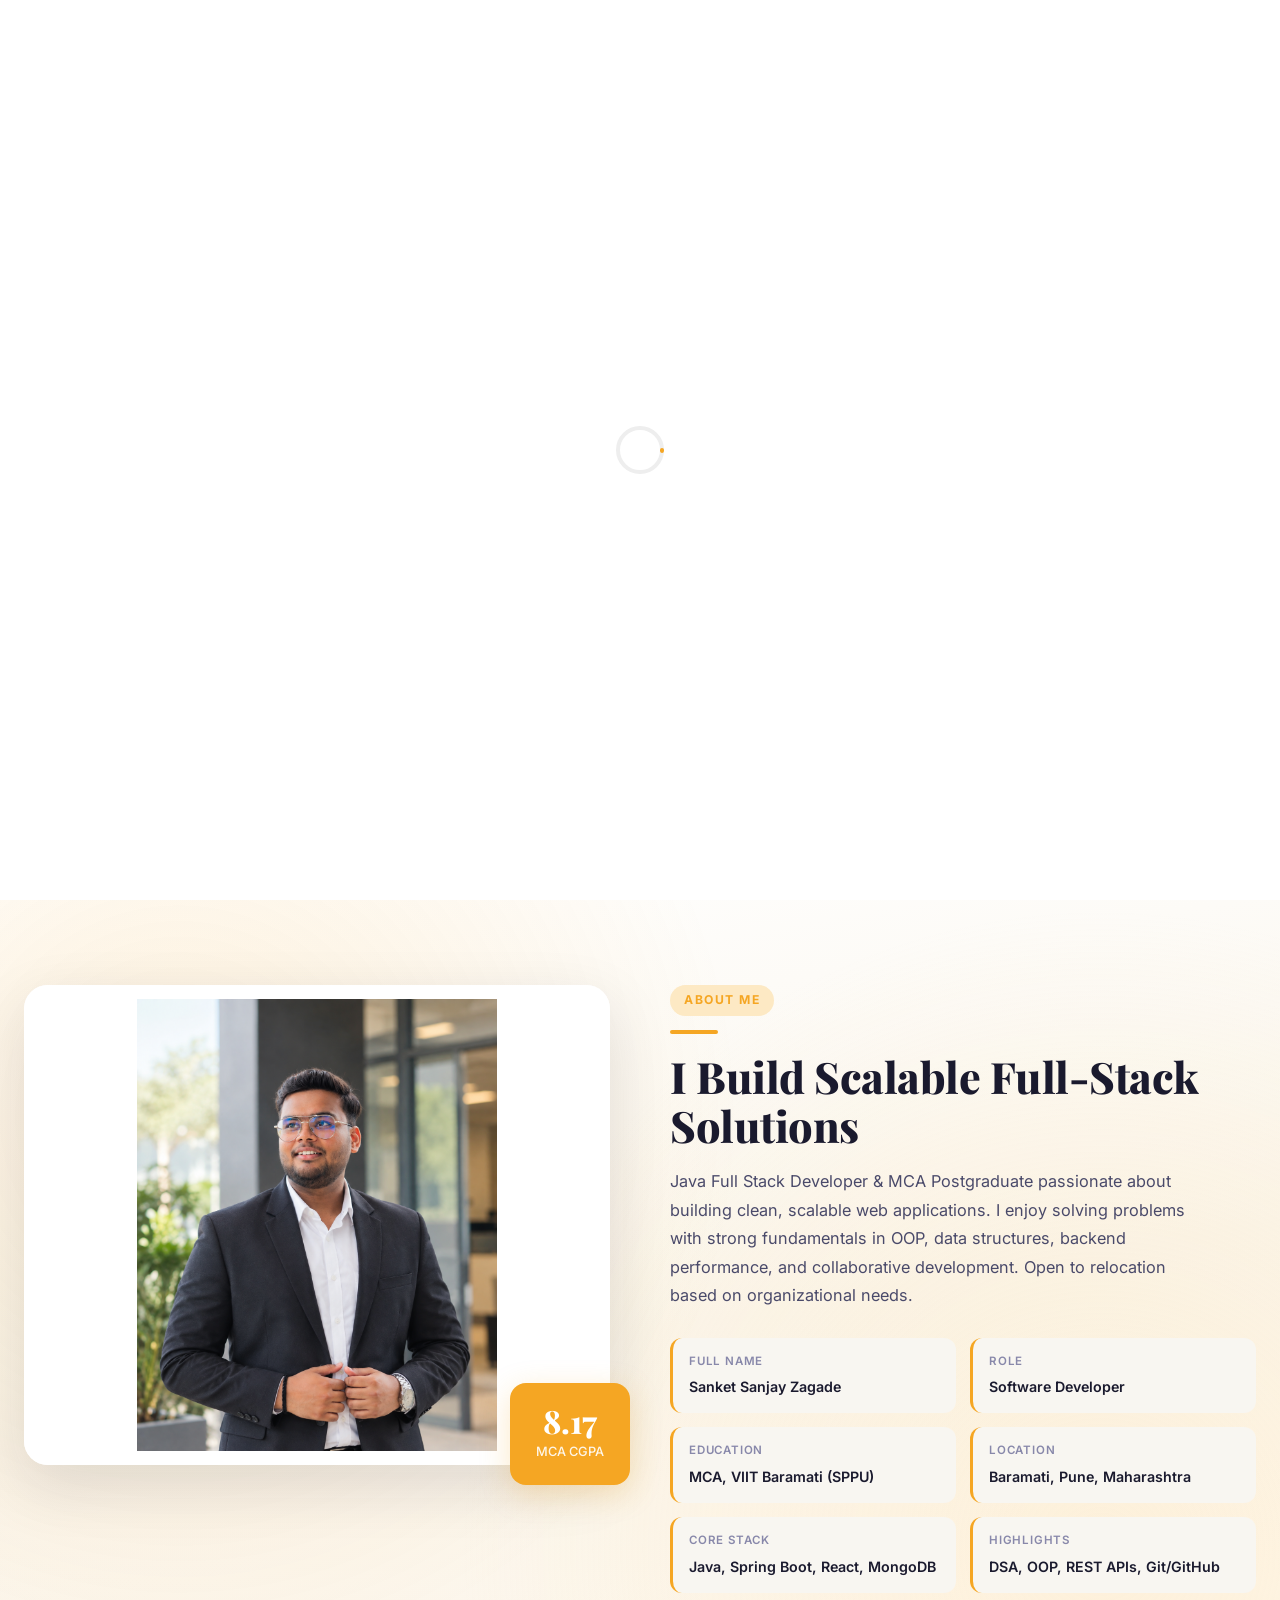
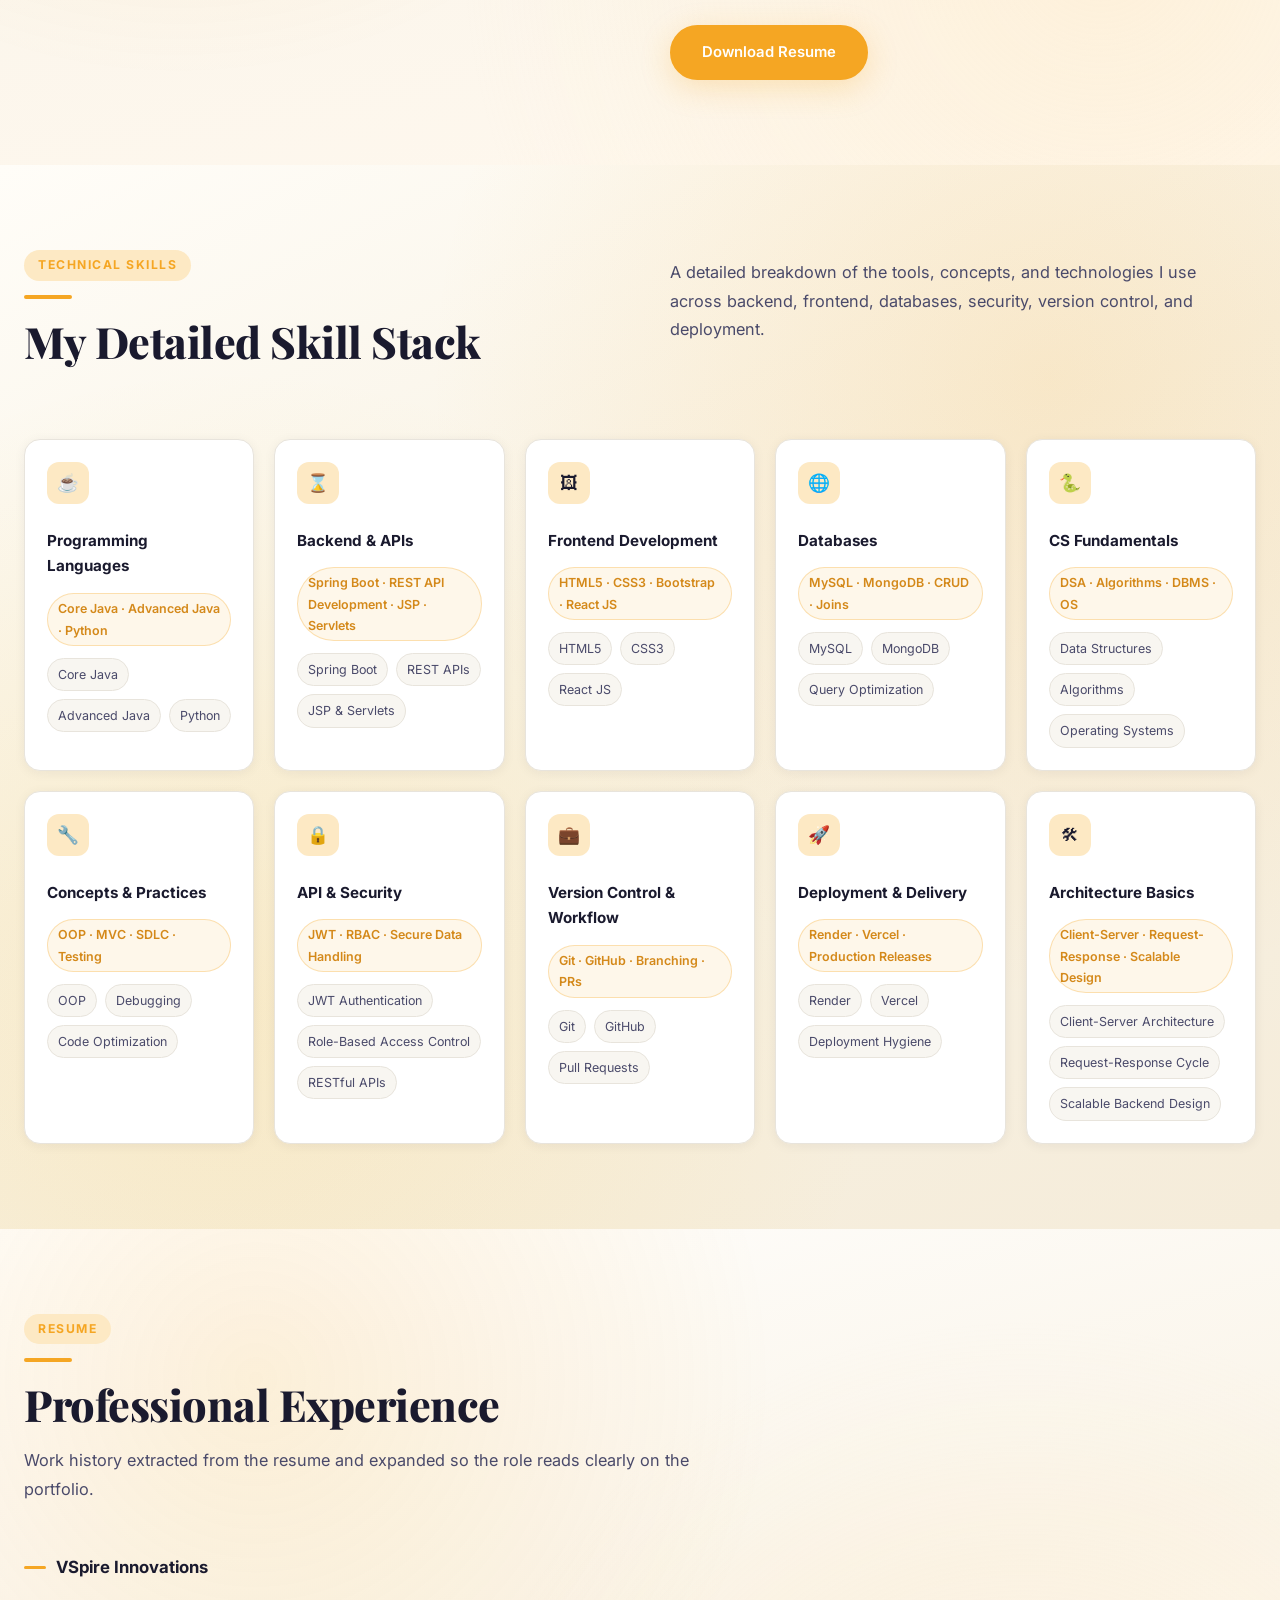
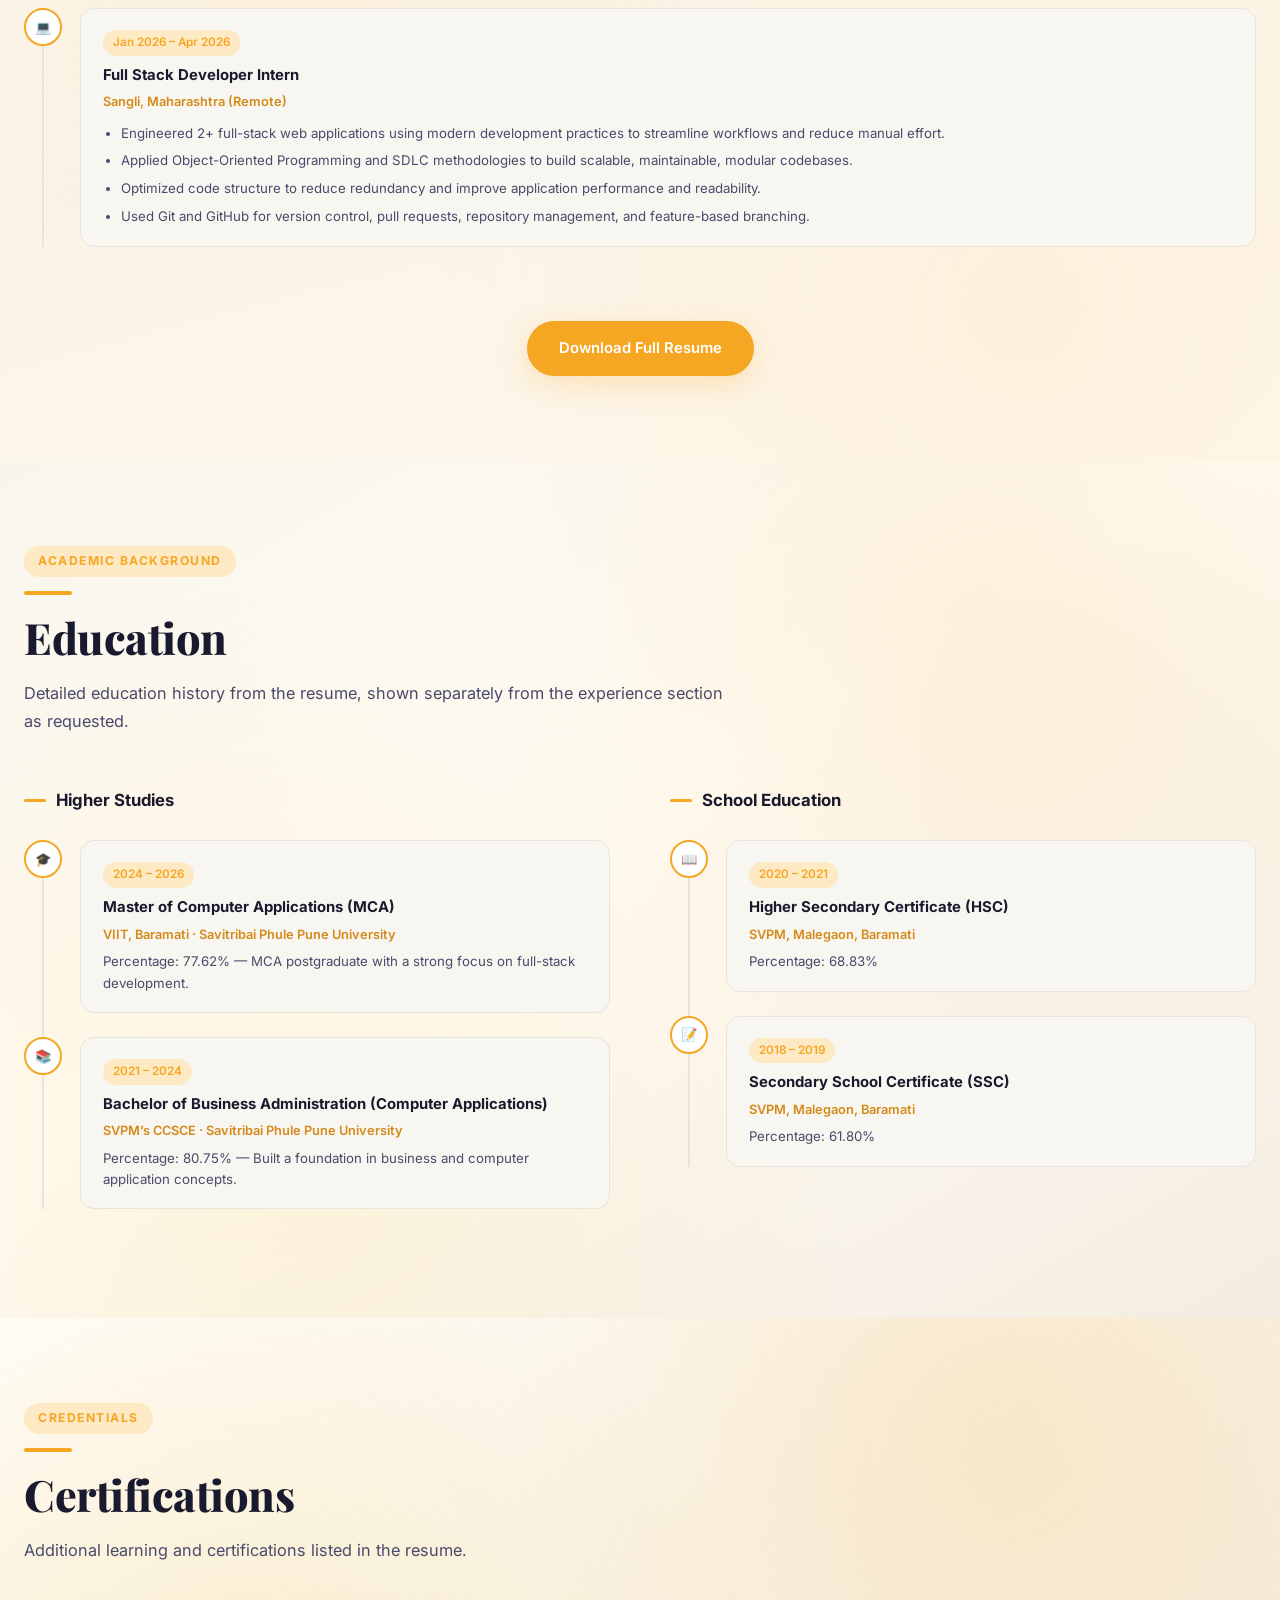
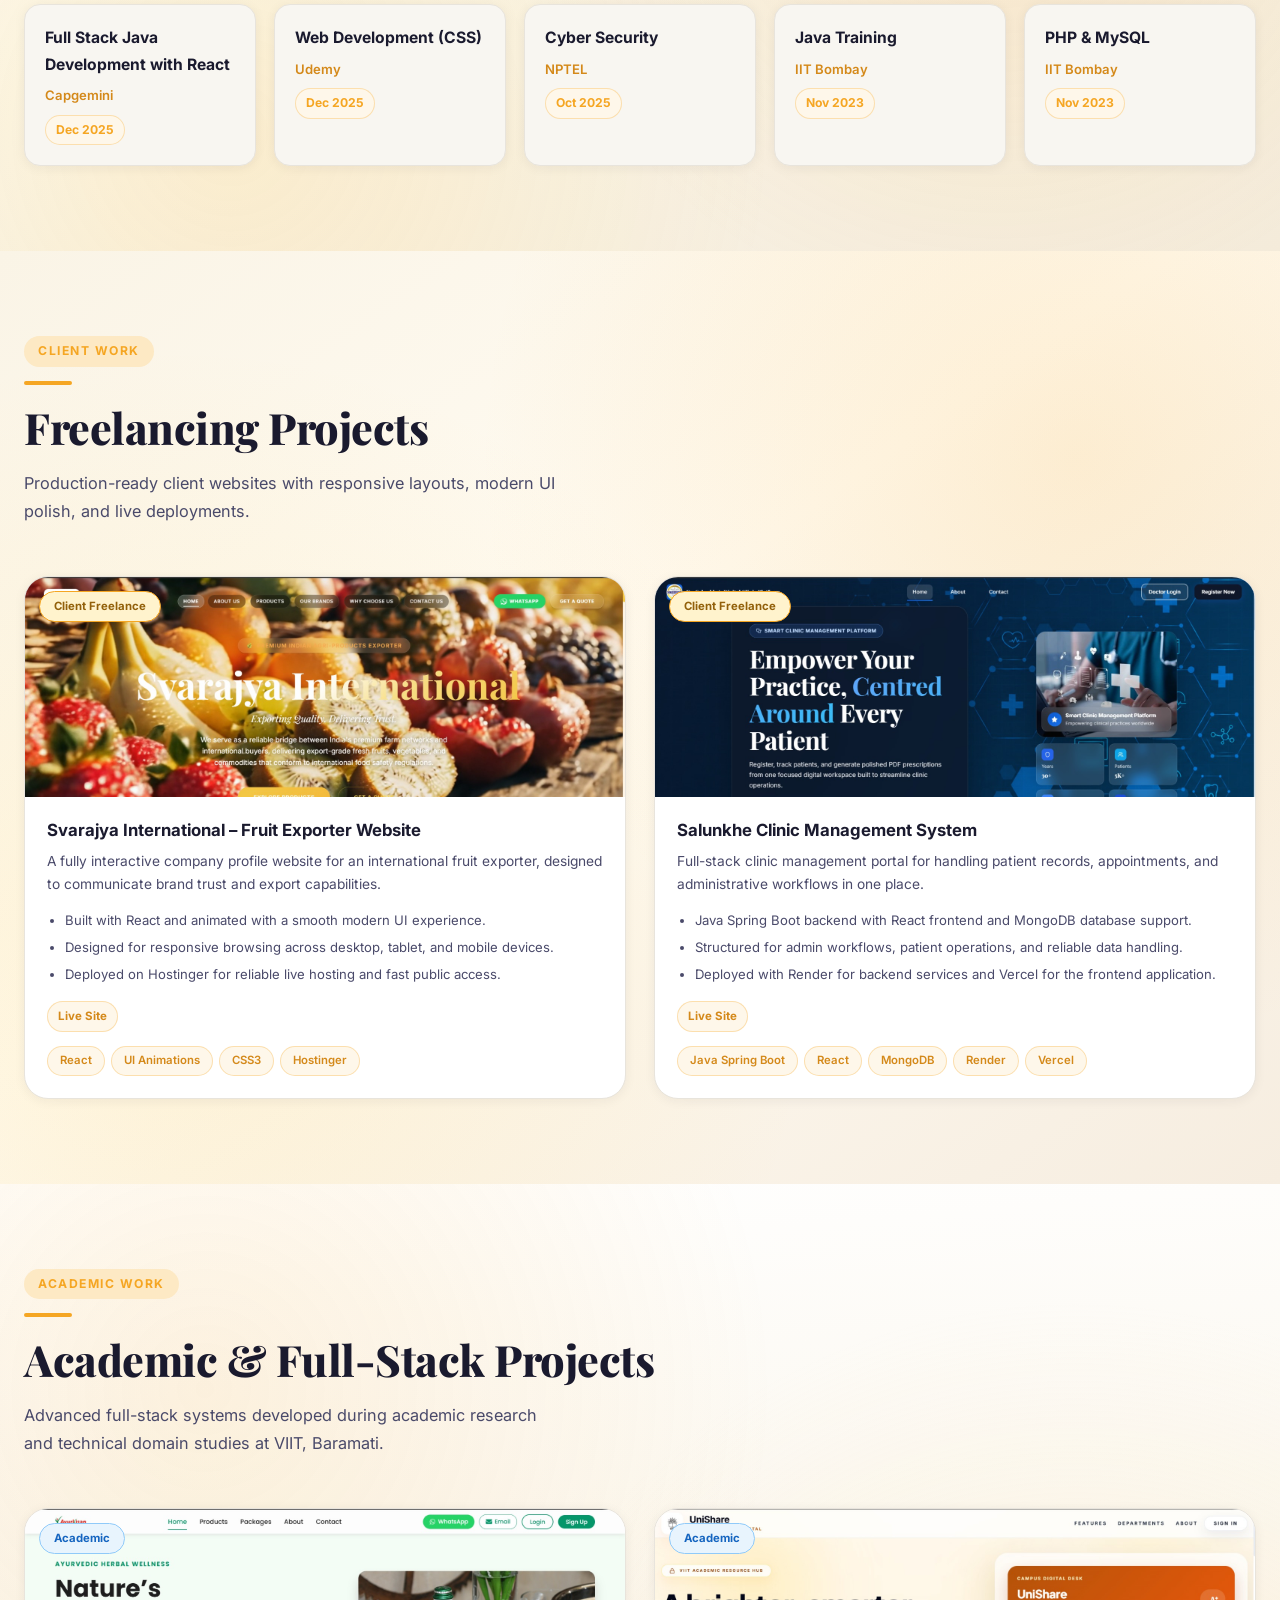
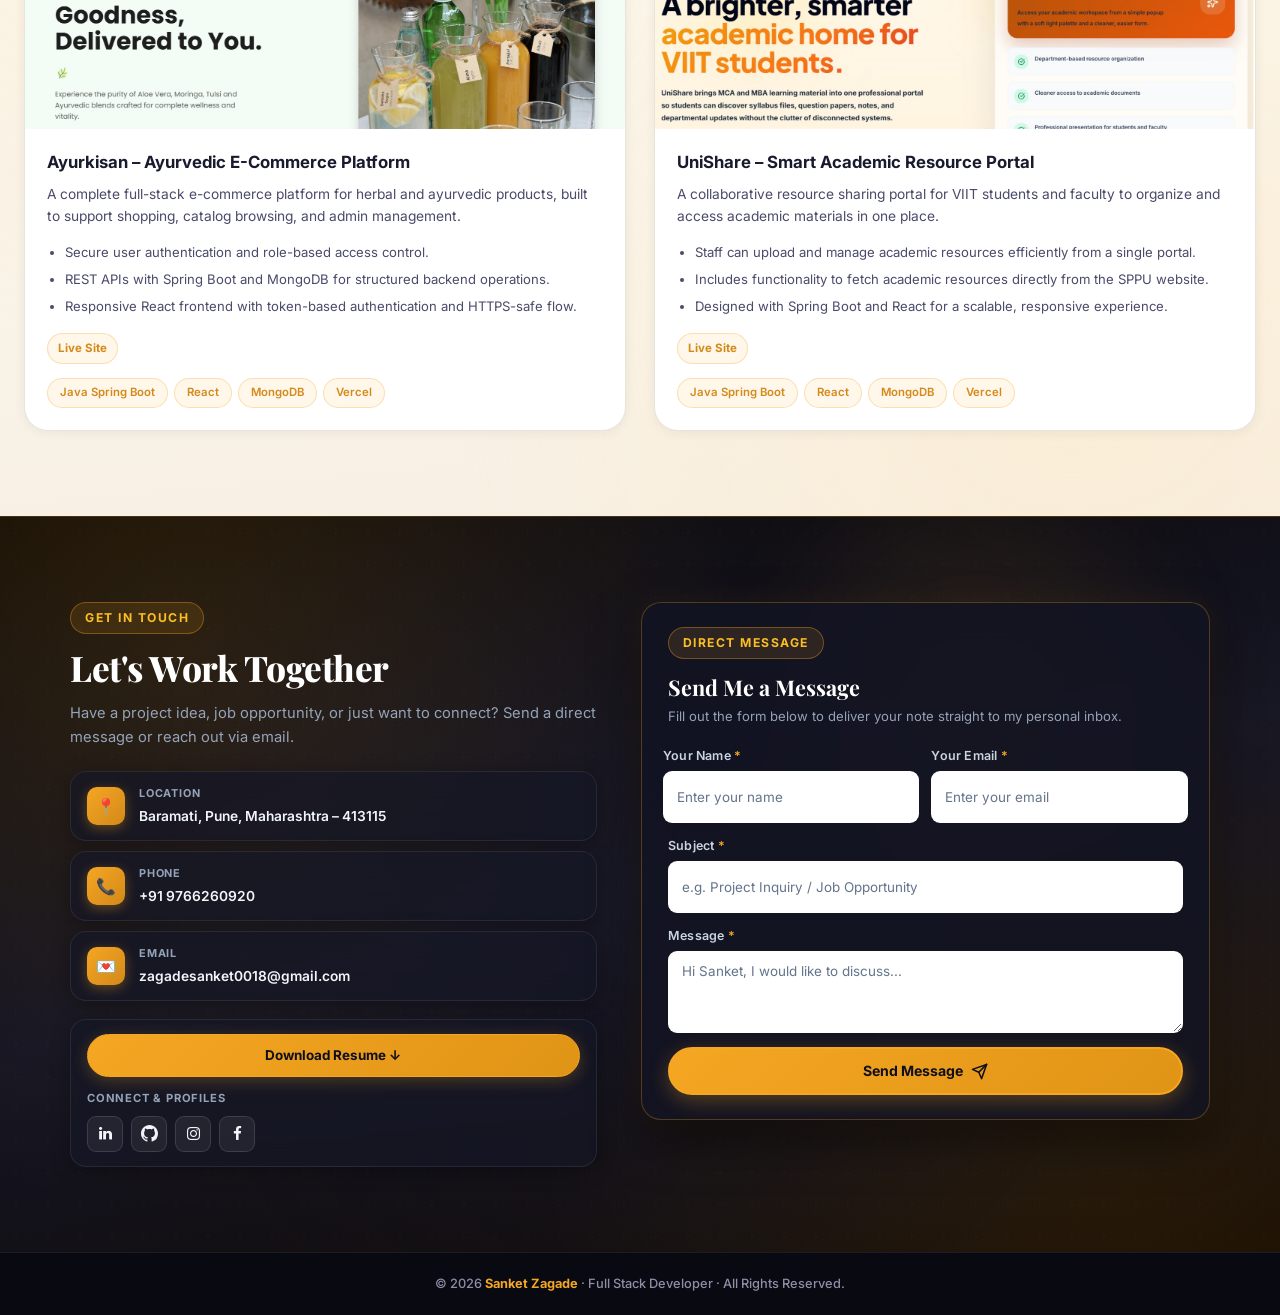
==== index.html @ 83e5e604 "CHANGE DONE" ====
<!DOCTYPE html>
<html lang="en">

<head>
	<title>Sanket Zagade | Full Stack Developer</title>
	<meta charset="utf-8">
	<meta name="viewport" content="width=device-width, initial-scale=1, shrink-to-fit=no">
	<meta name="description"
		content="Sanket Zagade - Full Stack Developer and MCA Postgraduate. Java, Spring Boot, React, MongoDB specialist based in Baramati, Pune.">
	<link rel="preconnect" href="https://fonts.googleapis.com">
	<link rel="preconnect" href="https://fonts.gstatic.com" crossorigin>
	<link
		href="https://fonts.googleapis.com/css2?family=Inter:wght@300;400;500;600;700;800;900&family=Playfair+Display:wght@700;800&display=swap"
		rel="stylesheet">
	<link rel="stylesheet" href="css/open-iconic-bootstrap.min.css">
	<link rel="stylesheet" href="css/animate.css">
	<link rel="stylesheet" href="css/owl.carousel.min.css">
	<link rel="stylesheet" href="css/owl.theme.default.min.css">
	<link rel="stylesheet" href="css/magnific-popup.css">
	<link rel="stylesheet" href="css/aos.css">
	<link rel="stylesheet" href="css/ionicons.min.css">
	<link rel="stylesheet" href="css/flaticon.css">
	<link rel="stylesheet" href="css/icomoon.css">
	<link rel="stylesheet" href="css/style.css">
	<style>
		/* ======= PROFESSIONAL LIGHT PORTFOLIO - GOLDEN YELLOW THEME ======= */
		:root {
			--primary: #F5A623;
			--primary-dark: #D4891A;
			--primary-light: #FDE9C4;
			--primary-ultra-light: #FEF7EA;
			--accent: #1A1A2E;
			--text-dark: #1A1A2E;
			--text-body: #4A4A6A;
			--text-muted: #8888AA;
			--bg-white: #FFFFFF;
			--bg-light: #F8F6F1;
			--bg-cream: #FEF7EA;
			--border: #E8E4DC;
			--border-yellow: rgba(245, 166, 35, 0.3);
			--shadow-sm: 0 2px 12px rgba(26, 26, 46, 0.06);
			--shadow-md: 0 8px 30px rgba(26, 26, 46, 0.1);
			--shadow-lg: 0 20px 60px rgba(26, 26, 46, 0.12);
			--shadow-yellow: 0 8px 30px rgba(245, 166, 35, 0.25);
			--radius: 16px;
			--radius-lg: 24px;
		}

		*,
		*::before,
		*::after {
			box-sizing: border-box;
		}

		html {
			scroll-behavior: smooth;
		}

		html,
		body {
			overflow-x: hidden;
			max-width: 100vw;
			width: 100%;
			margin: 0;
			padding: 0;
			background-color: var(--bg-white);
			color: var(--text-dark);
			font-family: 'Inter', sans-serif;
			font-weight: 400;
			line-height: 1.7;
		}

		::-webkit-scrollbar {
			width: 6px;
		}

		::-webkit-scrollbar-track {
			background: var(--bg-light);
		}

		::-webkit-scrollbar-thumb {
			background: var(--primary);
			border-radius: 3px;
		}

		/* === NAVBAR === */
		.site-navbar {
			position: fixed;
			top: 0;
			left: 0;
			right: 0;
			z-index: 1000;
			background: rgba(255, 255, 255, 0.97);
			backdrop-filter: blur(20px);
			-webkit-backdrop-filter: blur(20px);
			border-bottom: 1px solid var(--border);
			padding: 0 24px;
			height: 72px;
			display: flex;
			align-items: center;
			justify-content: space-between;
			transition: box-shadow 0.3s ease;
		}

		.site-navbar.scrolled {
			box-shadow: 0 4px 24px rgba(26, 26, 46, 0.1);
		}

		.nav-brand {
			font-family: 'Playfair Display', serif;
			font-size: 1.5rem;
			font-weight: 800;
			color: var(--accent);
			text-decoration: none;
			letter-spacing: -0.5px;
		}

		.nav-brand span {
			color: var(--primary);
		}

		.nav-links {
			display: flex;
			align-items: center;
			gap: 36px;
			list-style: none;
			margin: 0;
			padding: 0;
		}

		.nav-links a {
			font-size: 0.88rem;
			font-weight: 500;
			color: var(--text-body);
			text-decoration: none;
			position: relative;
			transition: color 0.25s ease;
		}

		.nav-links a::after {
			content: '';
			position: absolute;
			bottom: -3px;
			left: 0;
			width: 0;
			height: 2px;
			background: var(--primary);
			border-radius: 2px;
			transition: width 0.3s ease;
		}

		.nav-links a:hover {
			color: var(--primary);
		}

		.nav-links a:hover::after,
		.nav-links a.active::after {
			width: 100%;
		}

		.nav-links a.active {
			color: var(--primary);
			font-weight: 600;
		}

		.nav-cta {
			background: var(--primary) !important;
			color: #fff !important;
			padding: 9px 22px !important;
			border-radius: 100px !important;
			font-weight: 600 !important;
			box-shadow: var(--shadow-yellow) !important;
		}

		.nav-cta:hover {
			background: var(--primary-dark) !important;
			transform: translateY(-1px);
		}

		.nav-cta::after {
			display: none !important;
		}

		/* === BUTTONS === */
		.btn-solid {
			background: var(--primary);
			color: #fff;
			padding: 13px 30px;
			border-radius: 100px;
			font-weight: 600;
			font-size: 0.93rem;
			text-decoration: none;
			display: inline-flex;
			align-items: center;
			gap: 8px;
			transition: all 0.3s ease;
			box-shadow: var(--shadow-yellow);
			border: 2px solid var(--primary);
		}

		.btn-solid:hover {
			background: var(--primary-dark);
			border-color: var(--primary-dark);
			color: #fff;
			transform: translateY(-2px);
			box-shadow: 0 12px 35px rgba(245, 166, 35, 0.4);
		}

		.btn-outline {
			background: transparent;
			color: var(--accent);
			padding: 13px 30px;
			border-radius: 100px;
			font-weight: 600;
			font-size: 0.93rem;
			text-decoration: none;
			display: inline-flex;
			align-items: center;
			gap: 8px;
			transition: all 0.3s ease;
			border: 2px solid var(--border);
		}

		.btn-outline:hover {
			border-color: var(--primary);
			color: var(--primary);
			background: var(--primary-ultra-light);
			transform: translateY(-2px);
		}

		/* === SECTION UTILITIES === */
		.section-tag {
			display: inline-block;
			font-size: 0.76rem;
			font-weight: 700;
			letter-spacing: 1.5px;
			text-transform: uppercase;
			color: var(--primary);
			background: var(--primary-light);
			padding: 5px 14px;
			border-radius: 100px;
			margin-bottom: 14px;
		}

		.section-title {
			font-family: 'Playfair Display', serif;
			font-size: clamp(1.9rem, 4vw, 2.7rem);
			font-weight: 800;
			color: var(--text-dark);
			line-height: 1.15;
			letter-spacing: -0.5px;
			margin-bottom: 16px;
		}

		.section-sub {
			font-size: 1.02rem;
			color: var(--text-body);
			line-height: 1.75;
			max-width: 540px;
		}

		.section-divider {
			width: 48px;
			height: 4px;
			background: var(--primary);
			border-radius: 4px;
			margin-bottom: 18px;
		}

		/* === HERO === */
		.hero-section {
			min-height: 100vh;
			background:
				radial-gradient(circle at 85% 18%, rgba(245, 166, 35, 0.20) 0%, transparent 45%),
				radial-gradient(circle at 12% 82%, rgba(251, 191, 36, 0.16) 0%, transparent 48%),
				radial-gradient(circle at 50% 50%, rgba(255, 252, 245, 0.85) 0%, transparent 75%),
				linear-gradient(140deg, #FFFDF9 0%, #FFF4DE 40%, #FAF3E5 100%);
			display: flex;
			align-items: center;
			position: relative;
			overflow: hidden;
			padding: 100px 24px 60px;
		}

		.hero-section::before {
			content: '';
			position: absolute;
			top: -80px;
			right: -80px;
			width: 500px;
			height: 500px;
			background: radial-gradient(circle, rgba(245, 166, 35, 0.16) 0%, transparent 70%);
			border-radius: 50%;
			pointer-events: none;
		}

		.hero-section::after {
			content: '';
			position: absolute;
			bottom: -60px;
			left: -60px;
			width: 350px;
			height: 350px;
			background: radial-gradient(circle, rgba(245, 166, 35, 0.09) 0%, transparent 70%);
			border-radius: 50%;
			pointer-events: none;
		}

		.hero-inner {
			max-width: 1260px;
			width: 100%;
			margin: 0 auto;
			display: grid;
			grid-template-columns: minmax(0, 1.12fr) minmax(0, 460px);
			gap: clamp(24px, 4vw, 56px);
			align-items: center;
			box-sizing: border-box;
		}

		.hero-badge {
			display: inline-flex;
			align-items: center;
			gap: 8px;
			background: var(--primary-light);
			color: var(--primary-dark);
			font-size: 0.8rem;
			font-weight: 600;
			padding: 6px 16px;
			border-radius: 100px;
			border: 1px solid var(--border-yellow);
			margin-bottom: 22px;
			letter-spacing: 0.3px;
		}

		.hero-badge::before {
			content: '';
			width: 8px;
			height: 8px;
			background: var(--primary);
			border-radius: 50%;
			animation: dot-pulse 2s ease-in-out infinite;
		}

		@keyframes dot-pulse {

			0%,
			100% {
				transform: scale(1);
				opacity: 1;
			}

			50% {
				transform: scale(1.5);
				opacity: 0.6;
			}
		}

		.hero-title {
			font-family: 'Playfair Display', serif;
			font-size: clamp(2.5rem, 5vw, 3.9rem);
			font-weight: 800;
			line-height: 1.1;
			color: var(--text-dark);
			margin-bottom: 18px;
			letter-spacing: -1px;
			white-space: normal;
		}

		.hero-title em,
		.hero-title span {
			font-style: normal;
			color: var(--primary);
			position: relative;
		}

		.hero-title em::after,
		.hero-title span::after {
			content: '';
			position: absolute;
			bottom: 2px;
			left: 0;
			width: 100%;
			height: 6px;
			background: var(--primary-light);
			z-index: -1;
			border-radius: 3px;
		}

		.hero-role {
			font-size: 1.1rem;
			font-weight: 600;
			color: var(--text-body);
			margin-bottom: 18px;
			display: flex;
			align-items: center;
			gap: 10px;
			flex-wrap: wrap;
		}

		.hero-role .sep {
			color: var(--primary);
			font-size: 1.3rem;
			line-height: 1;
		}

		.hero-desc {
			font-size: 1rem;
			color: var(--text-body);
			line-height: 1.8;
			margin-bottom: 32px;
			max-width: 500px;
		}

		.hero-btns {
			display: flex;
			gap: 16px;
			flex-wrap: wrap;
			margin-bottom: 44px;
		}

		.hero-stats {
			display: flex;
			gap: 36px;
			flex-wrap: wrap;
		}

		.hero-stat-num {
			font-family: 'Playfair Display', serif;
			font-size: 1.9rem;
			font-weight: 800;
			color: var(--primary);
			line-height: 1;
		}

		.hero-stat-label {
			font-size: 0.78rem;
			color: var(--text-muted);
			font-weight: 500;
			margin-top: 4px;
		}

		/* === MODERN HERO IMAGE SECTION === */
		.hero-img-wrap {
			position: relative;
			display: flex;
			flex-direction: column;
			align-items: center;
			justify-content: center;
			width: 100%;
			max-width: 440px;
			margin: 0 auto;
			padding: 10px 0 0;
			box-sizing: border-box;
		}

		/* Multi-layer Ambient Glows */
		.hero-ambient-glow {
			position: absolute;
			border-radius: 50%;
			filter: blur(55px);
			pointer-events: none;
			z-index: 0;
		}

		.hero-ambient-glow.glow-1 {
			width: 290px;
			height: 290px;
			top: 2%;
			right: 2%;
			background: radial-gradient(circle, rgba(245, 166, 35, 0.38) 0%, rgba(245, 166, 35, 0.08) 65%, transparent 100%);
			animation: glow-pulse-1 6s ease-in-out infinite alternate;
		}

		.hero-ambient-glow.glow-2 {
			width: 270px;
			height: 270px;
			bottom: 5%;
			left: 2%;
			background: radial-gradient(circle, rgba(251, 191, 36, 0.32) 0%, rgba(254, 233, 196, 0.1) 70%, transparent 100%);
			animation: glow-pulse-2 7s ease-in-out infinite alternate;
		}

		@keyframes glow-pulse-1 {
			0% {
				transform: scale(1) translate(0, 0);
				opacity: 0.65;
			}

			100% {
				transform: scale(1.15) translate(-10px, 12px);
				opacity: 0.9;
			}
		}

		@keyframes glow-pulse-2 {
			0% {
				transform: scale(1) translate(0, 0);
				opacity: 0.6;
			}

			100% {
				transform: scale(1.18) translate(12px, -10px);
				opacity: 0.85;
			}
		}

		/* High-tech Orbit Ring with Glowing Satellite */
		.hero-orbit-ring {
			position: absolute;
			width: 375px;
			height: 375px;
			max-width: 96%;
			max-height: 96%;
			border: 1.5px dashed rgba(245, 166, 35, 0.3);
			border-radius: 50%;
			z-index: 0;
			pointer-events: none;
			animation: rotate-orbit 38s linear infinite;
		}

		.orbit-satellite {
			position: absolute;
			top: -5px;
			left: 50%;
			width: 10px;
			height: 10px;
			margin-left: -5px;
			background: var(--primary);
			border-radius: 50%;
			box-shadow: 0 0 14px var(--primary);
		}

		@keyframes rotate-orbit {
			from {
				transform: rotate(0deg);
			}

			to {
				transform: rotate(360deg);
			}
		}

		/* Decorative Corner Dots Matrix */
		.hero-decor-dots {
			position: absolute;
			bottom: 8px;
			right: 8px;
			width: 90px;
			height: 90px;
			background-image: radial-gradient(rgba(245, 166, 35, 0.5) 1.5px, transparent 1.5px);
			background-size: 14px 14px;
			opacity: 0.55;
			z-index: 0;
			pointer-events: none;
		}

		/* Main Frame Card */
		.hero-card-frame {
			position: relative;
			z-index: 1;
			border-radius: 34px 34px 42px 42px;
			padding: 6px;
			background: linear-gradient(145deg, rgba(255, 255, 255, 0.95), rgba(245, 166, 35, 0.42) 48%, rgba(255, 255, 255, 0.85) 100%);
			box-shadow:
				0 20px 45px -10px rgba(245, 166, 35, 0.25),
				0 12px 28px -6px rgba(26, 26, 46, 0.08),
				inset 0 1px 2px rgba(255, 255, 255, 0.9);
			transition: transform 0.4s cubic-bezier(0.16, 1, 0.3, 1), box-shadow 0.4s ease;
		}

		.hero-card-frame:hover {
			transform: translateY(-4px);
			box-shadow:
				0 30px 60px -10px rgba(245, 166, 35, 0.34),
				0 15px 32px -6px rgba(26, 26, 46, 0.12),
				inset 0 1px 2px rgba(255, 255, 255, 1);
		}

		.hero-card-inner {
			position: relative;
			width: 310px;
			height: 385px;
			max-width: 100%;
			border-radius: 28px 28px 36px 36px;
			overflow: hidden;
			background: #ffffff;
		}

		.hero-card-img {
			width: 100%;
			height: 100%;
			object-fit: cover;
			object-position: center 10%;
			display: block;
			transition: transform 0.6s cubic-bezier(0.16, 1, 0.3, 1);
		}

		.hero-card-frame:hover .hero-card-img {
			transform: scale(1.04);
		}

		/* === 3 INFO BOXES IN SINGLE ROW UNDER IMAGE === */
		.hero-info-row {
			display: grid;
			grid-template-columns: repeat(3, minmax(0, 1fr));
			gap: 8px;
			width: 100%;
			max-width: 440px;
			margin-top: 16px;
			z-index: 2;
			position: relative;
			box-sizing: border-box;
		}

		.hero-info-box {
			background: rgba(255, 255, 255, 0.96);
			backdrop-filter: blur(16px);
			-webkit-backdrop-filter: blur(16px);
			border: 1px solid rgba(255, 255, 255, 0.95);
			border-radius: 14px;
			padding: 8px 8px;
			display: flex;
			align-items: center;
			gap: 7px;
			box-shadow: 0 8px 20px rgba(26, 26, 46, 0.05), 0 2px 6px rgba(245, 166, 35, 0.07);
			transition: transform 0.3s cubic-bezier(0.16, 1, 0.3, 1), box-shadow 0.3s ease, border-color 0.3s ease;
			cursor: default;
			user-select: none;
			min-width: 0;
		}

		.hero-info-box:hover {
			transform: translateY(-3px);
			background: #ffffff;
			border-color: rgba(245, 166, 35, 0.45);
			box-shadow: 0 14px 28px rgba(245, 166, 35, 0.2), 0 4px 10px rgba(26, 26, 46, 0.08);
		}

		.info-box-icon {
			width: 30px;
			height: 30px;
			border-radius: 9px;
			display: flex;
			align-items: center;
			justify-content: center;
			flex-shrink: 0;
			box-shadow: 0 3px 8px rgba(0, 0, 0, 0.06);
		}

		.info-box-icon.icon-amber {
			background: linear-gradient(135deg, #F5A623 0%, #D4891A 100%);
			color: #ffffff;
		}

		.info-box-icon.icon-dark {
			background: linear-gradient(135deg, #1A1A2E 0%, #2E2E48 100%);
			color: #F5A623;
		}

		.info-box-icon.icon-accent {
			background: linear-gradient(135deg, #FEF7EA 0%, #FDE9C4 100%);
			color: var(--primary-dark);
			border: 1px solid rgba(245, 166, 35, 0.3);
		}

		.info-box-text {
			display: flex;
			flex-direction: column;
			gap: 1px;
			text-align: left;
			min-width: 0;
			overflow: hidden;
		}

		.info-box-title {
			font-size: 0.72rem;
			font-weight: 800;
			color: var(--text-dark);
			display: flex;
			align-items: center;
			gap: 4px;
			line-height: 1.2;
			white-space: nowrap;
			overflow: hidden;
			text-overflow: ellipsis;
		}

		.info-box-sub {
			font-size: 0.62rem;
			font-weight: 500;
			color: var(--text-muted);
			line-height: 1.2;
			white-space: nowrap;
			overflow: hidden;
			text-overflow: ellipsis;
		}

		.info-dot-live {
			width: 6px;
			height: 6px;
			background: #10B981;
			border-radius: 50%;
			box-shadow: 0 0 6px #10B981;
			flex-shrink: 0;
		}

		/* === ABOUT === */
		.about-section {
			padding: 85px 24px;
			background:
				radial-gradient(circle at 14% 25%, rgba(245, 166, 35, 0.14) 0%, transparent 44%),
				radial-gradient(circle at 86% 75%, rgba(254, 233, 196, 0.45) 0%, transparent 50%),
				linear-gradient(170deg, #FFFFFF 0%, #FAF5EB 50%, #FFF8EE 100%);
			position: relative;
			overflow: hidden;
		}

		.about-inner {
			max-width: 1260px;
			width: 100%;
			box-sizing: border-box;
			margin: 0 auto;
			display: grid;
			grid-template-columns: 1fr 1fr;
			gap: 60px;
			align-items: start;
		}

		.about-img-wrap {
			position: relative;
		}

		.about-img-box {
			width: 100%;
			aspect-ratio: 3/4;
			max-height: 480px;
			border-radius: var(--radius-lg);
			overflow: hidden;
			box-shadow: var(--shadow-lg);
			background: #fff;
			display: flex;
			align-items: center;
			justify-content: center;
		}

		.about-img-box img {
			width: 100%;
			height: 100%;
			object-fit: contain;
			object-position: center center;
			transition: transform 0.6s ease;
			padding: 14px;
			background: #fff;
		}

		.about-img-box:hover img {
			transform: scale(1.04);
		}

		.about-img-card {
			position: absolute;
			bottom: -20px;
			right: -20px;
			background: var(--primary);
			color: #fff;
			padding: 22px 26px;
			border-radius: var(--radius);
			box-shadow: var(--shadow-yellow);
			text-align: center;
		}

		.about-img-card .num {
			font-family: 'Playfair Display', serif;
			font-size: 2rem;
			font-weight: 800;
			line-height: 1;
		}

		.about-img-card .lbl {
			font-size: 0.8rem;
			font-weight: 500;
			opacity: 0.9;
			margin-top: 4px;
		}

		.about-info-grid {
			display: grid;
			grid-template-columns: 1fr 1fr;
			gap: 14px;
			margin-top: 28px;
			margin-bottom: 32px;
		}

		.about-info-item {
			background: var(--bg-light);
			border-radius: 12px;
			padding: 14px 16px;
			border-left: 3px solid var(--primary);
		}

		.about-info-item .lbl {
			font-size: 0.72rem;
			font-weight: 600;
			color: var(--text-muted);
			letter-spacing: 0.8px;
			text-transform: uppercase;
			margin-bottom: 4px;
		}

		.about-info-item .val {
			font-size: 0.89rem;
			font-weight: 600;
			color: var(--text-dark);
		}

		/* === SKILLS === */
		.skills-section {
			padding: 85px 24px;
			background:
				radial-gradient(circle at 82% 20%, rgba(245, 166, 35, 0.15) 0%, transparent 46%),
				radial-gradient(circle at 18% 80%, rgba(251, 191, 36, 0.14) 0%, transparent 48%),
				linear-gradient(155deg, #FFFDF8 0%, #F8F2E4 45%, #F5ECDA 100%);
			position: relative;
			overflow: hidden;
		}

		.skills-inner {
			max-width: 1260px;
			width: 100%;
			box-sizing: border-box;
			margin: 0 auto;
		}

		.skills-header {
			display: grid;
			grid-template-columns: 1fr 1fr;
			gap: 60px;
			align-items: start;
			margin-bottom: 56px;
		}

		.skills-grid {
			display: grid;
			grid-template-columns: repeat(5, minmax(0, 1fr));
			gap: 20px;
		}

		.skill-card {
			background: var(--bg-white);
			border-radius: var(--radius);
			padding: 22px;
			border: 1px solid var(--border);
			transition: all 0.3s ease;
			box-shadow: var(--shadow-sm);
			display: flex;
			flex-direction: column;
			gap: 12px;
		}

		.skill-card:hover {
			border-color: var(--primary);
			box-shadow: var(--shadow-yellow);
			transform: translateY(-4px);
		}

		.skill-icon {
			width: 42px;
			height: 42px;
			background: var(--primary-light);
			border-radius: 12px;
			display: flex;
			align-items: center;
			justify-content: center;
			font-size: 1.1rem;
			margin-bottom: 12px;
		}

		.skill-name {
			font-size: 0.95rem;
			font-weight: 700;
			color: var(--text-dark);
			margin-bottom: 2px;
		}

		.skill-meta {
			font-size: 0.78rem;
			font-weight: 600;
			color: var(--primary-dark);
			background: var(--primary-ultra-light);
			display: inline-flex;
			width: fit-content;
			padding: 4px 10px;
			border-radius: 100px;
			border: 1px solid var(--border-yellow);
		}

		.skill-list {
			list-style: none;
			padding: 0;
			margin: 0;
			display: flex;
			flex-wrap: wrap;
			gap: 8px;
		}

		.skill-list li {
			font-size: 0.78rem;
			color: var(--text-body);
			background: var(--bg-light);
			border: 1px solid var(--border);
			border-radius: 100px;
			padding: 5px 10px;
		}

		.skill-bar-wrap {
			background: var(--bg-light);
			border-radius: 100px;
			height: 6px;
			overflow: hidden;
		}

		.skill-bar {
			height: 100%;
			background: linear-gradient(90deg, var(--primary), var(--primary-dark));
			border-radius: 100px;
		}

		.skill-pct {
			font-size: 0.76rem;
			font-weight: 700;
			color: var(--primary-dark);
			float: right;
			margin-bottom: 6px;
		}

		/* === EXPERIENCE TIMELINE === */
		.resume-section {
			padding: 85px 24px;
			background:
				radial-gradient(circle at 20% 18%, rgba(245, 166, 35, 0.14) 0%, transparent 42%),
				radial-gradient(circle at 80% 82%, rgba(254, 235, 204, 0.45) 0%, transparent 48%),
				linear-gradient(165deg, #FFFFFF 0%, #FAF4E8 50%, #FFF8ED 100%);
			position: relative;
			overflow: hidden;
		}

		.resume-section.bg-light-alt {
			background:
				radial-gradient(circle at 78% 22%, rgba(245, 166, 35, 0.14) 0%, transparent 44%),
				radial-gradient(circle at 22% 80%, rgba(251, 191, 36, 0.12) 0%, transparent 48%),
				linear-gradient(150deg, #F9F5EC 0%, #FFFDF8 45%, #F4ECE0 100%);
		}

		.resume-inner {
			max-width: 1260px;
			width: 100%;
			box-sizing: border-box;
			margin: 0 auto;
		}

		.resume-cols {
			display: grid;
			grid-template-columns: 1fr 1fr;
			gap: 60px;
			margin-top: 50px;
		}

		.resume-section .section-sub {
			max-width: 720px;
		}

		.resume-col-title {
			font-size: 1.05rem;
			font-weight: 700;
			color: var(--text-dark);
			margin-bottom: 26px;
			display: flex;
			align-items: center;
			gap: 10px;
		}

		.resume-col-title::before {
			content: '';
			width: 22px;
			height: 3px;
			background: var(--primary);
			border-radius: 2px;
		}

		.timeline {
			position: relative;
		}

		.timeline::before {
			content: '';
			position: absolute;
			left: 18px;
			top: 8px;
			bottom: 0;
			width: 2px;
			background: var(--border);
		}

		.tl-item {
			display: flex;
			gap: 18px;
			margin-bottom: 24px;
			position: relative;
		}

		.tl-dot {
			width: 38px;
			height: 38px;
			background: var(--bg-white);
			border: 2px solid var(--primary);
			border-radius: 50%;
			display: flex;
			align-items: center;
			justify-content: center;
			font-size: 0.82rem;
			flex-shrink: 0;
			position: relative;
			z-index: 1;
			transition: all 0.3s ease;
		}

		.tl-item:hover .tl-dot {
			background: var(--primary);
			color: #fff;
		}

		.tl-body {
			background: var(--bg-light);
			border-radius: 14px;
			padding: 18px 22px;
			flex: 1;
			border: 1px solid var(--border);
			transition: all 0.3s ease;
		}

		.tl-item:hover .tl-body {
			border-color: var(--border-yellow);
			box-shadow: var(--shadow-yellow);
		}

		.tl-date {
			font-size: 0.73rem;
			font-weight: 600;
			color: var(--primary);
			background: var(--primary-light);
			display: inline-block;
			padding: 3px 10px;
			border-radius: 100px;
			margin-bottom: 7px;
		}

		.tl-title {
			font-size: 0.93rem;
			font-weight: 700;
			color: var(--text-dark);
			margin-bottom: 3px;
		}

		.tl-org {
			font-size: 0.8rem;
			color: var(--primary-dark);
			font-weight: 600;
			margin-bottom: 6px;
		}

		.tl-desc {
			font-size: 0.83rem;
			color: var(--text-body);
			line-height: 1.6;
			margin: 0;
		}

		.tl-points {
			margin: 10px 0 0;
			padding-left: 18px;
			color: var(--text-body);
			font-size: 0.83rem;
			line-height: 1.65;
		}

		.tl-points li+li {
			margin-top: 6px;
		}

		.download-btn-wrap {
			text-align: center;
			margin-top: 50px;
		}

		/* === PROJECTS === */
		.projects-section {
			padding: 85px 24px;
			background:
				radial-gradient(circle at 84% 22%, rgba(245, 166, 35, 0.16) 0%, transparent 46%),
				radial-gradient(circle at 14% 78%, rgba(251, 191, 36, 0.14) 0%, transparent 48%),
				linear-gradient(145deg, #FAF4E6 0%, #FFFBF2 45%, #F6EDE0 100%);
			position: relative;
			overflow: hidden;
		}

		.projects-section.bg-light-alt {
			background:
				radial-gradient(circle at 84% 22%, rgba(245, 166, 35, 0.15) 0%, transparent 46%),
				radial-gradient(circle at 14% 78%, rgba(251, 191, 36, 0.13) 0%, transparent 48%),
				linear-gradient(145deg, #FAF4E6 0%, #FFFBF2 45%, #F6EDE0 100%);
		}

		.projects-section.bg-white-alt {
			background:
				radial-gradient(circle at 16% 22%, rgba(245, 166, 35, 0.12) 0%, transparent 44%),
				radial-gradient(circle at 84% 80%, rgba(254, 233, 196, 0.42) 0%, transparent 48%),
				linear-gradient(175deg, #FFFFFF 0%, #FAF5EA 55%, #F7EFE2 100%);
		}

		.projects-inner {
			max-width: 1260px;
			width: 100%;
			box-sizing: border-box;
			margin: 0 auto;
		}

		.projects-grid {
			display: grid;
			grid-template-columns: repeat(2, 1fr);
			gap: 28px;
			margin-top: 50px;
		}

		.proj-card {
			background: var(--bg-white);
			border-radius: var(--radius-lg);
			overflow: hidden;
			border: 1px solid var(--border);
			box-shadow: var(--shadow-sm);
			transition: all 0.4s cubic-bezier(0.175, 0.885, 0.32, 1.275);
			display: flex;
			flex-direction: column;
		}

		.proj-card:hover {
			transform: translateY(-8px);
			box-shadow: var(--shadow-lg);
			border-color: var(--border-yellow);
		}

		.proj-img {
			position: relative;
			height: 220px;
			overflow: hidden;
		}

		.proj-img img {
			width: 100%;
			height: 100%;
			object-fit: cover;
			object-position: top center;
			transition: transform 0.6s cubic-bezier(0.25, 1, 0.5, 1);
		}

		.proj-card:hover .proj-img img {
			transform: scale(1.07);
		}

		.proj-type-badge {
			position: absolute;
			top: 14px;
			left: 14px;
			font-size: 0.71rem;
			font-weight: 700;
			padding: 5px 14px;
			border-radius: 100px;
			z-index: 2;
		}

		.badge-freelance {
			background: #fff3cd;
			color: #92600A;
			border: 1px solid #F5A623;
		}

		.badge-academic {
			background: #e8f4fd;
			color: #1565c0;
			border: 1px solid #90caf9;
		}

		.proj-overlay {
			position: absolute;
			inset: 0;
			background: linear-gradient(180deg, transparent 50%, rgba(26, 26, 46, 0.86) 100%);
			opacity: 0;
			transition: opacity 0.4s ease;
			display: flex;
			align-items: flex-end;
			justify-content: center;
			padding-bottom: 18px;
		}

		.proj-card:hover .proj-overlay {
			opacity: 1;
		}

		.proj-visit-btn {
			background: var(--primary);
			color: #fff;
			text-decoration: none;
			padding: 8px 20px;
			border-radius: 100px;
			font-size: 0.8rem;
			font-weight: 600;
			display: inline-flex;
			align-items: center;
			gap: 6px;
			transform: translateY(10px);
			opacity: 0;
			transition: all 0.3s ease 0.1s;
		}

		.proj-card:hover .proj-visit-btn {
			transform: translateY(0);
			opacity: 1;
		}

		.proj-visit-btn:hover {
			background: var(--primary-dark);
			color: #fff;
		}

		.proj-body {
			padding: 22px;
			flex: 1;
			display: flex;
			flex-direction: column;
		}

		.proj-name {
			font-size: 1.05rem;
			font-weight: 700;
			color: var(--text-dark);
			margin-bottom: 8px;
			line-height: 1.4;
		}

		.proj-desc {
			font-size: 0.86rem;
			color: var(--text-body);
			line-height: 1.65;
			margin-bottom: 14px;
			flex: 1;
		}

		.proj-points {
			margin: 0 0 16px;
			padding-left: 18px;
			color: var(--text-body);
			font-size: 0.82rem;
			line-height: 1.6;
		}

		.proj-points li+li {
			margin-top: 6px;
		}

		.proj-links {
			display: flex;
			flex-wrap: wrap;
			gap: 8px;
			margin-top: auto;
			margin-bottom: 14px;
		}

		.proj-link {
			font-size: 0.72rem;
			font-weight: 700;
			color: var(--primary-dark);
			background: var(--primary-ultra-light);
			border: 1px solid var(--border-yellow);
			padding: 5px 10px;
			border-radius: 100px;
			text-decoration: none;
		}

		.proj-link:hover {
			color: #fff;
			background: var(--primary-dark);
			border-color: var(--primary-dark);
		}

		.proj-tags {
			display: flex;
			flex-wrap: wrap;
			gap: 6px;
		}

		.proj-tag {
			font-size: 0.71rem;
			font-weight: 600;
			padding: 4px 12px;
			border-radius: 100px;
			background: var(--primary-ultra-light);
			color: var(--primary-dark);
			border: 1px solid var(--border-yellow);
			transition: all 0.25s ease;
		}

		.proj-card:hover .proj-tag {
			background: var(--primary-light);
		}

		/* === CERTIFICATIONS === */
		.certifications-section {
			padding: 85px 24px;
			background:
				radial-gradient(circle at 78% 22%, rgba(245, 166, 35, 0.15) 0%, transparent 45%),
				radial-gradient(circle at 18% 78%, rgba(251, 191, 36, 0.14) 0%, transparent 48%),
				linear-gradient(150deg, #FFFDF8 0%, #F9F3E7 50%, #F4EBDA 100%);
			position: relative;
			overflow: hidden;
		}

		.certifications-inner {
			max-width: 1260px;
			width: 100%;
			box-sizing: border-box;
			margin: 0 auto;
		}

		.cert-grid {
			display: grid;
			grid-template-columns: repeat(auto-fit, minmax(230px, 1fr));
			gap: 18px;
			margin-top: 40px;
		}

		.cert-card {
			background: var(--bg-light);
			border: 1px solid var(--border);
			border-radius: var(--radius);
			padding: 20px;
			box-shadow: var(--shadow-sm);
			transition: all 0.3s ease;
		}

		.cert-card:hover {
			transform: translateY(-4px);
			border-color: var(--border-yellow);
			box-shadow: var(--shadow-yellow);
		}

		.cert-name {
			font-size: 0.98rem;
			font-weight: 700;
			color: var(--text-dark);
			margin-bottom: 6px;
		}

		.cert-org {
			font-size: 0.82rem;
			color: var(--primary-dark);
			font-weight: 600;
			margin-bottom: 8px;
		}

		.cert-date {
			font-size: 0.76rem;
			font-weight: 700;
			color: var(--primary);
			background: var(--primary-ultra-light);
			border: 1px solid var(--border-yellow);
			display: inline-block;
			padding: 4px 10px;
			border-radius: 100px;
		}

		/* === CONTACT (DARK LUXURY EXPERIENCE) === */
		.contact-section {
			padding: 85px 24px;
			position: relative;
			overflow: hidden;
			background-color: #0C0D18;
			background-image:
				radial-gradient(circle at 14% 18%, rgba(245, 166, 35, 0.12) 0%, transparent 45%),
				radial-gradient(circle at 86% 82%, rgba(245, 166, 35, 0.09) 0%, transparent 45%),
				radial-gradient(circle at 50% 50%, rgba(22, 23, 41, 0.5) 0%, transparent 70%),
				linear-gradient(165deg, #0e0a05 0%, #131424 50%, #130b02 100%);
			border-top: 1px solid rgba(245, 166, 35, 0.22);
		}

		.contact-section::before {
			content: '';
			position: absolute;
			inset: 0;
			background-image: radial-gradient(rgba(245, 166, 35, 0.16) 1.2px, transparent 1.2px);
			background-size: 32px 32px;
			opacity: 0.25;
			pointer-events: none;
		}

		.contact-section::after {
			content: '';
			position: absolute;
			top: -80px;
			right: 5%;
			width: 480px;
			height: 480px;
			background: radial-gradient(circle, rgba(245, 166, 35, 0.12) 0%, rgba(245, 166, 35, 0.03) 50%, transparent 70%);
			border-radius: 50%;
			pointer-events: none;
			filter: blur(40px);
		}

		.contact-inner {
			max-width: 1140px;
			margin: 0 auto;
			display: grid;
			grid-template-columns: minmax(0, 1fr) minmax(0, 1.08fr);
			gap: 44px;
			align-items: start;
			position: relative;
			z-index: 1;
			width: 100%;
			box-sizing: border-box;
		}

		.contact-left .section-tag {
			background: rgba(245, 166, 35, 0.12);
			color: #FBBF24;
			border: 1px solid rgba(245, 166, 35, 0.35);
		}

		.contact-left .section-title {
			color: #FFFFFF;
			font-size: clamp(1.75rem, 3.2vw, 2.2rem);
			margin-bottom: 12px;
		}

		.contact-left .section-sub {
			color: #94A3B8;
			font-size: 0.92rem;
			line-height: 1.65;
			margin-bottom: 22px;
		}

		.contact-cards {
			display: flex;
			flex-direction: column;
			gap: 10px;
			margin-bottom: 18px;
		}

		.contact-card {
			display: flex;
			align-items: center;
			gap: 14px;
			background: rgba(22, 23, 38, 0.75);
			backdrop-filter: blur(14px);
			-webkit-backdrop-filter: blur(14px);
			border: 1px solid rgba(255, 255, 255, 0.08);
			border-radius: var(--radius);
			padding: 12px 16px;
			box-shadow: 0 4px 20px rgba(0, 0, 0, 0.3);
			transition: all 0.3s ease;
		}

		.contact-card:hover {
			background: rgba(30, 31, 52, 0.9);
			border-color: rgba(245, 166, 35, 0.5);
			transform: translateY(-2px);
			box-shadow: 0 8px 25px rgba(0, 0, 0, 0.45), 0 0 20px rgba(245, 166, 35, 0.15);
		}

		.contact-icon {
			width: 38px;
			height: 38px;
			background: linear-gradient(135deg, #F5A623 0%, #D4891A 100%);
			border-radius: 10px;
			display: flex;
			align-items: center;
			justify-content: center;
			font-size: 1rem;
			color: #ffffff;
			flex-shrink: 0;
			box-shadow: 0 3px 12px rgba(245, 166, 35, 0.35);
		}

		.contact-card-label {
			font-size: 0.68rem;
			font-weight: 700;
			color: #94A3B8;
			text-transform: uppercase;
			letter-spacing: 0.8px;
			margin-bottom: 2px;
		}

		.contact-card-val {
			font-size: 0.86rem;
			font-weight: 600;
			color: #F1F5F9;
			word-break: break-word;
		}

		.contact-card-val a {
			color: #F1F5F9;
			text-decoration: none;
			transition: color 0.2s ease;
		}

		.contact-card-val a:hover {
			color: #FBBF24;
		}

		.contact-right {
			padding-top: 0;
		}

		.contact-form-card {
			background: rgba(19, 20, 35, 0.88);
			backdrop-filter: blur(18px);
			-webkit-backdrop-filter: blur(18px);
			border: 1.5px solid rgba(245, 166, 35, 0.28);
			border-radius: 20px;
			padding: 24px 26px;
			box-shadow: 0 20px 48px rgba(0, 0, 0, 0.5), 0 0 30px rgba(245, 166, 35, 0.08);
		}

		.contact-form-card .section-tag {
			background: rgba(245, 166, 35, 0.12);
			color: #FBBF24;
			border: 1px solid rgba(245, 166, 35, 0.35);
		}

		.contact-form-title {
			font-family: 'Playfair Display', serif;
			font-size: 1.35rem;
			font-weight: 700;
			color: #FFFFFF;
			margin: 4px 0 3px;
		}

		.contact-form-sub {
			color: #94A3B8;
			font-size: 0.82rem;
			margin-bottom: 18px;
			line-height: 1.5;
		}

		.contact-form .form-row {
			display: grid;
			grid-template-columns: 1fr 1fr;
			gap: 12px;
		}

		.contact-form .form-group {
			margin-bottom: 12px;
			display: flex;
			flex-direction: column;
		}

		.contact-form label {
			font-size: 0.78rem;
			font-weight: 600;
			color: #CBD5E1;
			margin-bottom: 5px;
			letter-spacing: 0.2px;
		}

		.contact-form label .required {
			color: var(--primary);
		}

		.contact-form .form-control {
			width: 100%;
			background: rgba(13, 14, 25, 0.82);
			border: 1.5px solid rgba(255, 255, 255, 0.12);
			border-radius: 9px;
			padding: 9px 13px;
			font-family: 'Inter', sans-serif;
			font-size: 0.86rem;
			color: #F8FAFC;
			font-weight: 500;
			transition: all 0.25s ease;
			outline: none;
			box-sizing: border-box;
		}

		/* Visible, High-Contrast Placeholders across all browsers */
		.contact-form .form-control::placeholder {
			color: #64748B !important;
			opacity: 1 !important;
			font-weight: 400 !important;
			font-size: 0.84rem;
		}

		.contact-form .form-control::-webkit-input-placeholder {
			color: #64748B !important;
			opacity: 1 !important;
			font-weight: 400 !important;
			font-size: 0.84rem;
		}

		.contact-form .form-control::-moz-placeholder {
			color: #64748B !important;
			opacity: 1 !important;
			font-weight: 400 !important;
			font-size: 0.84rem;
		}

		.contact-form .form-control:-ms-input-placeholder {
			color: #64748B !important;
			opacity: 1 !important;
			font-weight: 400 !important;
			font-size: 0.84rem;
		}

		.contact-form .form-control:focus {
			background: rgba(16, 17, 30, 0.95);
			border-color: var(--primary);
			box-shadow: 0 0 0 3px rgba(245, 166, 35, 0.25);
		}

		.contact-form textarea.form-control {
			resize: vertical;
			min-height: 82px;
			max-height: 170px;
		}

		.contact-submit-btn {
			width: 100%;
			background: linear-gradient(135deg, #F5A623 0%, #E09415 100%);
			color: #0E0F1A;
			padding: 10px 22px;
			border: 2px solid var(--primary);
			border-radius: 100px;
			font-family: 'Inter', sans-serif;
			font-weight: 700;
			font-size: 0.88rem;
			cursor: pointer;
			display: inline-flex;
			align-items: center;
			justify-content: center;
			gap: 8px;
			transition: all 0.3s ease;
			box-shadow: 0 6px 20px rgba(245, 166, 35, 0.3);
			margin-top: 2px;
		}

		.contact-submit-btn:hover {
			background: linear-gradient(135deg, #FFB733 0%, #F5A623 100%);
			border-color: #FFB733;
			color: #0E0F1A;
			transform: translateY(-2px);
			box-shadow: 0 8px 26px rgba(245, 166, 35, 0.45);
		}

		.contact-submit-btn:disabled {
			opacity: 0.7;
			cursor: not-allowed;
			transform: none;
		}

		.btn-spinner {
			width: 15px;
			height: 15px;
			border: 2px solid rgba(255, 255, 255, 0.4);
			border-top-color: #ffffff;
			border-radius: 50%;
			animation: btn-spin 0.8s linear infinite;
		}

		@keyframes btn-spin {
			to {
				transform: rotate(360deg);
			}
		}

		.form-status-msg {
			margin-top: 12px;
			padding: 9px 13px;
			border-radius: 9px;
			font-size: 0.82rem;
			font-weight: 600;
			line-height: 1.45;
			display: flex;
			align-items: center;
			gap: 8px;
		}

		.form-status-msg.success {
			background: rgba(16, 185, 129, 0.15);
			border: 1px solid rgba(16, 185, 129, 0.35);
			color: #34D399;
		}

		.form-status-msg.error {
			background: rgba(239, 68, 68, 0.15);
			border: 1px solid rgba(239, 68, 68, 0.35);
			color: #F87171;
		}

		.contact-resume-social {
			background: rgba(22, 23, 38, 0.75);
			backdrop-filter: blur(14px);
			-webkit-backdrop-filter: blur(14px);
			border: 1px solid rgba(255, 255, 255, 0.08);
			border-radius: var(--radius);
			padding: 14px 16px;
			box-shadow: 0 4px 20px rgba(0, 0, 0, 0.3);
		}

		.social-row {
			margin-top: 12px;
		}

		.social-row-label {
			font-size: 0.7rem;
			font-weight: 700;
			color: #94A3B8;
			letter-spacing: 0.8px;
			text-transform: uppercase;
			margin-bottom: 8px;
		}

		.social-icons {
			display: flex;
			gap: 8px;
		}

		.social-icon {
			width: 36px;
			height: 36px;
			border-radius: 9px;
			background: rgba(255, 255, 255, 0.06);
			border: 1px solid rgba(255, 255, 255, 0.12);
			display: flex;
			align-items: center;
			justify-content: center;
			color: #F1F5F9;
			font-size: 0.95rem;
			text-decoration: none;
			transition: all 0.25s ease;
		}

		.social-icon:hover {
			background: var(--primary);
			border-color: var(--primary);
			color: #0E0F1A;
			transform: translateY(-2px);
			box-shadow: 0 4px 15px rgba(245, 166, 35, 0.35);
		}

		.contact-dl-btn {
			display: inline-flex;
			align-items: center;
			justify-content: center;
			gap: 8px;
			background: linear-gradient(135deg, #F5A623 0%, #E09415 100%);
			color: #0E0F1A;
			border: 1px solid var(--primary);
			width: 100%;
			padding: 9px 16px;
			border-radius: 100px;
			font-weight: 700;
			font-size: 0.84rem;
			text-decoration: none;
			transition: all 0.25s ease;
			box-shadow: 0 4px 16px rgba(245, 166, 35, 0.25);
		}

		.contact-dl-btn:hover {
			background: linear-gradient(135deg, #FFB733 0%, #F5A623 100%);
			border-color: #FFB733;
			color: #0E0F1A;
			transform: translateY(-1px);
			box-shadow: 0 6px 22px rgba(245, 166, 35, 0.4);
		}

		/* === FOOTER === */
		.site-footer {
			background: #080911;
			color: #8E8EA8;
			text-align: center;
			padding: 20px 24px;
			font-size: 0.8rem;
			font-weight: 500;
			border-top: 1px solid rgba(255, 255, 255, 0.08);
		}

		.site-footer span {
			color: #F5A623;
			font-weight: 700;
		}

		/* === LOADER === */
		#ftco-loader {
			position: fixed;
			z-index: 9999;
			inset: 0;
			display: flex;
			align-items: center;
			justify-content: center;
			background: var(--bg-white);
			transition: opacity 0.4s ease;
		}

		/* === RESPONSIVE === */
		@media (max-width: 1100px) {
			.hero-inner {
				grid-template-columns: minmax(0, 1.05fr) minmax(0, 420px);
				gap: 32px;
			}

			.hero-card-inner {
				width: 290px;
				height: 360px;
			}

			.hero-orbit-ring {
				width: 345px;
				height: 345px;
			}

			.hero-info-row {
				max-width: 410px;
			}

			.contact-inner {
				gap: 32px;
			}
		}

		@media (max-width: 992px) {
			.site-navbar {
				padding: 0 16px;
			}

			.hero-section,
			.about-section,
			.skills-section,
			.resume-section,
			.projects-section,
			.certifications-section,
			.contact-section {
				padding-left: 16px;
				padding-right: 16px;
			}

			.hero-section {
				padding-top: 105px;
				padding-bottom: 50px;
				min-height: auto;
				align-items: flex-start;
			}

			.hero-inner {
				grid-template-columns: 1fr;
				text-align: center;
				gap: 34px;
				padding: 0;
			}

			.hero-text {
				width: 100%;
				display: flex;
				flex-direction: column;
				align-items: center;
			}

			.hero-role,
			.hero-desc {
				text-align: center;
				max-width: 100%;
			}

			.hero-img-wrap {
				order: -1;
				align-items: center;
				justify-content: center;
				max-width: 420px;
				margin: 0 auto;
				padding: 10px 0 0;
			}

			.hero-card-inner {
				width: 280px;
				height: 350px;
			}

			.hero-orbit-ring {
				width: 325px;
				height: 325px;
			}

			.hero-info-row {
				max-width: 420px;
				margin: 14px auto 0;
				gap: 8px;
			}

			.hero-btns {
				justify-content: center;
				width: 100%;
			}

			.hero-stats {
				justify-content: center;
				width: 100%;
			}

			.about-inner {
				grid-template-columns: 1fr;
				gap: 40px;
			}

			.about-img-card {
				bottom: -12px;
				right: -8px;
			}

			.skills-header {
				grid-template-columns: 1fr;
				gap: 24px;
			}

			.skills-grid {
				grid-template-columns: repeat(2, minmax(0, 1fr));
			}

			.resume-cols {
				grid-template-columns: 1fr;
				gap: 36px;
			}

			.projects-grid {
				grid-template-columns: 1fr;
			}

			.contact-inner {
				grid-template-columns: 1fr;
				gap: 32px;
			}

			.contact-right {
				padding-top: 0;
			}
		}

		@media (max-width: 576px) {
			.site-navbar {
				padding: 10px 14px 6px;
				height: auto;
				flex-wrap: wrap;
				row-gap: 8px;
				align-items: center;
				box-sizing: border-box;
			}

			.nav-brand {
				font-size: 1.15rem;
				flex-shrink: 0;
			}

			.nav-links {
				width: 100%;
				gap: 0;
				overflow-x: auto;
				overflow-y: hidden;
				white-space: nowrap;
				padding: 4px 0 6px;
				-ms-overflow-style: none;
				scrollbar-width: none;
				display: flex;
				align-items: center;
			}

			.nav-links::-webkit-scrollbar {
				display: none;
			}

			.nav-links li {
				flex: 0 0 auto;
			}

			.nav-links a {
				font-size: 0.78rem;
				padding: 4px 10px;
			}

			.nav-cta {
				padding: 5px 12px !important;
				font-size: 0.76rem !important;
			}

			.hero-section,
			.about-section,
			.skills-section,
			.resume-section,
			.projects-section,
			.certifications-section,
			.contact-section {
				padding-left: 14px;
				padding-right: 14px;
			}

			.hero-section {
				padding-top: 115px;
				padding-bottom: 40px;
				min-height: auto;
				align-items: flex-start;
			}

			.hero-inner {
				grid-template-columns: 1fr;
				gap: 22px;
				text-align: center;
				padding: 0;
				width: 100%;
			}

			.hero-text {
				width: 100%;
				display: flex;
				flex-direction: column;
				align-items: center;
			}

			.hero-title {
				font-size: clamp(1.6rem, 6.8vw, 2.05rem);
				line-height: 1.15;
				white-space: normal;
				word-break: break-word;
				max-width: 100%;
			}

			.hero-role {
				justify-content: center;
				font-size: 0.92rem;
				flex-wrap: wrap;
				text-align: center;
			}

			.hero-desc {
				max-width: 100%;
				font-size: 0.9rem;
				line-height: 1.7;
				text-align: center;
			}

			.hero-badge {
				font-size: 0.74rem;
				padding: 5px 14px;
			}

			.hero-btns {
				flex-direction: column;
				align-items: stretch;
				margin-bottom: 22px;
				width: 100%;
				max-width: 320px;
			}

			.hero-btns a {
				width: 100%;
				justify-content: center;
			}

			.hero-stats {
				display: grid;
				grid-template-columns: repeat(3, 1fr);
				gap: 10px;
				width: 100%;
			}

			.hero-stat-num {
				font-size: 1.45rem;
			}

			.hero-stat-label {
				font-size: 0.72rem;
			}

			.hero-img-wrap {
				max-width: 100%;
				width: 100%;
				align-items: center;
				padding: 0;
			}

			.hero-card-frame {
				border-radius: 28px 28px 34px 34px;
				padding: 5px;
			}

			.hero-card-inner {
				width: min(250px, 72vw);
				height: min(315px, 88vw);
				border-radius: 24px 24px 30px 30px;
			}

			.hero-orbit-ring {
				width: min(270px, 78vw);
				height: min(270px, 78vw);
			}

			.hero-info-row {
				grid-template-columns: repeat(3, minmax(0, 1fr));
				gap: 5px;
				margin-top: 12px;
				max-width: 100%;
				width: 100%;
				padding: 0;
			}

			.hero-info-box {
				padding: 7px 4px;
				gap: 4px;
				border-radius: 11px;
				flex-direction: column;
				align-items: center;
				text-align: center;
			}

			.info-box-text {
				align-items: center;
				text-align: center;
			}

			.info-box-icon {
				width: 25px;
				height: 25px;
				border-radius: 7px;
				flex-shrink: 0;
			}

			.info-box-icon svg {
				width: 12px;
				height: 12px;
			}

			.info-box-title {
				font-size: 0.63rem;
				white-space: normal;
				text-align: center;
				justify-content: center;
			}

			.info-box-sub {
				font-size: 0.53rem;
				white-space: normal;
				text-align: center;
			}

			.about-section,
			.skills-section,
			.resume-section,
			.projects-section,
			.certifications-section,
			.contact-section {
				padding-top: 55px;
				padding-bottom: 55px;
			}

			.about-inner,
			.skills-header,
			.resume-cols,
			.projects-grid,
			.contact-inner {
				gap: 28px;
			}

			.about-img-card {
				right: 10px;
				bottom: 10px;
				padding: 14px 16px;
			}

			.about-info-grid {
				grid-template-columns: 1fr;
			}

			.skills-grid {
				grid-template-columns: 1fr 1fr;
			}

			.skill-card,
			.cert-card,
			.proj-body,
			.tl-body {
				padding-left: 14px;
				padding-right: 14px;
			}

			.proj-img {
				height: 180px;
			}

			.contact-cards {
				margin-top: 18px;
			}

			.contact-card {
				flex-direction: row;
				align-items: center;
				text-align: left;
				gap: 12px;
				padding: 11px 13px;
			}

			.contact-form-card {
				padding: 20px 16px;
				border-radius: 16px;
			}

			.contact-form .form-row {
				grid-template-columns: 1fr;
				gap: 10px;
			}

			.contact-form .form-group {
				margin-bottom: 11px;
			}

			.social-icons {
				flex-wrap: wrap;
			}
		}

		@media (max-width: 420px) {
			.hero-title {
				font-size: 1.58rem;
			}

			.section-title {
				font-size: 1.55rem;
			}

			.hero-stats {
				grid-template-columns: repeat(3, 1fr);
				gap: 6px;
			}

			.hero-stat-num {
				font-size: 1.35rem;
			}

			.hero-stat-label {
				font-size: 0.68rem;
			}

			.hero-card-inner {
				width: min(230px, 70vw);
				height: min(285px, 86vw);
			}

			.hero-orbit-ring {
				width: min(250px, 76vw);
				height: min(250px, 76vw);
			}

			.hero-info-box {
				padding: 5px 2px;
			}

			.info-box-title {
				font-size: 0.58rem;
			}

			.info-box-sub {
				font-size: 0.5rem;
			}

			.about-img-card {
				position: static;
				margin-top: 14px;
				display: inline-block;
			}

			.skill-card {
				padding: 16px;
			}

			.proj-body {
				padding: 16px;
			}

			.contact-form-card {
				padding: 18px 13px;
			}
		}
	</style>
</head>

<body>

	<!-- NAVBAR -->
	<nav class="site-navbar" id="site-navbar">
		<a class="nav-brand" href="#home">Sanket<span> Zagade</span></a>
		<ul class="nav-links">
			<li><a href="#home">Home</a></li>
			<li><a href="#about">About</a></li>
			<li><a href="#skills">Skills</a></li>
			<li><a href="#experience">Experience</a></li>
			<li><a href="#education">Education</a></li>
			<li><a href="#certifications">Certifications</a></li>
			<li><a href="#freelance-projects">Freelance</a></li>
			<li><a href="#academic-projects">Academic</a></li>
			<li><a href="#contact" class="nav-cta">Contact Me</a></li>
		</ul>
	</nav>

	<!-- HERO -->
	<section id="home" class="hero-section">
		<div class="hero-inner">
			<div class="hero-text" data-aos="fade-right" data-aos-duration="750">
				<div class="hero-badge">Available for Freelance &amp; Full-time</div>
				<h1 class="hero-title">Hello, I am <span>Sanket Zagade</span></h1>
				<div class="hero-role">
					<span id="typing-text">Software Developer</span>
					<span class="sep">&middot;</span>
					<span>MCA Postgraduate</span>
				</div>
				<p class="hero-desc">Java Full Stack Developer experienced in building scalable web applications using
					Java, Spring Boot, React, and MongoDB. Strong in data structures, OOP, backend performance, and
					end-to-end delivery with real-world deployment experience.</p>
				<div class="hero-btns">
					<a href="#freelance-projects" class="btn-solid">View My Work</a>
					<a href="#contact" class="btn-outline">Get In Touch</a>
				</div>
				<div class="hero-stats">
					<div>
						<div class="hero-stat-num">5+</div>
						<div class="hero-stat-label">Projects Developed</div>
					</div>
					<div>
						<div class="hero-stat-num">3+</div>
						<div class="hero-stat-label">Client Projects</div>
					</div>
					<div>
						<div class="hero-stat-num">MCA</div>
						<div class="hero-stat-label">Postgraduate</div>
					</div>
				</div>
			</div>
			<div class="hero-img-wrap" data-aos="fade-left" data-aos-duration="850" data-aos-delay="100">
				<!-- Ambient glowing backdrops & decorative atmosphere -->
				<div class="hero-ambient-glow glow-1"></div>
				<div class="hero-ambient-glow glow-2"></div>
				<div class="hero-orbit-ring">
					<span class="orbit-satellite"></span>
				</div>
				<div class="hero-decor-dots" aria-hidden="true"></div>

				<!-- Main Premium Geometric Portrait Card -->
				<div class="hero-card-frame">
					<div class="hero-card-inner">
						<img src="images/212.png" alt="Sanket Zagade - Java Full Stack Developer" class="hero-card-img">
					</div>
				</div>

				<!-- 3 Info Boxes in a Single Row Downside of Image Section -->
				<div class="hero-info-row">
					<div class="hero-info-box">
						<div class="info-box-icon icon-accent">
							<svg width="17" height="17" viewBox="0 0 24 24" fill="none" stroke="currentColor"
								stroke-width="2.2" stroke-linecap="round" stroke-linejoin="round">
								<path d="M22 10v6M2 10l10-5 10 5-10 5z"></path>
								<path d="M6 12v5c3 3 9 3 12 0v-5"></path>
							</svg>
						</div>
						<div class="info-box-text">
							<div class="info-box-title">MCA Postgrad</div>
							<div class="info-box-sub">8.17 &middot; VIIT Pune</div>
						</div>
					</div>

					<div class="hero-info-box">
						<div class="info-box-icon icon-amber">
							<svg width="17" height="17" viewBox="0 0 24 24" fill="none" stroke="currentColor"
								stroke-width="2.2" stroke-linecap="round" stroke-linejoin="round">
								<polygon points="13 2 3 14 12 14 11 22 21 10 12 10 13 2"></polygon>
							</svg>
						</div>
						<div class="info-box-text">
							<div class="info-box-title">
								<span>Java &middot; Spring</span>
								<span class="info-dot-live" title="Active"></span>
							</div>
							<div class="info-box-sub">REST APIs &middot; Cloud</div>
						</div>
					</div>

					<div class="hero-info-box">
						<div class="info-box-icon icon-dark">
							<svg width="17" height="17" viewBox="0 0 24 24" fill="none" stroke="currentColor"
								stroke-width="2.2" stroke-linecap="round" stroke-linejoin="round">
								<polygon points="12 2 2 7 12 12 22 7 12 2"></polygon>
								<polyline points="2 17 12 22 22 17"></polyline>
								<polyline points="2 12 12 17 22 12"></polyline>
							</svg>
						</div>
						<div class="info-box-text">
							<div class="info-box-title">Full Stack Dev</div>
							<div class="info-box-sub">React &middot; MongoDB</div>
						</div>
					</div>
				</div>
			</div>
		</div>
	</section>

	<!-- ABOUT -->
	<section id="about" class="about-section">
		<div class="about-inner">
			<div class="about-img-wrap" data-aos="fade-right" data-aos-duration="700">
				<div class="about-img-box">
					<img src="images/111.png" alt="Sanket Zagade">
				</div>
				<div class="about-img-card">
					<div class="num">8.17</div>
					<div class="lbl">MCA CGPA</div>
				</div>
			</div>
			<div class="about-content" data-aos="fade-left" data-aos-duration="700" data-aos-delay="100">
				<div class="section-tag">About Me</div>
				<div class="section-divider"></div>
				<h2 class="section-title">I Build Scalable Full-Stack Solutions</h2>
				<p class="section-sub">Java Full Stack Developer &amp; MCA Postgraduate passionate about building clean,
					scalable web applications. I enjoy solving problems with strong fundamentals in OOP, data
					structures, backend performance, and collaborative development. Open to relocation based on
					organizational needs.</p>
				<div class="about-info-grid">
					<div class="about-info-item">
						<div class="lbl">Full Name</div>
						<div class="val">Sanket Sanjay Zagade</div>
					</div>
					<div class="about-info-item">
						<div class="lbl">Role</div>
						<div class="val">Software Developer</div>
					</div>
					<div class="about-info-item">
						<div class="lbl">Education</div>
						<div class="val">MCA, VIIT Baramati (SPPU)</div>
					</div>
					<div class="about-info-item">
						<div class="lbl">Location</div>
						<div class="val">Baramati, Pune, Maharashtra</div>
					</div>
					<div class="about-info-item">
						<div class="lbl">Core Stack</div>
						<div class="val">Java, Spring Boot, React, MongoDB</div>
					</div>
					<div class="about-info-item">
						<div class="lbl">Highlights</div>
						<div class="val">DSA, OOP, REST APIs, Git/GitHub</div>
					</div>
				</div>
				<a href="https://drive.google.com/file/d/1TVi1ccCQvR-LDUED5P-eXdQRQdBgmlHD/view?usp=sharing"
					target="_blank" rel="noopener noreferrer" class="btn-solid" style="width:fit-content;">Download
					Resume</a>
			</div>
		</div>
	</section>

	<!-- SKILLS -->
	<section id="skills" class="skills-section">
		<div class="skills-inner">
			<div class="skills-header">
				<div data-aos="fade-right">
					<div class="section-tag">Technical Skills</div>
					<div class="section-divider"></div>
					<h2 class="section-title">My Detailed Skill Stack</h2>
				</div>
				<p class="section-sub" data-aos="fade-left" style="padding-top:8px;">A detailed breakdown of the tools,
					concepts, and technologies I use across backend, frontend, databases, security, version control, and
					deployment.</p>
			</div>
			<div class="skills-grid">
				<div class="skill-card" data-aos="fade-up" data-aos-delay="0">
					<div class="skill-icon">&#9749;</div>
					<div class="skill-name">Programming Languages</div>
					<div class="skill-meta">Core Java &middot; Advanced Java &middot; Python</div>
					<ul class="skill-list">
						<li>Core Java</li>
						<li>Advanced Java</li>
						<li>Python</li>
					</ul>
				</div>
				<div class="skill-card" data-aos="fade-up" data-aos-delay="60">
					<div class="skill-icon">&#8987;</div>
					<div class="skill-name">Backend &amp; APIs</div>
					<div class="skill-meta">Spring Boot &middot; REST API Development &middot; JSP &middot; Servlets
					</div>
					<ul class="skill-list">
						<li>Spring Boot</li>
						<li>REST APIs</li>
						<li>JSP &amp; Servlets</li>
					</ul>
				</div>
				<div class="skill-card" data-aos="fade-up" data-aos-delay="120">
					<div class="skill-icon">&#128444;</div>
					<div class="skill-name">Frontend Development</div>
					<div class="skill-meta">HTML5 &middot; CSS3 &middot; Bootstrap &middot; React JS</div>
					<ul class="skill-list">
						<li>HTML5</li>
						<li>CSS3</li>
						<li>React JS</li>
					</ul>
				</div>
				<div class="skill-card" data-aos="fade-up" data-aos-delay="180">
					<div class="skill-icon">&#127760;</div>
					<div class="skill-name">Databases</div>
					<div class="skill-meta">MySQL &middot; MongoDB &middot; CRUD &middot; Joins</div>
					<ul class="skill-list">
						<li>MySQL</li>
						<li>MongoDB</li>
						<li>Query Optimization</li>
					</ul>
				</div>
				<div class="skill-card" data-aos="fade-up" data-aos-delay="240">
					<div class="skill-icon">&#128013;</div>
					<div class="skill-name">CS Fundamentals</div>
					<div class="skill-meta">DSA &middot; Algorithms &middot; DBMS &middot; OS</div>
					<ul class="skill-list">
						<li>Data Structures</li>
						<li>Algorithms</li>
						<li>Operating Systems</li>
					</ul>
				</div>
				<div class="skill-card" data-aos="fade-up" data-aos-delay="300">
					<div class="skill-icon">&#128295;</div>
					<div class="skill-name">Concepts &amp; Practices</div>
					<div class="skill-meta">OOP &middot; MVC &middot; SDLC &middot; Testing</div>
					<ul class="skill-list">
						<li>OOP</li>
						<li>Debugging</li>
						<li>Code Optimization</li>
					</ul>
				</div>
				<div class="skill-card" data-aos="fade-up" data-aos-delay="360">
					<div class="skill-icon">&#128274;</div>
					<div class="skill-name">API &amp; Security</div>
					<div class="skill-meta">JWT &middot; RBAC &middot; Secure Data Handling</div>
					<ul class="skill-list">
						<li>JWT Authentication</li>
						<li>Role-Based Access Control</li>
						<li>RESTful APIs</li>
					</ul>
				</div>
				<div class="skill-card" data-aos="fade-up" data-aos-delay="420">
					<div class="skill-icon">&#128188;</div>
					<div class="skill-name">Version Control &amp; Workflow</div>
					<div class="skill-meta">Git &middot; GitHub &middot; Branching &middot; PRs</div>
					<ul class="skill-list">
						<li>Git</li>
						<li>GitHub</li>
						<li>Pull Requests</li>
					</ul>
				</div>
				<div class="skill-card" data-aos="fade-up" data-aos-delay="480">
					<div class="skill-icon">&#128640;</div>
					<div class="skill-name">Deployment &amp; Delivery</div>
					<div class="skill-meta">Render &middot; Vercel &middot; Production Releases</div>
					<ul class="skill-list">
						<li>Render</li>
						<li>Vercel</li>
						<li>Deployment Hygiene</li>
					</ul>
				</div>
				<div class="skill-card" data-aos="fade-up" data-aos-delay="540">
					<div class="skill-icon">&#128736;</div>
					<div class="skill-name">Architecture Basics</div>
					<div class="skill-meta">Client-Server &middot; Request-Response &middot; Scalable Design</div>
					<ul class="skill-list">
						<li>Client-Server Architecture</li>
						<li>Request-Response Cycle</li>
						<li>Scalable Backend Design</li>
					</ul>
				</div>
			</div>
		</div>
	</section>

	<!-- EXPERIENCE -->
	<section id="experience" class="resume-section">
		<div class="resume-inner">
			<div data-aos="fade-up">
				<div class="section-tag">Resume</div>
				<div class="section-divider"></div>
				<h2 class="section-title">Professional Experience</h2>
				<p class="section-sub">Work history extracted from the resume and expanded so the role reads clearly on
					the portfolio.</p>
			</div>
			<div class="resume-cols" style="grid-template-columns: 1fr;">
				<div data-aos="fade-up" data-aos-delay="100">
					<div class="resume-col-title">VSpire Innovations</div>
					<div class="timeline">
						<div class="tl-item">
							<div class="tl-dot">&#128187;</div>
							<div class="tl-body">
								<span class="tl-date">Jan 2026 &ndash; Apr 2026</span>
								<div class="tl-title">Full Stack Developer Intern</div>
								<div class="tl-org">Sangli, Maharashtra (Remote)</div>
								<ul class="tl-points">
									<li>Engineered 2+ full-stack web applications using modern development practices to
										streamline workflows and reduce manual effort.</li>
									<li>Applied Object-Oriented Programming and SDLC methodologies to build scalable,
										maintainable, modular codebases.</li>
									<li>Optimized code structure to reduce redundancy and improve application
										performance and readability.</li>
									<li>Used Git and GitHub for version control, pull requests, repository management,
										and feature-based branching.</li>
								</ul>
							</div>
						</div>
					</div>
				</div>
			</div>
			<div class="download-btn-wrap" data-aos="fade-up">
				<a href="https://drive.google.com/file/d/1TVi1ccCQvR-LDUED5P-eXdQRQdBgmlHD/view?usp=sharing"
					target="_blank" rel="noopener noreferrer" class="btn-solid">Download Full Resume</a>
			</div>
		</div>
	</section>

	<!-- EDUCATION -->
	<section id="education" class="resume-section bg-light-alt">
		<div class="resume-inner">
			<div data-aos="fade-up">
				<div class="section-tag">Academic Background</div>
				<div class="section-divider"></div>
				<h2 class="section-title">Education</h2>
				<p class="section-sub">Detailed education history from the resume, shown separately from the experience
					section as requested.</p>
			</div>
			<div class="resume-cols">
				<div data-aos="fade-right" data-aos-delay="100">
					<div class="resume-col-title">Higher Studies</div>
					<div class="timeline">
						<div class="tl-item">
							<div class="tl-dot">&#127891;</div>
							<div class="tl-body">
								<span class="tl-date">2024 &ndash; 2026</span>
								<div class="tl-title">Master of Computer Applications (MCA)</div>
								<div class="tl-org">VIIT, Baramati &middot; Savitribai Phule Pune University</div>
								<p class="tl-desc">Percentage: 77.62% &mdash; MCA postgraduate with a strong focus on
									full-stack development.</p>
							</div>
						</div>
						<div class="tl-item">
							<div class="tl-dot">&#128218;</div>
							<div class="tl-body">
								<span class="tl-date">2021 &ndash; 2024</span>
								<div class="tl-title">Bachelor of Business Administration (Computer Applications)</div>
								<div class="tl-org">SVPM&#8217;s CCSCE &middot; Savitribai Phule Pune University</div>
								<p class="tl-desc">Percentage: 80.75% &mdash; Built a foundation in business and
									computer application concepts.</p>
							</div>
						</div>
					</div>
				</div>
				<div data-aos="fade-left" data-aos-delay="100">
					<div class="resume-col-title">School Education</div>
					<div class="timeline">
						<div class="tl-item">
							<div class="tl-dot">&#128214;</div>
							<div class="tl-body">
								<span class="tl-date">2020 &ndash; 2021</span>
								<div class="tl-title">Higher Secondary Certificate (HSC)</div>
								<div class="tl-org">SVPM, Malegaon, Baramati</div>
								<p class="tl-desc">Percentage: 68.83%</p>
							</div>
						</div>
						<div class="tl-item">
							<div class="tl-dot">&#128221;</div>
							<div class="tl-body">
								<span class="tl-date">2018 &ndash; 2019</span>
								<div class="tl-title">Secondary School Certificate (SSC)</div>
								<div class="tl-org">SVPM, Malegaon, Baramati</div>
								<p class="tl-desc">Percentage: 61.80%</p>
							</div>
						</div>
					</div>
				</div>
			</div>
		</div>
	</section>

	<!-- CERTIFICATIONS -->
	<section id="certifications" class="certifications-section">
		<div class="certifications-inner">
			<div data-aos="fade-up">
				<div class="section-tag">Credentials</div>
				<div class="section-divider"></div>
				<h2 class="section-title">Certifications</h2>
				<p class="section-sub">Additional learning and certifications listed in the resume.</p>
			</div>
			<div class="cert-grid">
				<div class="cert-card" data-aos="fade-up" data-aos-delay="0">
					<div class="cert-name">Full Stack Java Development with React</div>
					<div class="cert-org">Capgemini</div>
					<div class="cert-date">Dec 2025</div>
				</div>
				<div class="cert-card" data-aos="fade-up" data-aos-delay="60">
					<div class="cert-name">Web Development (CSS)</div>
					<div class="cert-org">Udemy</div>
					<div class="cert-date">Dec 2025</div>
				</div>
				<div class="cert-card" data-aos="fade-up" data-aos-delay="120">
					<div class="cert-name">Cyber Security</div>
					<div class="cert-org">NPTEL</div>
					<div class="cert-date">Oct 2025</div>
				</div>
				<div class="cert-card" data-aos="fade-up" data-aos-delay="180">
					<div class="cert-name">Java Training</div>
					<div class="cert-org">IIT Bombay</div>
					<div class="cert-date">Nov 2023</div>
				</div>
				<div class="cert-card" data-aos="fade-up" data-aos-delay="240">
					<div class="cert-name">PHP &amp; MySQL</div>
					<div class="cert-org">IIT Bombay</div>
					<div class="cert-date">Nov 2023</div>
				</div>
			</div>
		</div>
	</section>

	<!-- FREELANCE PROJECTS -->
	<section id="freelance-projects" class="projects-section bg-light-alt">
		<div class="projects-inner">
			<div data-aos="fade-up">
				<div class="section-tag">Client Work</div>
				<div class="section-divider"></div>
				<h2 class="section-title">Freelancing Projects</h2>
				<p class="section-sub">Production-ready client websites with responsive layouts, modern UI polish, and
					live deployments.</p>
			</div>
			<div class="projects-grid">
				<div class="proj-card" data-aos="fade-up" data-aos-delay="80">
					<div class="proj-img">
						<img src="images/project1.jpeg" alt="Svarajya International Fruit Exporter Website">
						<span class="proj-type-badge badge-freelance">Client Freelance</span>
						<div class="proj-overlay">
							<a href="https://svarajyainternational.com/" target="_blank" rel="noopener noreferrer"
								class="proj-visit-btn">Visit Live &#8599;</a>
						</div>
					</div>
					<div class="proj-body">
						<h3 class="proj-name">Svarajya International &ndash; Fruit Exporter Website</h3>
						<p class="proj-desc">A fully interactive company profile website for an international fruit
							exporter, designed to communicate brand trust and export capabilities.</p>
						<ul class="proj-points">
							<li>Built with React and animated with a smooth modern UI experience.</li>
							<li>Designed for responsive browsing across desktop, tablet, and mobile devices.</li>
							<li>Deployed on Hostinger for reliable live hosting and fast public access.</li>
						</ul>
						<div class="proj-links">
							<a href="https://svarajyainternational.com/" target="_blank" rel="noopener noreferrer"
								class="proj-link">Live Site</a>
						</div>
						<div class="proj-tags">
							<span class="proj-tag">React</span>
							<span class="proj-tag">UI Animations</span>
							<span class="proj-tag">CSS3</span>
							<span class="proj-tag">Hostinger</span>
						</div>
					</div>
				</div>
				<div class="proj-card" data-aos="fade-up" data-aos-delay="160">
					<div class="proj-img">
						<img src="images/project2.jpeg" alt="Salunkhe Clinic Management System">
						<span class="proj-type-badge badge-freelance">Client Freelance</span>
						<div class="proj-overlay">
							<a href="https://salunkhe-clinic-portal.vercel.app/" target="_blank"
								rel="noopener noreferrer" class="proj-visit-btn">Visit Live &#8599;</a>
						</div>
					</div>
					<div class="proj-body">
						<h3 class="proj-name">Salunkhe Clinic Management System</h3>
						<p class="proj-desc">Full-stack clinic management portal for handling patient records,
							appointments, and administrative workflows in one place.</p>
						<ul class="proj-points">
							<li>Java Spring Boot backend with React frontend and MongoDB database support.</li>
							<li>Structured for admin workflows, patient operations, and reliable data handling.</li>
							<li>Deployed with Render for backend services and Vercel for the frontend application.</li>
						</ul>
						<div class="proj-links">
							<a href="https://salunkhe-clinic-portal.vercel.app/" target="_blank"
								rel="noopener noreferrer" class="proj-link">Live Site</a>
						</div>
						<div class="proj-tags">
							<span class="proj-tag">Java Spring Boot</span>
							<span class="proj-tag">React</span>
							<span class="proj-tag">MongoDB</span>
							<span class="proj-tag">Render</span>
							<span class="proj-tag">Vercel</span>
						</div>
					</div>
				</div>
			</div>
		</div>
	</section>

	<!-- ACADEMIC PROJECTS -->
	<section id="academic-projects" class="projects-section bg-white-alt">
		<div class="projects-inner">
			<div data-aos="fade-up">
				<div class="section-tag">Academic Work</div>
				<div class="section-divider"></div>
				<h2 class="section-title">Academic &amp; Full-Stack Projects</h2>
				<p class="section-sub">Advanced full-stack systems developed during academic research and technical
					domain studies at VIIT, Baramati.</p>
			</div>
			<div class="projects-grid">
				<div class="proj-card" data-aos="fade-up" data-aos-delay="80">
					<div class="proj-img">
						<img src="images/Ayurkisan.jpeg" alt="Ayurkisan E-Commerce Website">
						<span class="proj-type-badge badge-academic">Academic</span>
						<div class="proj-overlay">
							<a href="https://ecommerce-ayurkisan-website.vercel.app" target="_blank"
								rel="noopener noreferrer" class="proj-visit-btn">Visit Live &#8599;</a>
						</div>
					</div>
					<div class="proj-body">
						<h3 class="proj-name">Ayurkisan &ndash; Ayurvedic E-Commerce Platform</h3>
						<p class="proj-desc">A complete full-stack e-commerce platform for herbal and ayurvedic
							products, built to support shopping, catalog browsing, and admin management.</p>
						<ul class="proj-points">
							<li>Secure user authentication and role-based access control.</li>
							<li>REST APIs with Spring Boot and MongoDB for structured backend operations.</li>
							<li>Responsive React frontend with token-based authentication and HTTPS-safe flow.</li>
						</ul>
						<div class="proj-links">
							<a href="https://ecommerce-ayurkisan-website.vercel.app" target="_blank"
								rel="noopener noreferrer" class="proj-link">Live Site</a>
						</div>
						<div class="proj-tags">
							<span class="proj-tag">Java Spring Boot</span>
							<span class="proj-tag">React</span>
							<span class="proj-tag">MongoDB</span>
							<span class="proj-tag">Vercel</span>
						</div>
					</div>
				</div>
				<div class="proj-card" data-aos="fade-up" data-aos-delay="160">
					<div class="proj-img">
						<img src="images/UniShare.jpeg" alt="UniShare Smart Academic Resource Portal">
						<span class="proj-type-badge badge-academic">Academic</span>
						<div class="proj-overlay">
							<a href="https://uni-share-viit.vercel.app" target="_blank" rel="noopener noreferrer"
								class="proj-visit-btn">Visit Live &#8599;</a>
						</div>
					</div>
					<div class="proj-body">
						<h3 class="proj-name">UniShare &ndash; Smart Academic Resource Portal</h3>
						<p class="proj-desc">A collaborative resource sharing portal for VIIT students and faculty to
							organize and access academic materials in one place.</p>
						<ul class="proj-points">
							<li>Staff can upload and manage academic resources efficiently from a single portal.</li>
							<li>Includes functionality to fetch academic resources directly from the SPPU website.</li>
							<li>Designed with Spring Boot and React for a scalable, responsive experience.</li>
						</ul>
						<div class="proj-links">
							<a href="https://uni-share-viit.vercel.app" target="_blank" rel="noopener noreferrer"
								class="proj-link">Live Site</a>
						</div>
						<div class="proj-tags">
							<span class="proj-tag">Java Spring Boot</span>
							<span class="proj-tag">React</span>
							<span class="proj-tag">MongoDB</span>
							<span class="proj-tag">Vercel</span>
						</div>
					</div>
				</div>
			</div>
		</div>
	</section>

	<!-- CONTACT -->
	<section id="contact" class="contact-section">
		<div class="contact-inner">
			<div class="contact-left" data-aos="fade-right">
				<div class="section-tag">Get In Touch</div>
				<h2 class="section-title">Let's Work Together</h2>
				<p class="section-sub">Have a project idea, job opportunity, or just want to connect? Send a direct
					message or reach out via email.</p>
				<div class="contact-cards">
					<div class="contact-card">
						<div class="contact-icon">&#128205;</div>
						<div>
							<div class="contact-card-label">Location</div>
							<div class="contact-card-val">Baramati, Pune, Maharashtra &ndash; 413115</div>
						</div>
					</div>
					<div class="contact-card">
						<div class="contact-icon">&#128222;</div>
						<div>
							<div class="contact-card-label">Phone</div>
							<div class="contact-card-val"><a href="tel:+919766260920">+91 9766260920</a></div>
						</div>
					</div>
					<div class="contact-card">
						<div class="contact-icon">&#128140;</div>
						<div>
							<div class="contact-card-label">Email</div>
							<div class="contact-card-val"><a
									href="mailto:zagadesanket0018@gmail.com">zagadesanket0018@gmail.com</a></div>
						</div>
					</div>
				</div>

				<div class="contact-resume-social">
					<a href="https://drive.google.com/file/d/1TVi1ccCQvR-LDUED5P-eXdQRQdBgmlHD/view?usp=sharing"
						target="_blank" rel="noopener noreferrer" class="contact-dl-btn">Download Resume &#8595;</a>
					<div class="social-row">
						<div class="social-row-label">Connect &amp; Profiles</div>
						<div class="social-icons">
							<a href="https://www.linkedin.com/in/sanket-zagade-110977260" target="_blank"
								rel="noopener noreferrer" class="social-icon" aria-label="LinkedIn"><span
									class="icon-linkedin"></span></a>
							<a href="https://github.com/SanketZ18" target="_blank" rel="noopener noreferrer"
								class="social-icon" aria-label="GitHub">
								<svg width="17" height="17" viewBox="0 0 24 24" fill="currentColor">
									<path
										d="M12 0C5.37 0 0 5.37 0 12c0 5.31 3.435 9.795 8.205 11.385.6.105.825-.255.825-.57 0-.285-.015-1.23-.015-2.235-3.015.555-3.795-.735-4.035-1.41-.135-.345-.72-1.41-1.23-1.695-.42-.225-1.02-.78-.015-.795.945-.015 1.62.87 1.845 1.23 1.08 1.815 2.805 1.305 3.495.99.105-.78.42-1.305.765-1.605-2.67-.3-5.46-1.335-5.46-5.925 0-1.305.465-2.385 1.23-3.225-.12-.3-.54-1.53.12-3.18 0 0 1.005-.315 3.3 1.23.96-.27 1.98-.405 3-.405s2.04.135 3 .405c2.295-1.56 3.3-1.23 3.3-1.23.66 1.65.24 2.88.12 3.18.765.84 1.23 1.905 1.23 3.225 0 4.605-2.805 5.625-5.475 5.925.435.375.81 1.095.81 2.22 0 1.605-.015 2.895-.015 3.3 0 .315.225.69.825.57A12.02 12.02 0 0024 12c0-6.63-5.37-12-12-12z" />
								</svg>
							</a>
							<a href="https://www.instagram.com/itz_sanket_0018/" target="_blank"
								rel="noopener noreferrer" class="social-icon" aria-label="Instagram"><span
									class="icon-instagram"></span></a>
							<a href="https://www.facebook.com/share/UQP5fvT8LX9XYDaU/?mibextid=qi2Omg" target="_blank"
								rel="noopener noreferrer" class="social-icon" aria-label="Facebook"><span
									class="icon-facebook"></span></a>
						</div>
					</div>
				</div>
			</div>
			<div class="contact-right" data-aos="fade-left" data-aos-delay="100">
				<div class="contact-form-card">
					<div class="section-tag" style="margin-bottom: 8px;">Direct Message</div>
					<h3 class="contact-form-title">Send Me a Message</h3>
					<p class="contact-form-sub">Fill out the form below to deliver your note straight to my personal
						inbox.</p>

					<!-- Formspree Contact Form -->
					<form id="contact-form" action="https://formspree.io/f/mwlpzdkw" method="POST" class="contact-form">
						<input type="hidden" name="_subject" value="New Portfolio Message from Sanket Zagade's Website">
						<div class="form-row">
							<div class="form-group">
								<label for="form-name">Your Name <span class="required">*</span></label>
								<input type="text" id="form-name" name="name" class="form-control"
									placeholder="Enter your name" required>
							</div>
							<div class="form-group">
								<label for="form-email">Your Email <span class="required">*</span></label>
								<input type="email" id="form-email" name="email" class="form-control"
									placeholder="Enter your email" required>
							</div>
						</div>
						<div class="form-group">
							<label for="form-subject">Subject <span class="required">*</span></label>
							<input type="text" id="form-subject" name="subject" class="form-control"
								placeholder="e.g. Project Inquiry / Job Opportunity" required>
						</div>
						<div class="form-group">
							<label for="form-message">Message <span class="required">*</span></label>
							<textarea id="form-message" name="message" rows="3" class="form-control"
								placeholder="Hi Sanket, I would like to discuss..." required></textarea>
						</div>
						<button type="submit" id="form-submit-btn" class="contact-submit-btn">
							<span>Send Message</span>
							<svg width="17" height="17" viewBox="0 0 24 24" fill="none" stroke="currentColor"
								stroke-width="2.2" stroke-linecap="round" stroke-linejoin="round">
								<line x1="22" y1="2" x2="11" y2="13"></line>
								<polygon points="22 2 15 22 11 13 2 9 22 2"></polygon>
							</svg>
						</button>
						<div id="form-status" class="form-status-msg" style="display: none;"></div>
					</form>
				</div>
			</div>
		</div>
	</section>

	<!-- FOOTER -->
	<footer class="site-footer">
		&copy; 2026 <span>Sanket Zagade</span> &middot; Full Stack Developer &middot; All Rights Reserved.
	</footer>

	<!-- LOADER -->
	<div id="ftco-loader" class="show fullscreen">
		<svg class="circular" width="48px" height="48px">
			<circle class="path-bg" cx="24" cy="24" r="22" fill="none" stroke-width="4" stroke="#eeeeee" />
			<circle class="path" cx="24" cy="24" r="22" fill="none" stroke-width="4" stroke-miterlimit="10"
				stroke="#F5A623" />
		</svg>
	</div>

	<!-- SCRIPTS -->
	<script src="js/jquery.min.js"></script>
	<script src="js/jquery-migrate-3.0.1.min.js"></script>
	<script src="js/jquery.animateNumber.min.js"></script>
	<script src="js/aos.js"></script>
	<script>
		// AOS
		AOS.init({ duration: 700, easing: 'ease-out-cubic', once: true, offset: 80 });

		// Navbar scroll
		var navbar = document.getElementById('site-navbar');
		window.addEventListener('scroll', function () {
			navbar.classList.toggle('scrolled', window.scrollY > 40);
		});

		// Typing animation
		var typingEl = document.getElementById('typing-text');
		var roles = ['Software Developer', 'Java Full Stack Developer', 'React Developer', 'MCA Postgraduate'];
		var roleIdx = 0, charIdx = 0, isDeleting = false;
		function typeRole() {
			var current = roles[roleIdx];
			if (isDeleting) {
				typingEl.textContent = current.slice(0, charIdx--);
				if (charIdx < 0) { isDeleting = false; roleIdx = (roleIdx + 1) % roles.length; setTimeout(typeRole, 400); return; }
				setTimeout(typeRole, 55);
			} else {
				typingEl.textContent = current.slice(0, charIdx++);
				if (charIdx > current.length) { isDeleting = true; setTimeout(typeRole, 1800); return; }
				setTimeout(typeRole, 100);
			}
		}
		typeRole();

		// Smooth scroll
		document.querySelectorAll('a[href^="#"]').forEach(function (a) {
			a.addEventListener('click', function (e) {
				var target = document.querySelector(a.getAttribute('href'));
				if (target) { e.preventDefault(); target.scrollIntoView({ behavior: 'smooth', block: 'start' }); }
			});
		});

		// === SCROLL SPY — active nav underline ===
		(function () {
			// Map section IDs to nav anchor hrefs
			var sectionIds = ['home', 'about', 'skills', 'experience', 'education', 'certifications', 'freelance-projects', 'academic-projects', 'contact'];
			var navLinks = document.querySelectorAll('.nav-links a:not(.nav-cta)');

			function setActive(id) {
				navLinks.forEach(function (a) {
					var href = a.getAttribute('href');
					if (href === '#' + id) {
						a.classList.add('active');
					} else {
						a.classList.remove('active');
					}
				});
			}

			if ('IntersectionObserver' in window) {
				var observer = new IntersectionObserver(function (entries) {
					entries.forEach(function (entry) {
						if (entry.isIntersecting) {
							setActive(entry.target.id);
						}
					});
				}, { rootMargin: '-30% 0px -60% 0px', threshold: 0 });

				sectionIds.forEach(function (id) {
					var el = document.getElementById(id);
					if (el) observer.observe(el);
				});
			} else {
				// Fallback for older browsers
				window.addEventListener('scroll', function () {
					var scrollY = window.scrollY + window.innerHeight * 0.35;
					var current = sectionIds[0];
					sectionIds.forEach(function (id) {
						var el = document.getElementById(id);
						if (el && el.offsetTop <= scrollY) current = id;
					});
					setActive(current);
				}, { passive: true });
			}
			// Set initial active on load
			setActive('home');
		})();

		// Formspree Contact Form Handler
		var contactForm = document.getElementById('contact-form');
		var formStatus = document.getElementById('form-status');
		var submitBtn = document.getElementById('form-submit-btn');

		if (contactForm) {
			contactForm.addEventListener('submit', function (e) {
				e.preventDefault();
				var data = new FormData(contactForm);

				submitBtn.disabled = true;
				submitBtn.innerHTML = '<span>Sending Message...</span> <div class="btn-spinner"></div>';
				formStatus.style.display = 'none';
				formStatus.className = 'form-status-msg';

				fetch(contactForm.action, {
					method: contactForm.method,
					body: data,
					headers: {
						'Accept': 'application/json'
					}
				}).then(function (response) {
					if (response.ok) {
						formStatus.innerHTML = '&#10004; Thank you! Your message has been sent successfully. I will respond to you soon.';
						formStatus.className = 'form-status-msg success';
						formStatus.style.display = 'flex';
						contactForm.reset();
					} else {
						response.json().then(function (data) {
							if (data && data.errors) {
								formStatus.innerHTML = '&#10008; ' + data.errors.map(function (err) { return err.message; }).join(', ');
							} else {
								formStatus.innerHTML = '&#10008; Oops! There was a problem submitting your message. Please try again.';
							}
							formStatus.className = 'form-status-msg error';
							formStatus.style.display = 'flex';
						});
					}
				}).catch(function (error) {
					formStatus.innerHTML = '&#10008; Oops! Network error. Please check your connection and try again.';
					formStatus.className = 'form-status-msg error';
					formStatus.style.display = 'flex';
				}).finally(function () {
					submitBtn.disabled = false;
					submitBtn.innerHTML = '<span>Send Message</span> <svg width="18" height="18" viewBox="0 0 24 24" fill="none" stroke="currentColor" stroke-width="2.2" stroke-linecap="round" stroke-linejoin="round"><line x1="22" y1="2" x2="11" y2="13"></line><polygon points="22 2 15 22 11 13 2 9 22 2"></polygon></svg>';
				});
			});
		}

		// Hide loader
		window.addEventListener('load', function () {
			var loader = document.getElementById('ftco-loader');
			if (loader) { loader.style.opacity = '0'; setTimeout(function () { loader.style.display = 'none'; }, 400); }
		});
	</script>
</body>

</html>
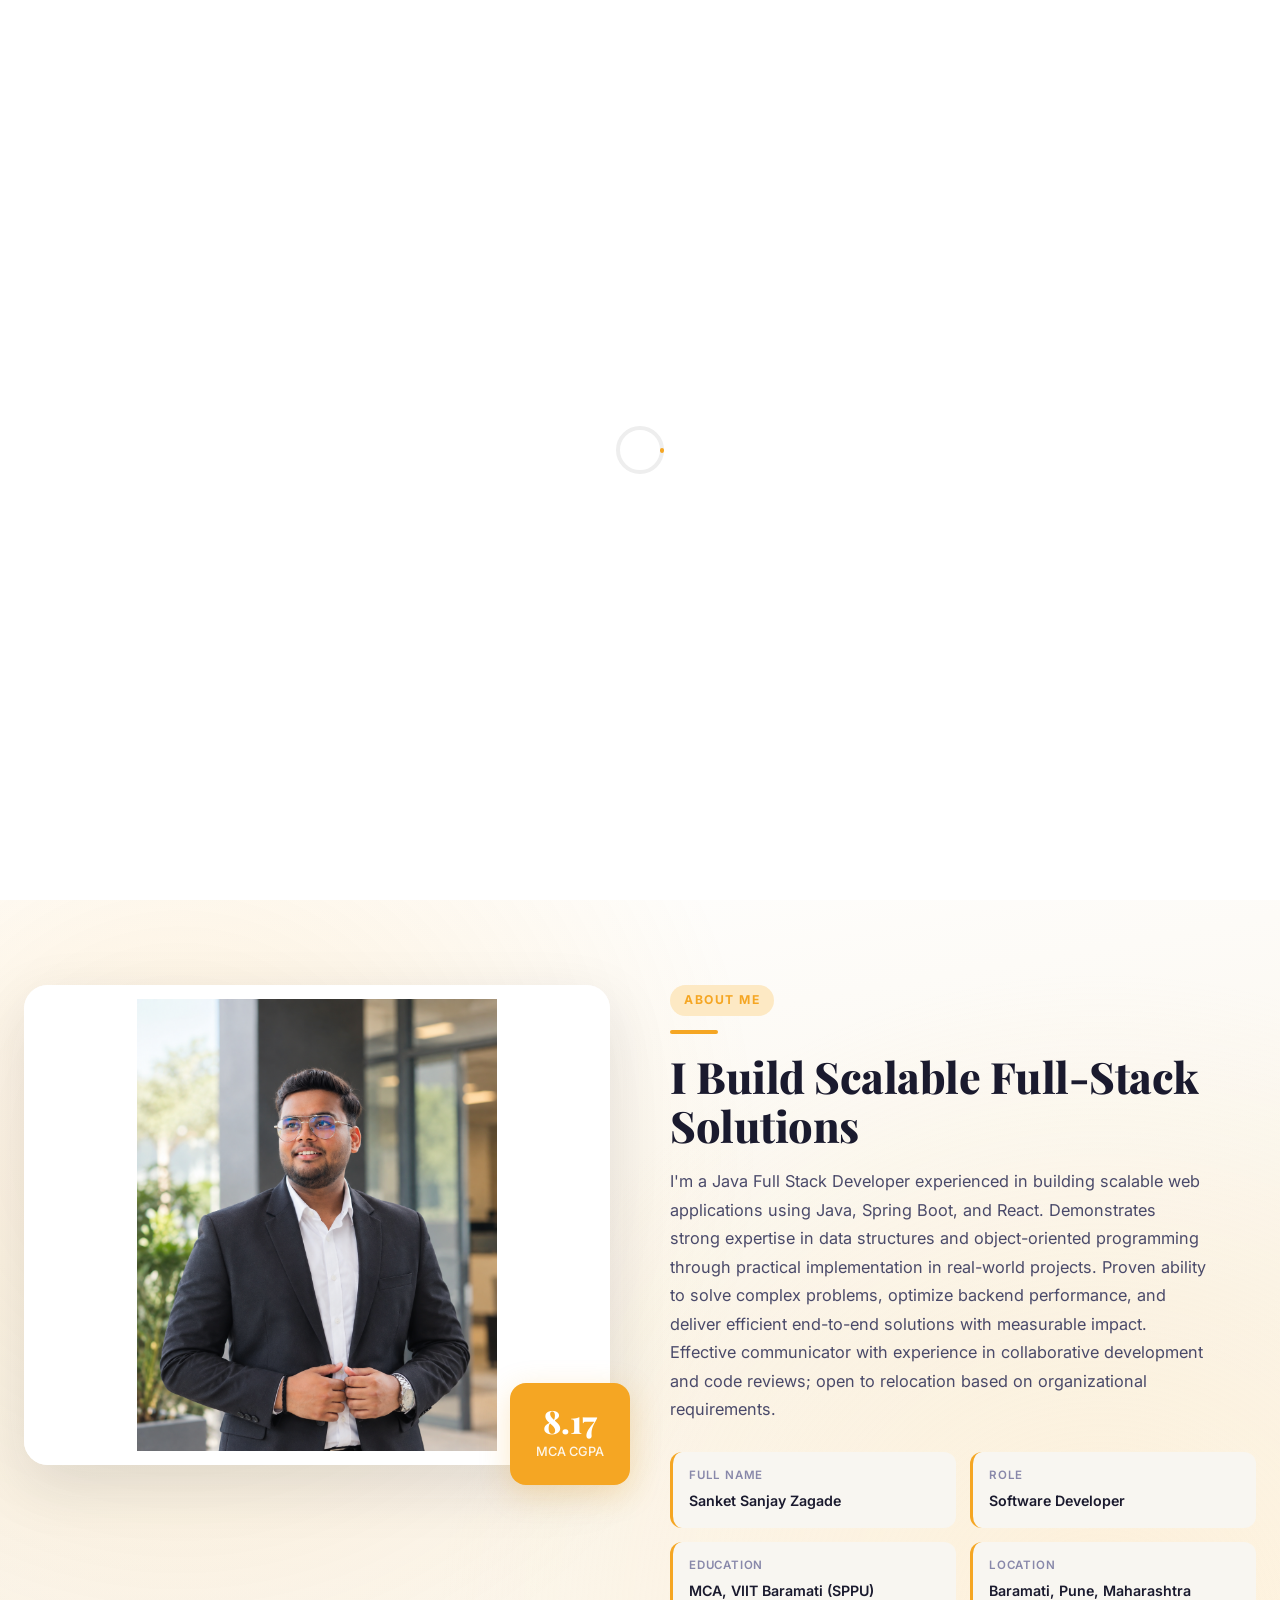
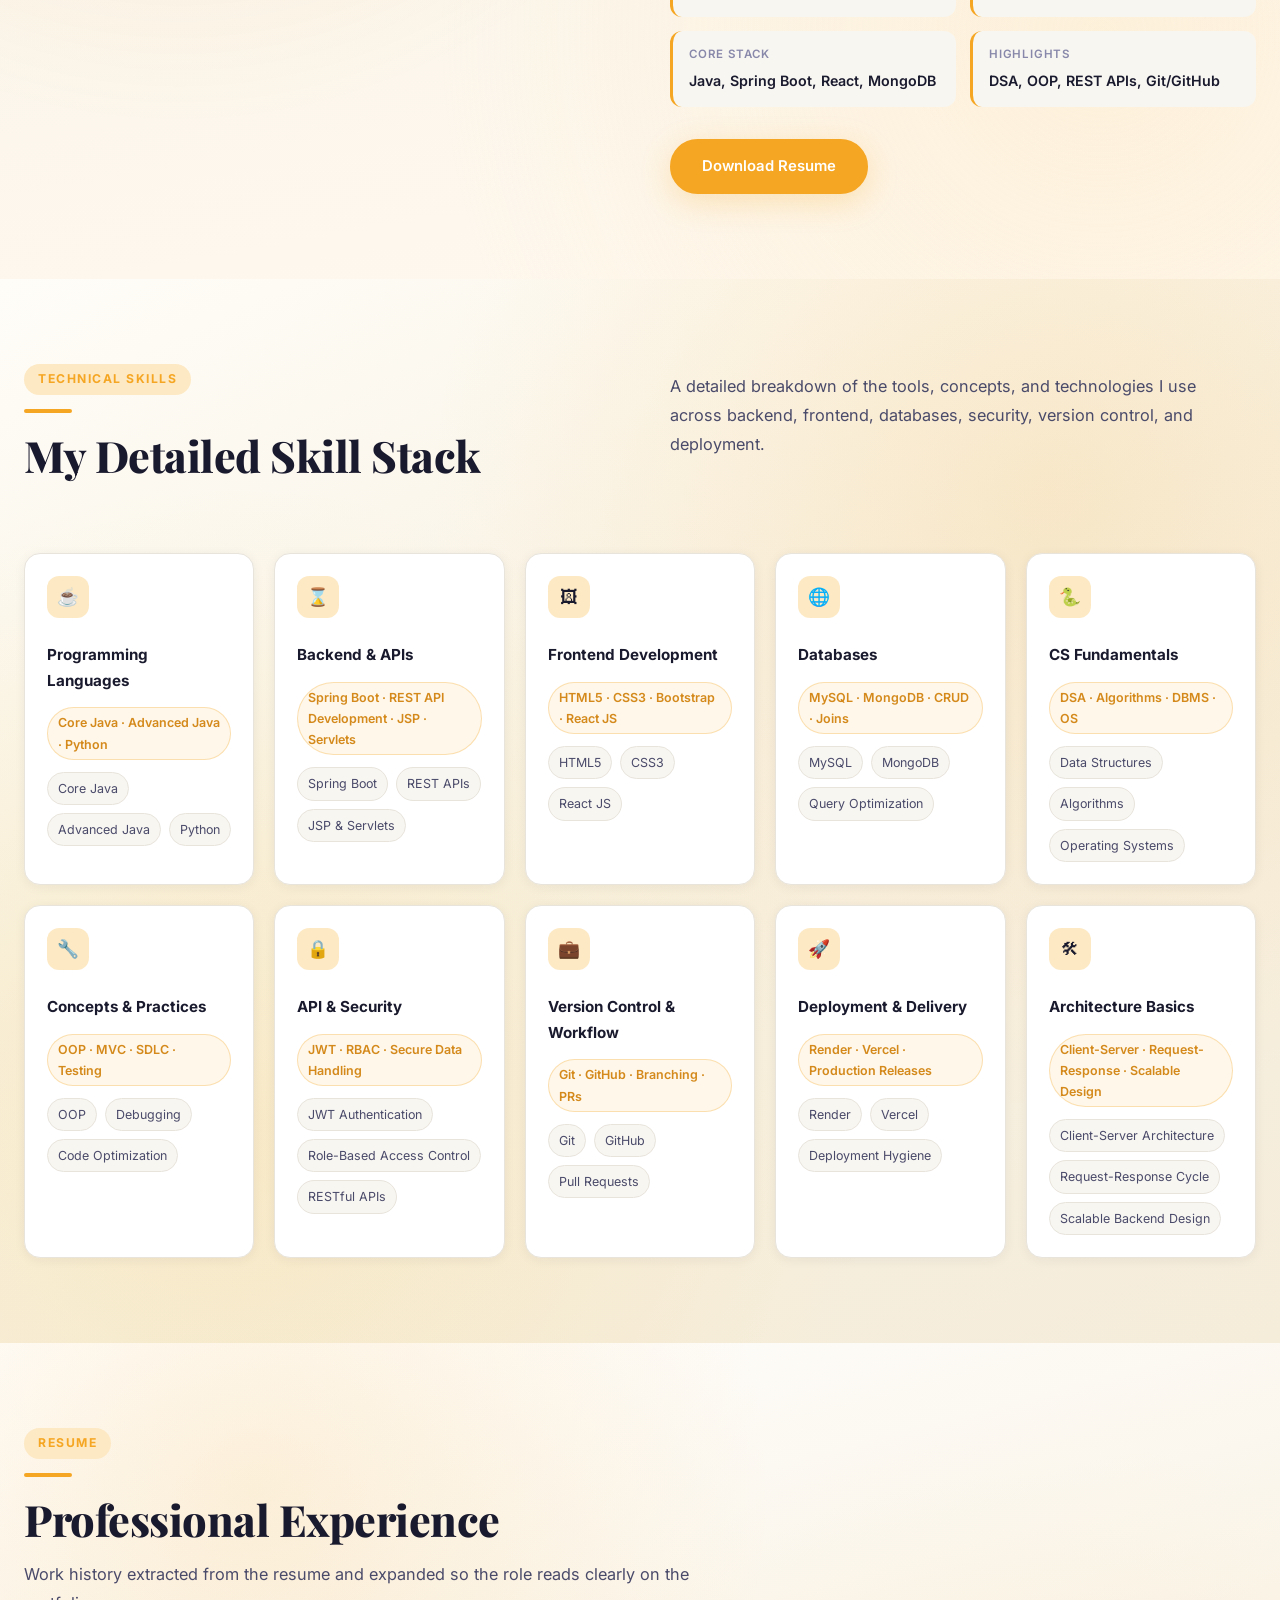
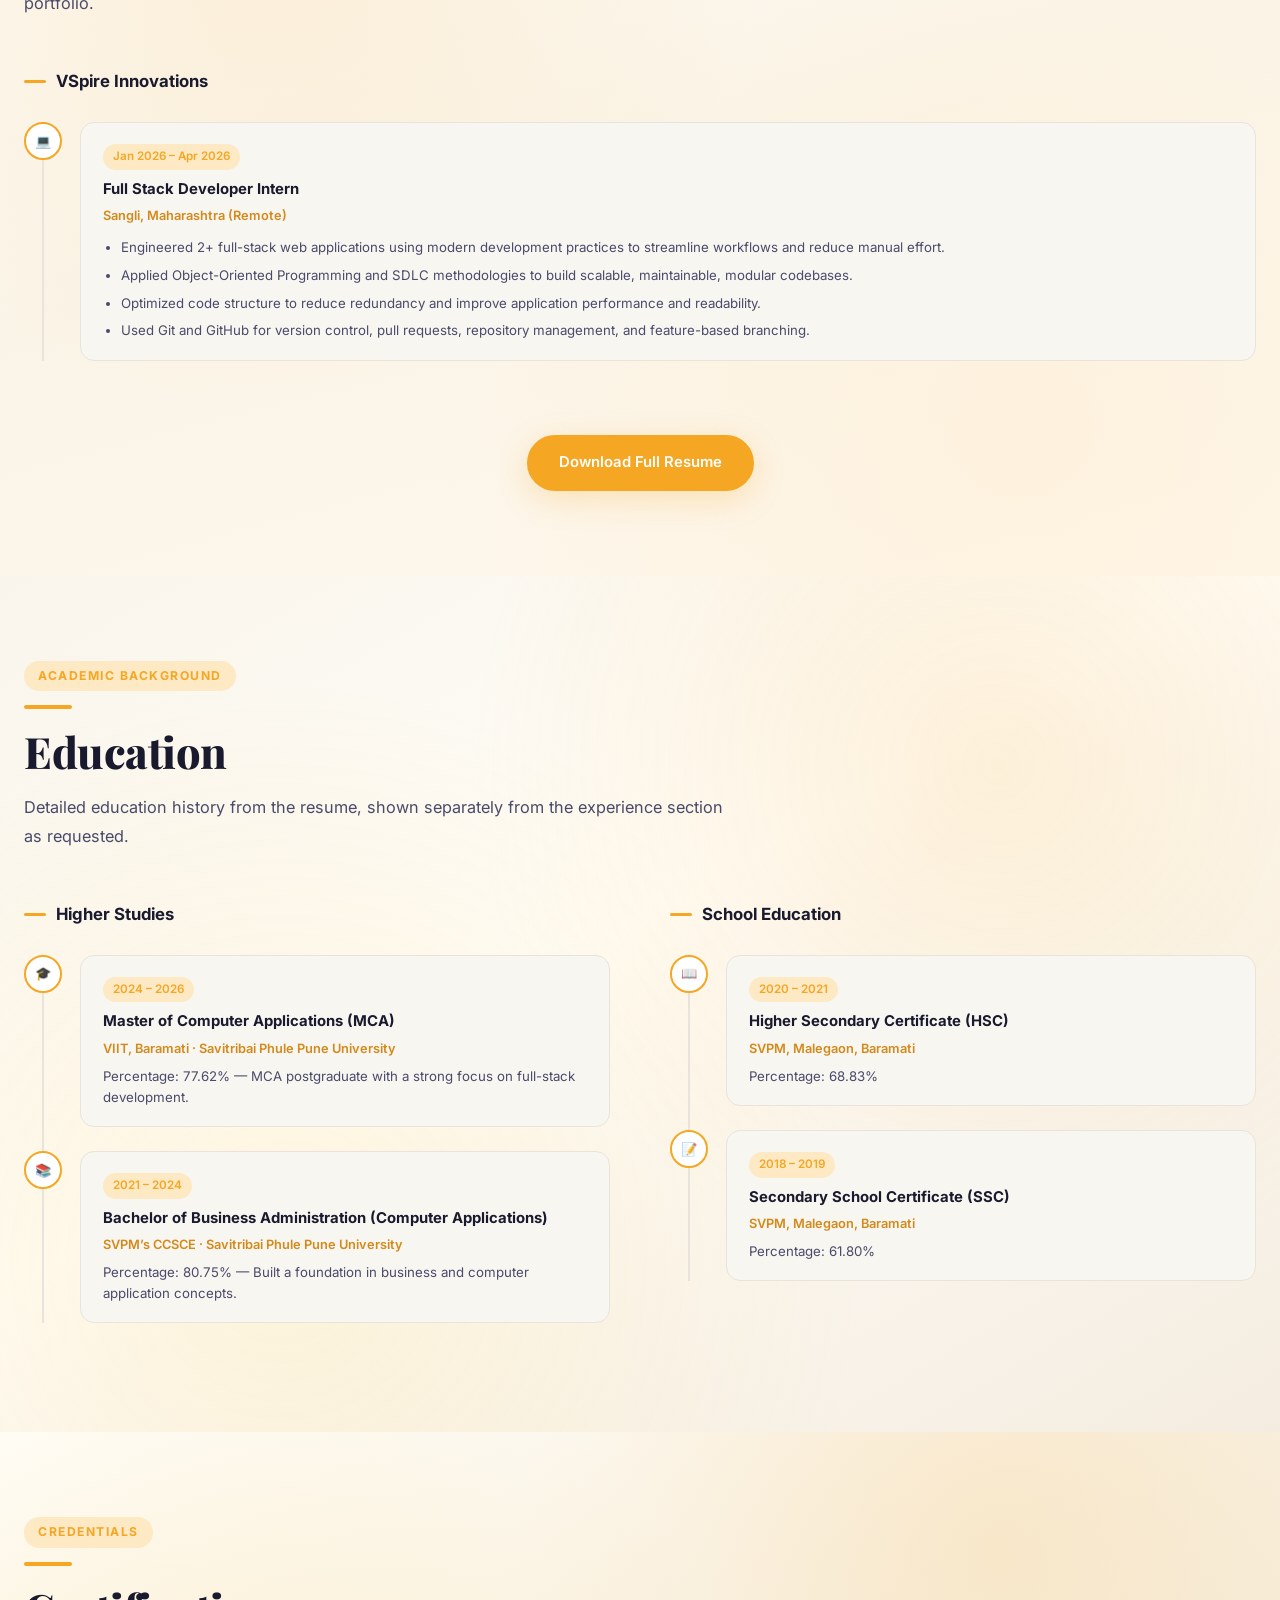
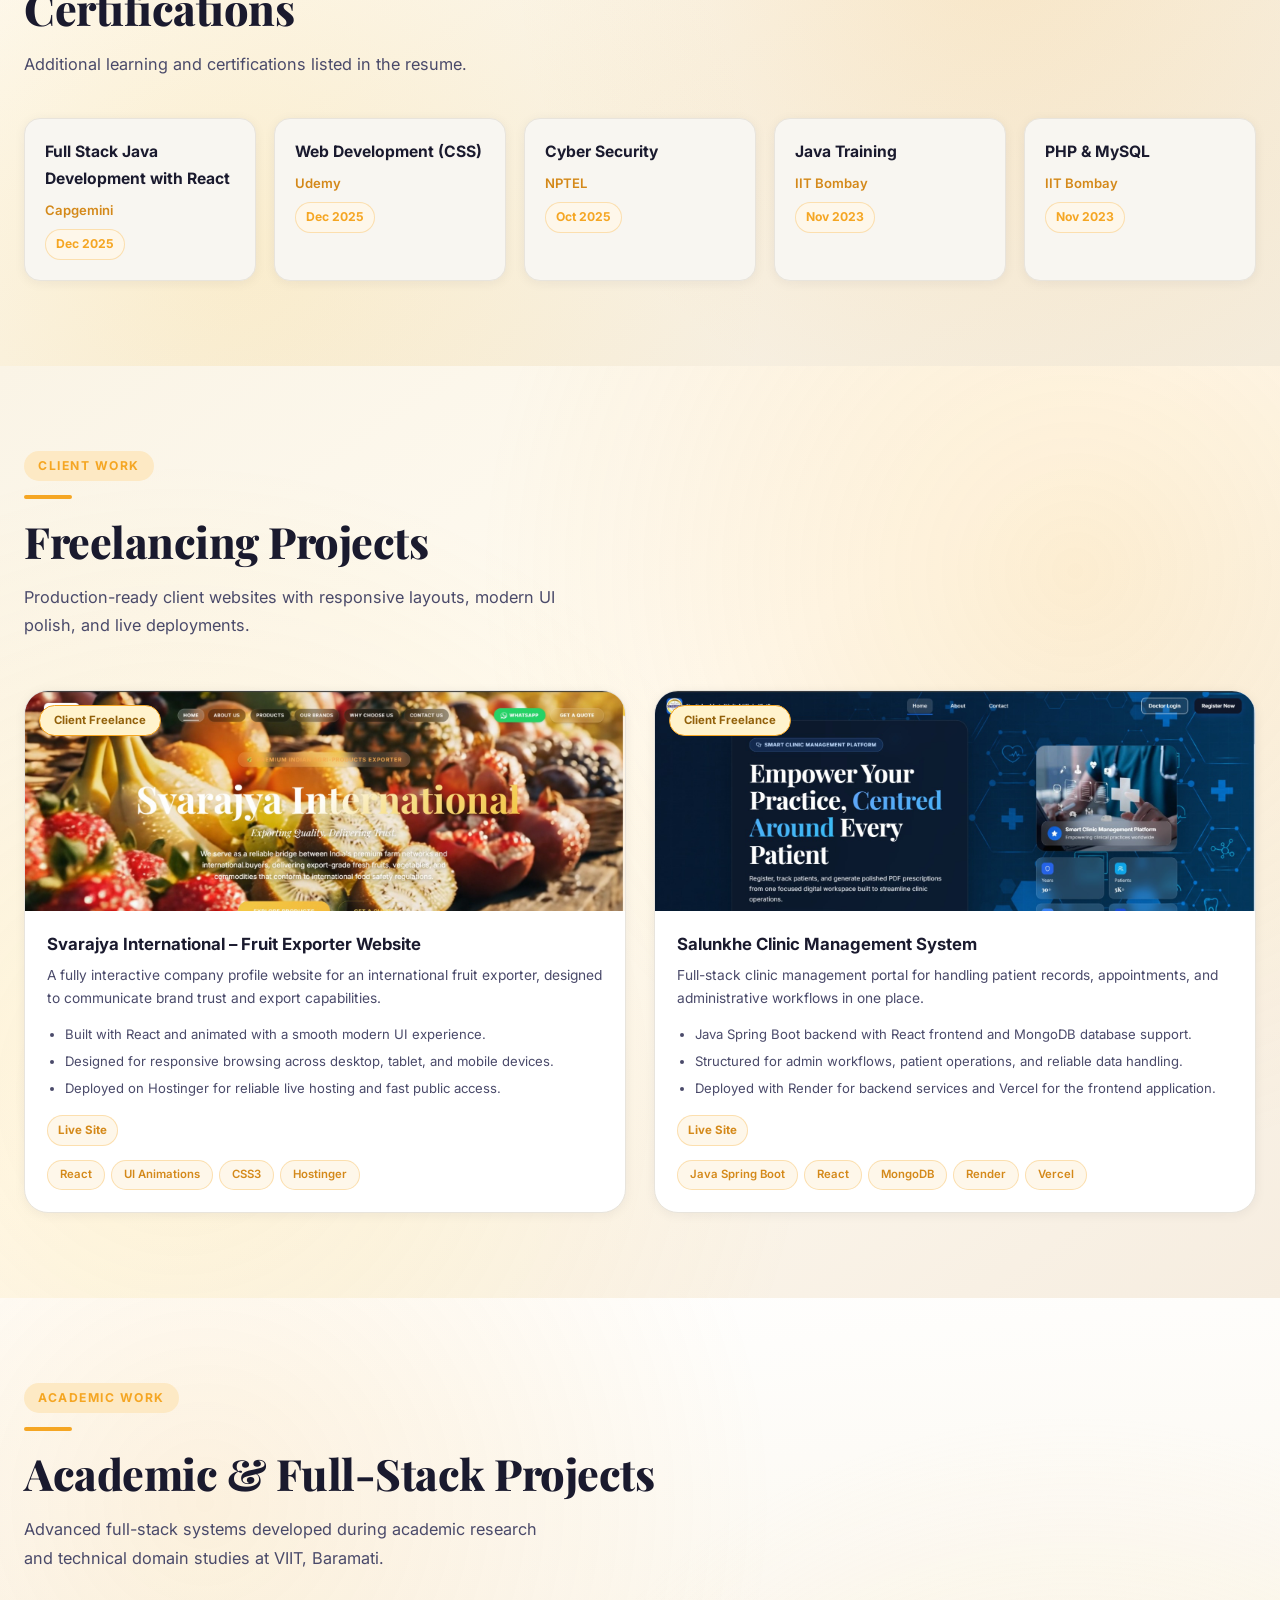
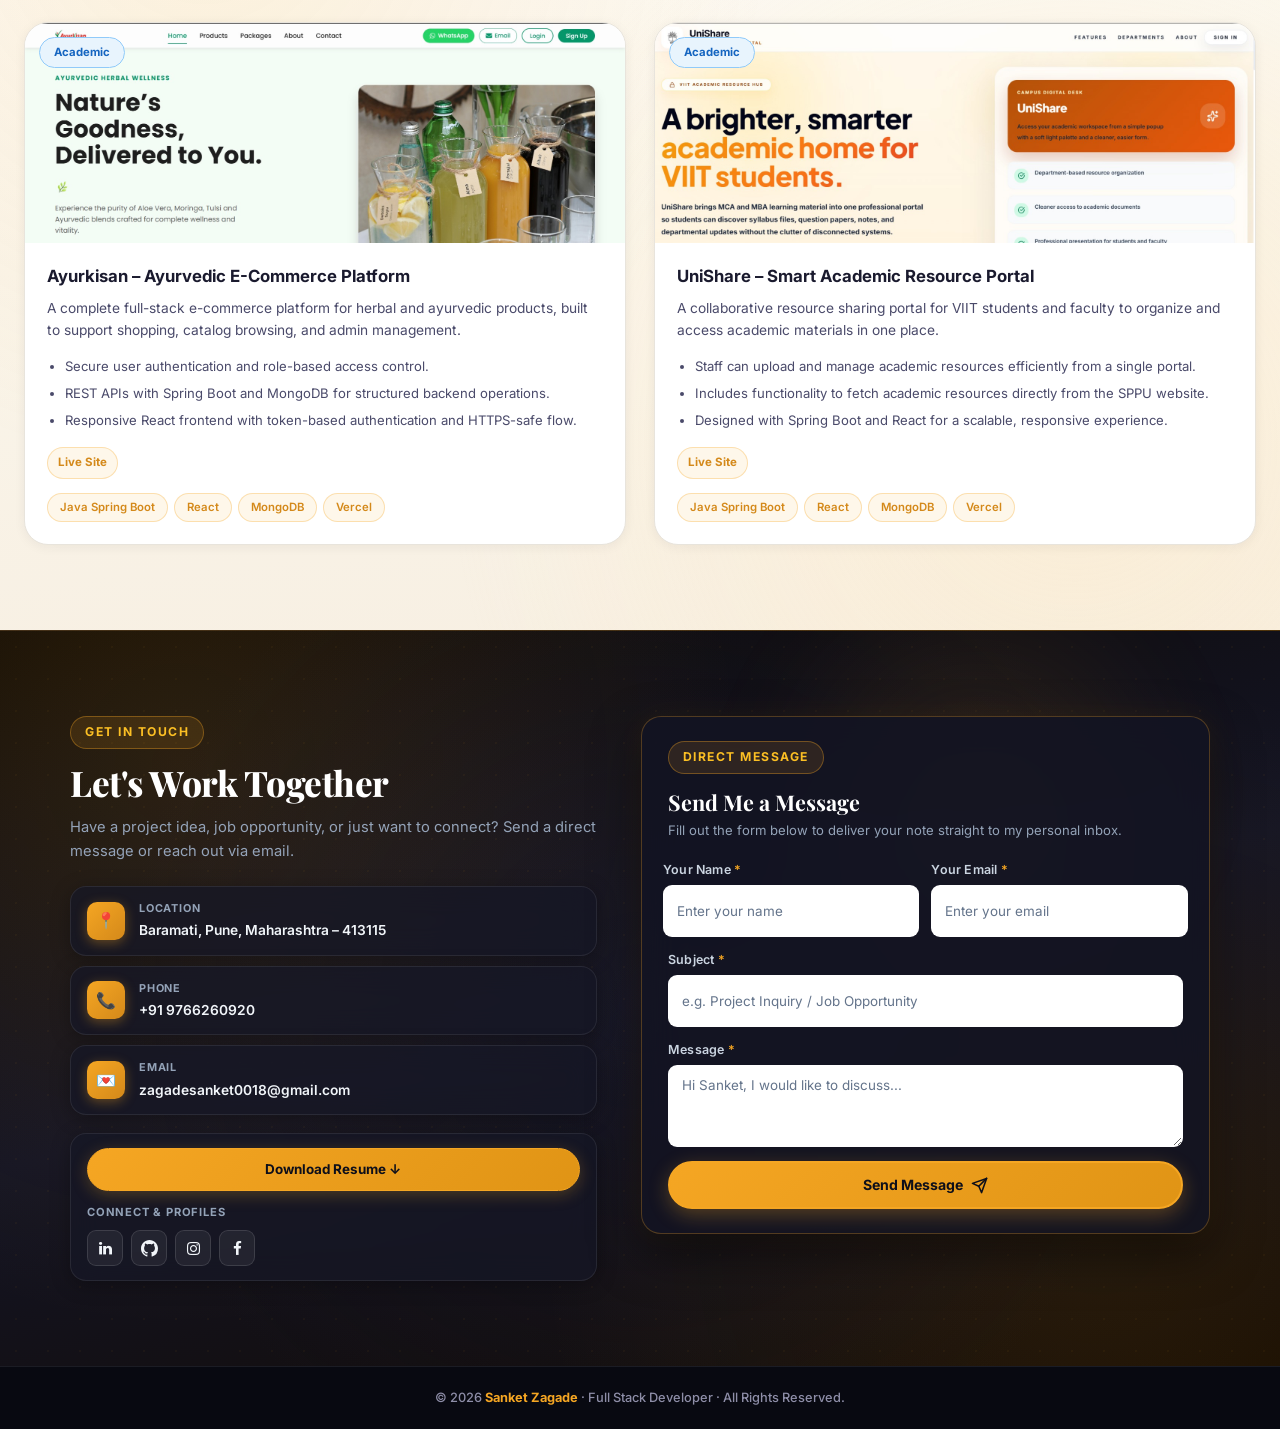
==== commit f78c46a8: "Update the about section" ====
--- a/index.html
+++ b/index.html
@@ -2428,10 +2428,16 @@
 				<div class="section-tag">About Me</div>
 				<div class="section-divider"></div>
 				<h2 class="section-title">I Build Scalable Full-Stack Solutions</h2>
-				<p class="section-sub">Java Full Stack Developer &amp; MCA Postgraduate passionate about building clean,
-					scalable web applications. I enjoy solving problems with strong fundamentals in OOP, data
-					structures, backend performance, and collaborative development. Open to relocation based on
-					organizational needs.</p>
+				<p class="section-sub">I'm a Java Full Stack Developer experienced in building scalable web applications
+					using Java, Spring
+					Boot, and React. Demonstrates strong expertise in data structures and object-oriented programming
+					through
+					practical implementation in real-world projects. Proven ability to solve complex problems, optimize
+					backend performance, and deliver efficient end-to-end solutions with measurable impact. Effective
+					communicator with experience in collaborative development and code reviews; open to relocation based
+					on
+					organizational requirements.
+				</p>
 				<div class="about-info-grid">
 					<div class="about-info-item">
 						<div class="lbl">Full Name</div>
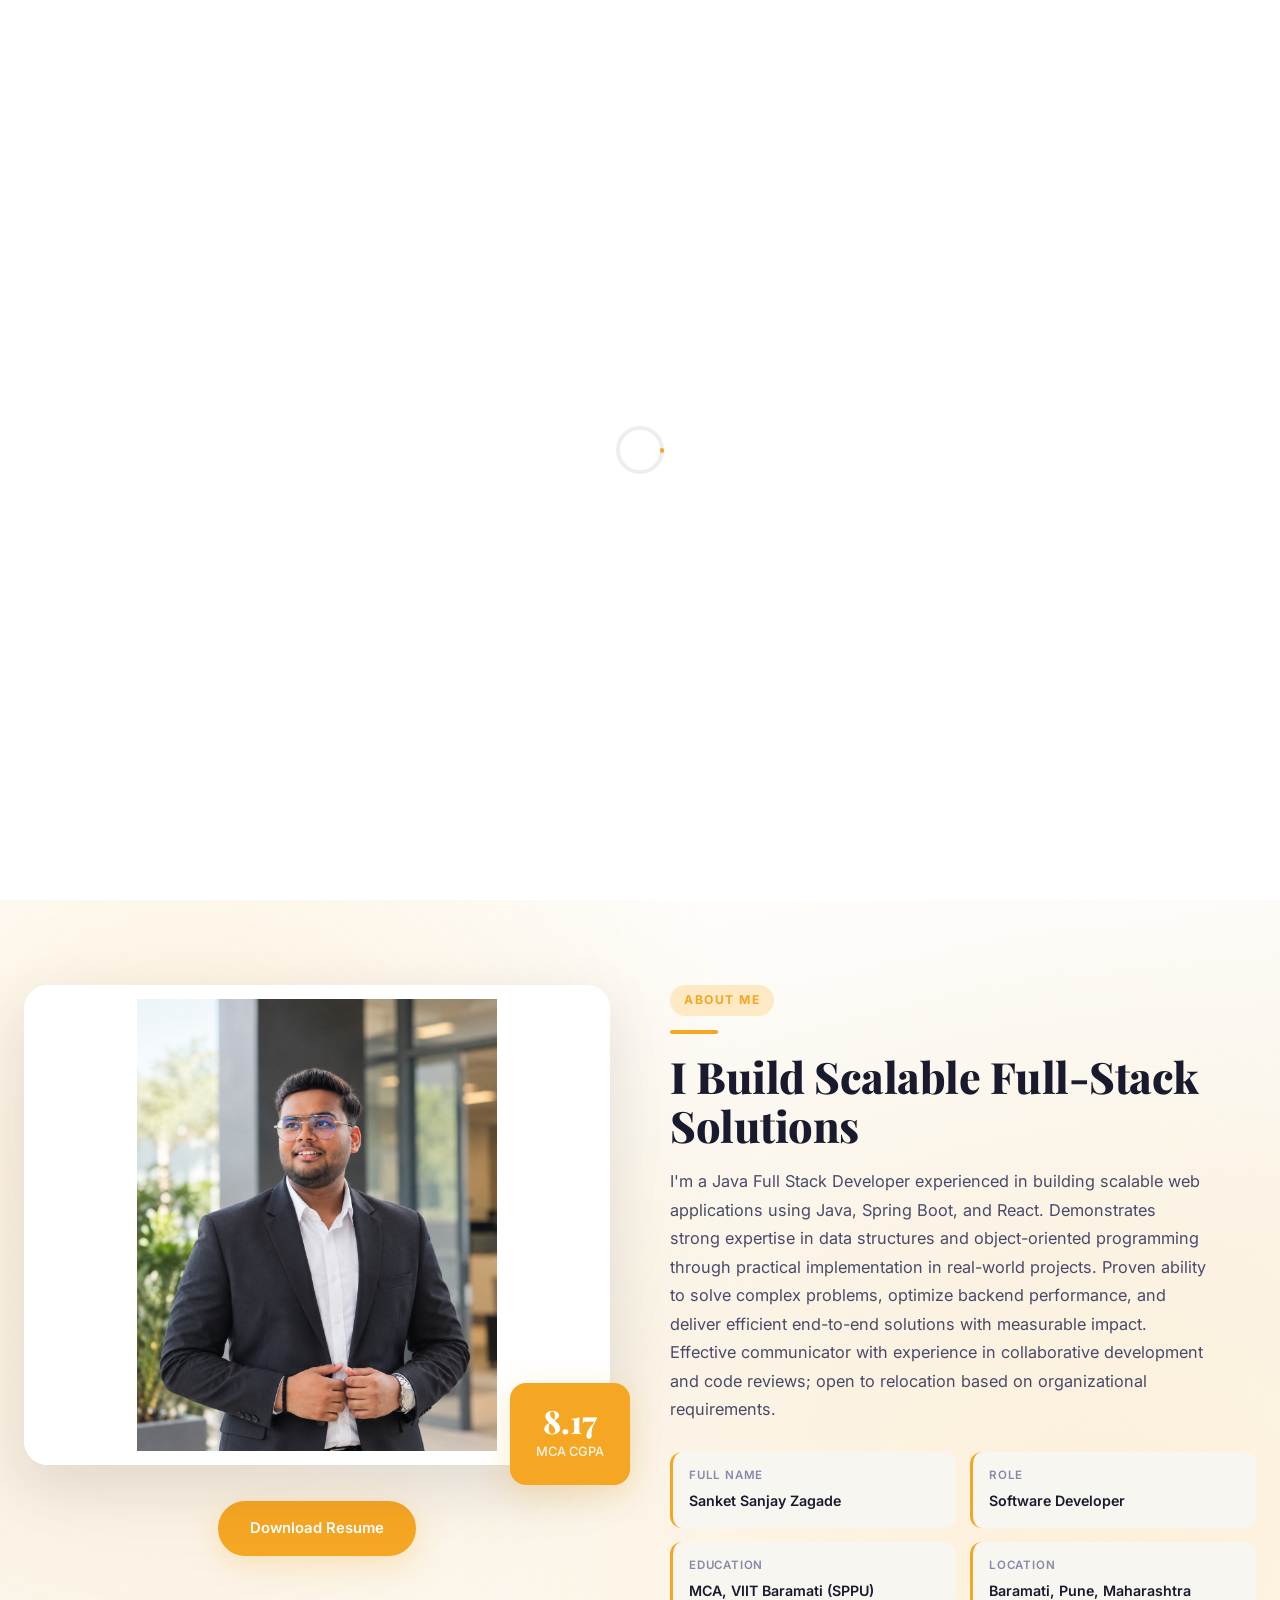
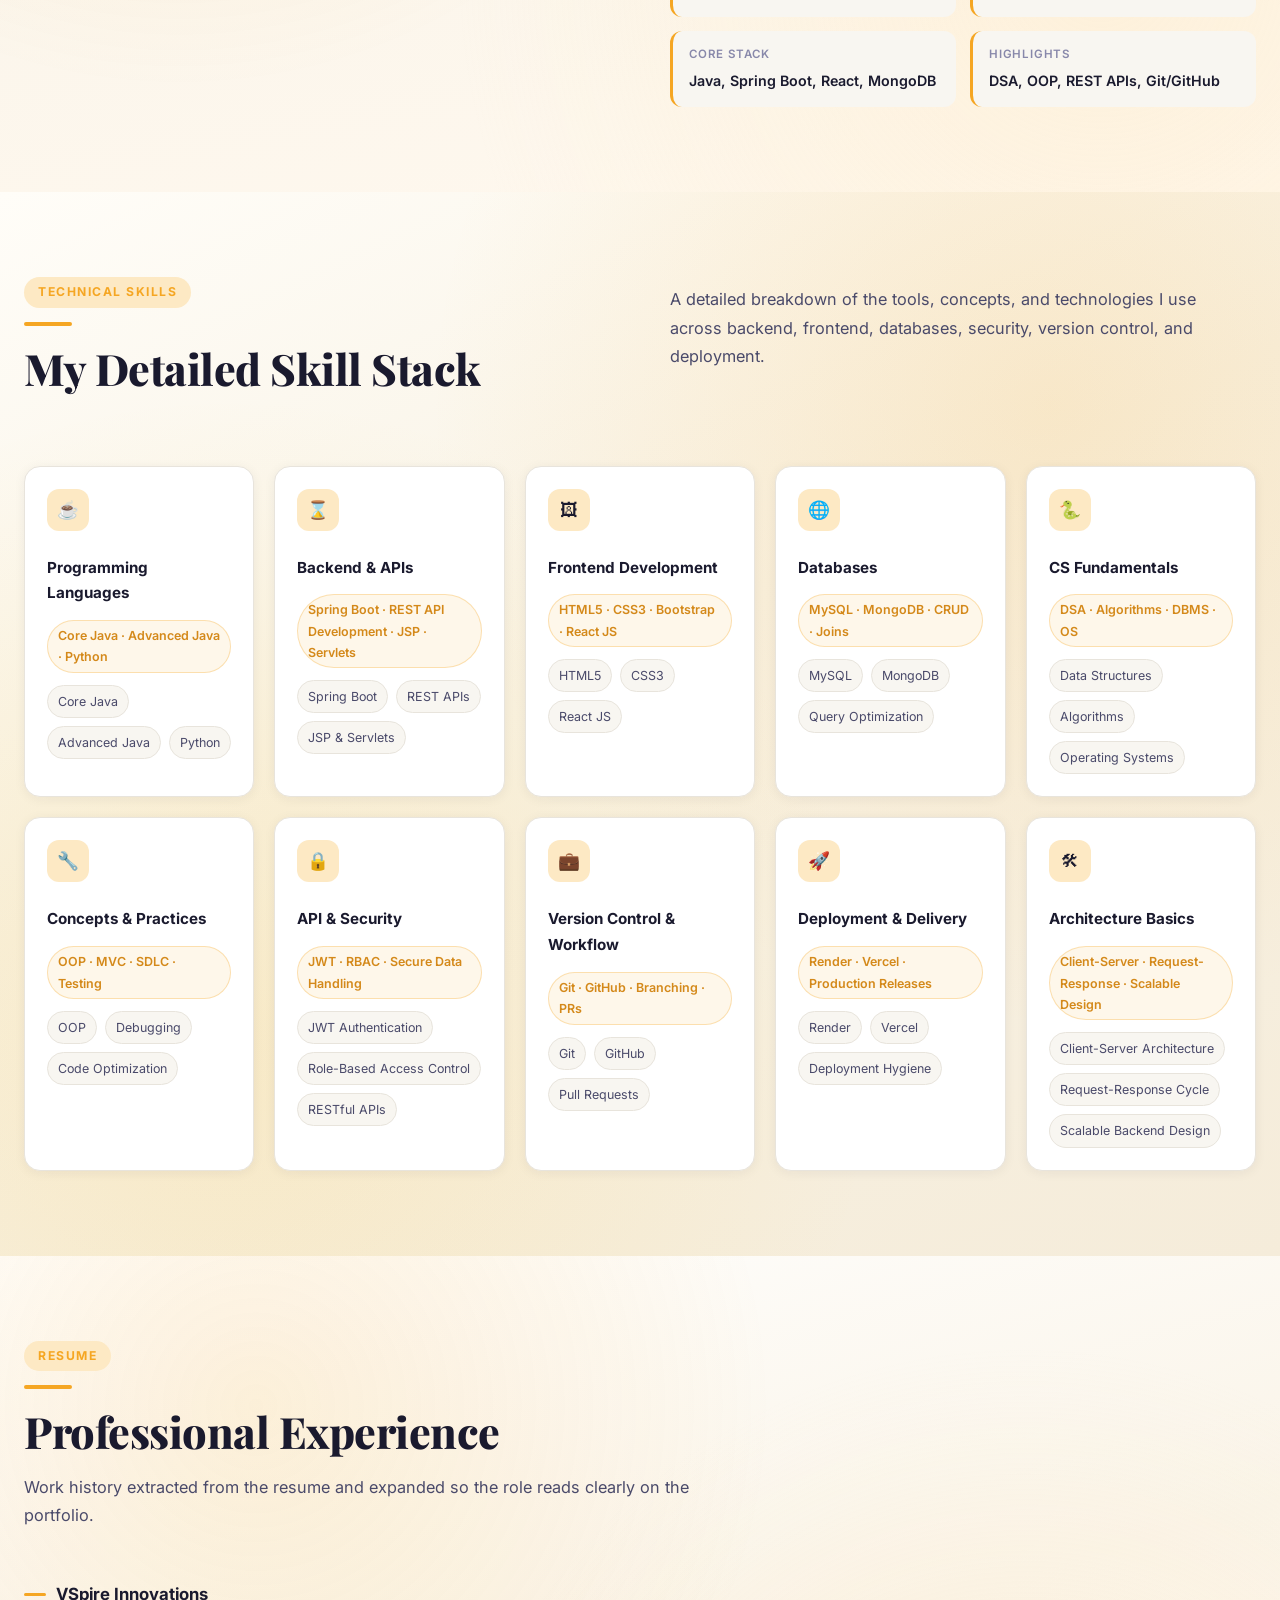
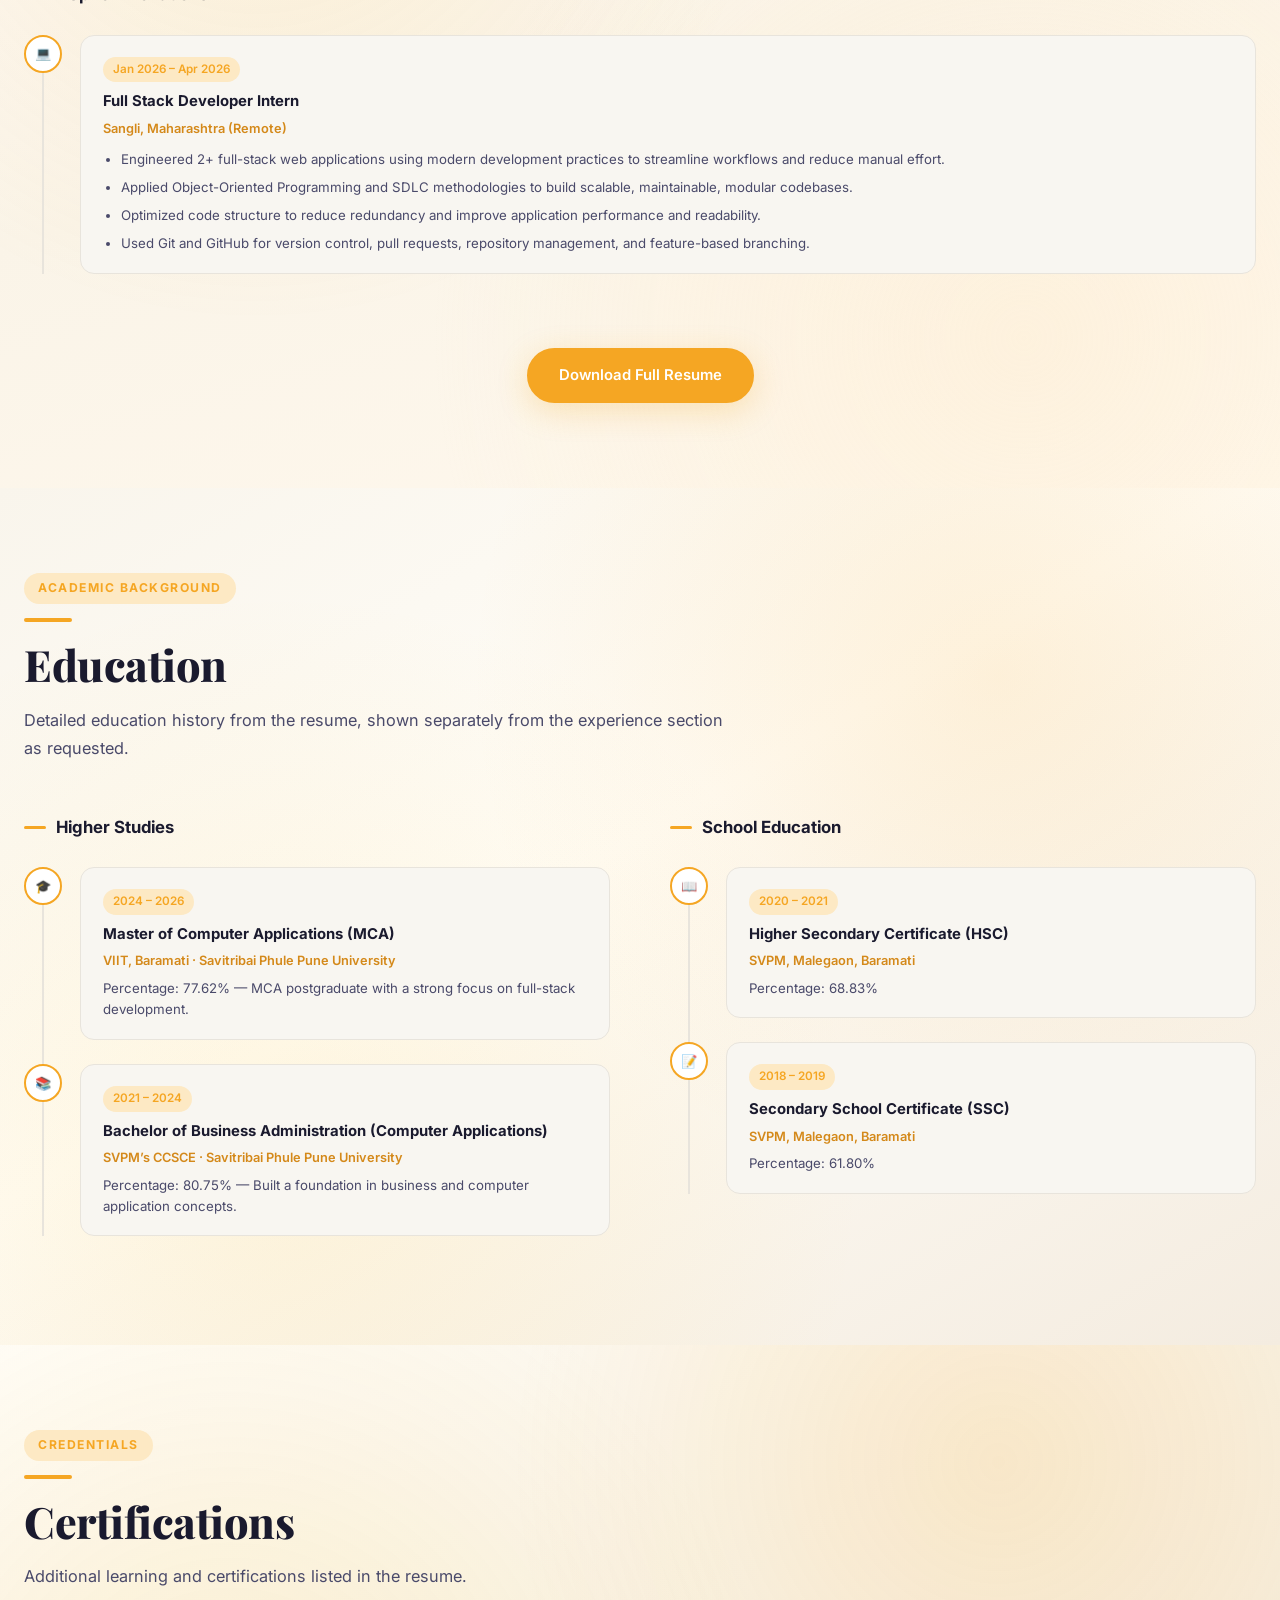
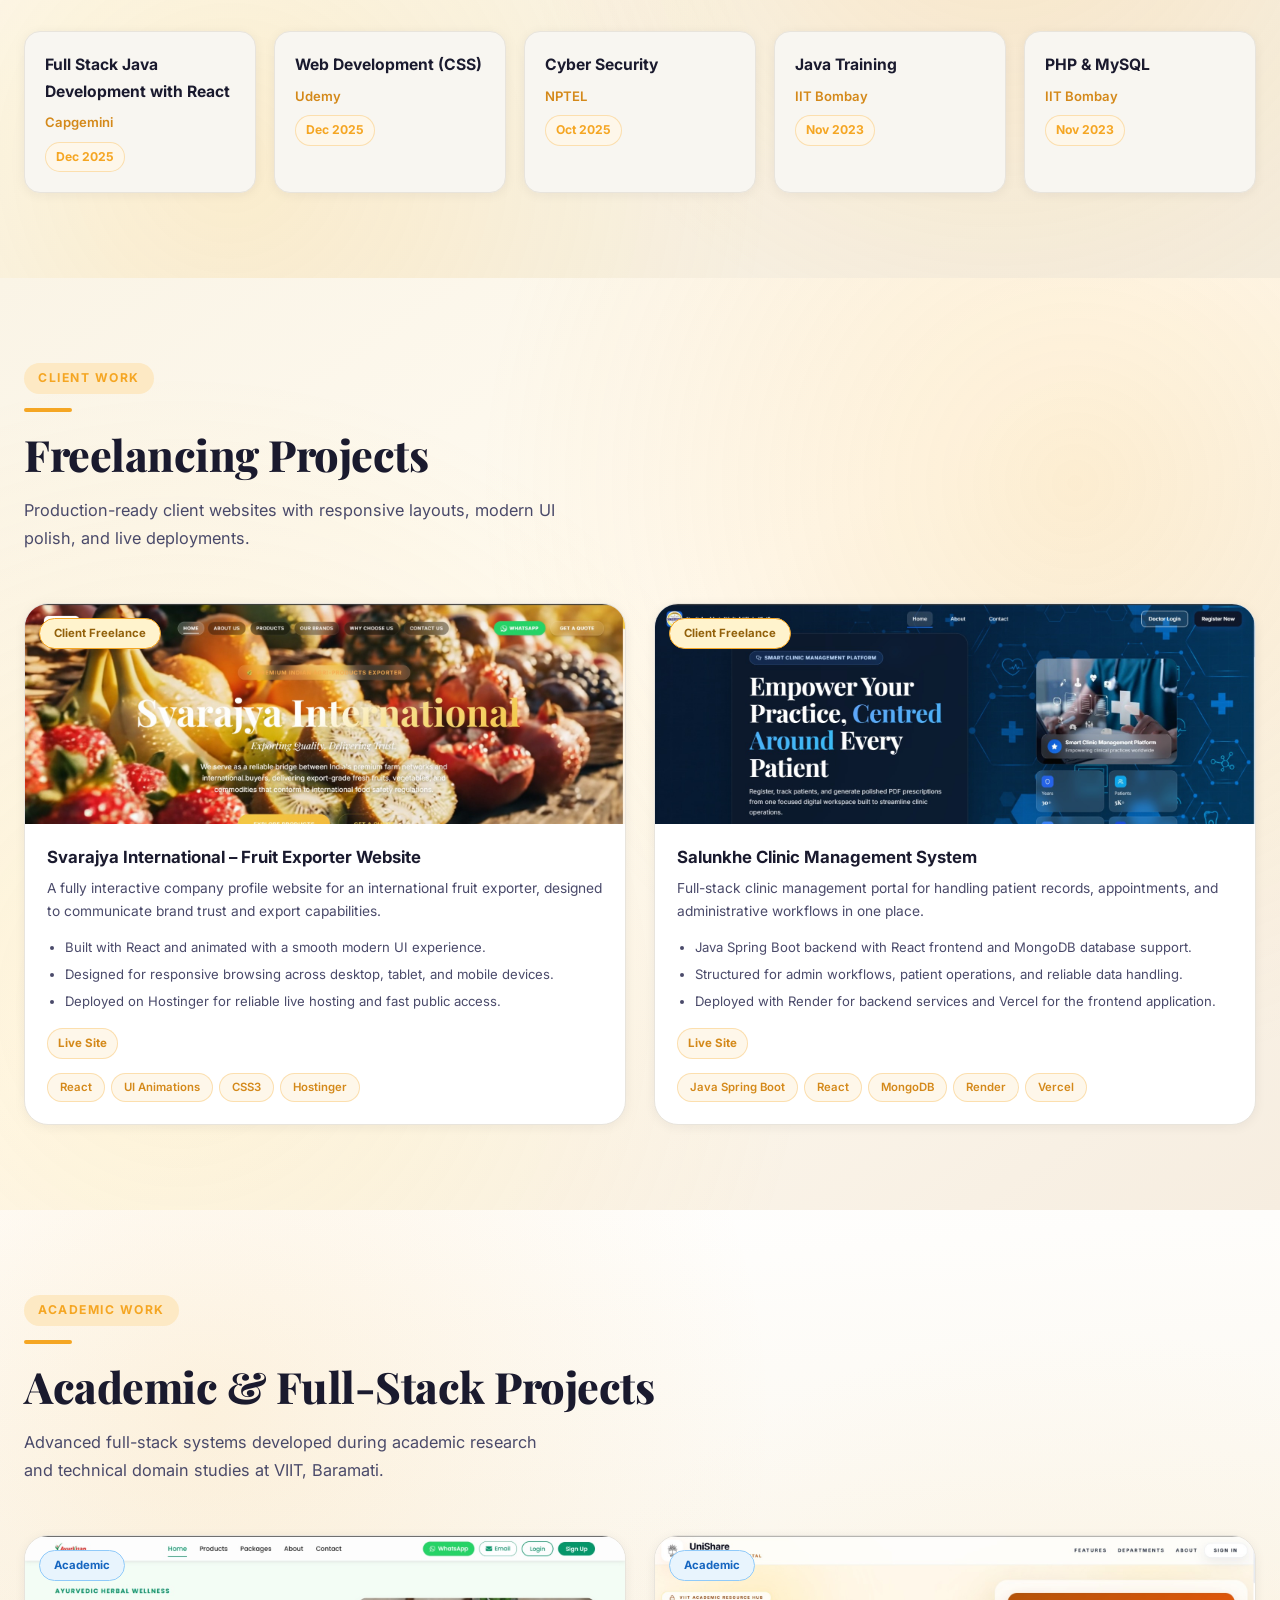
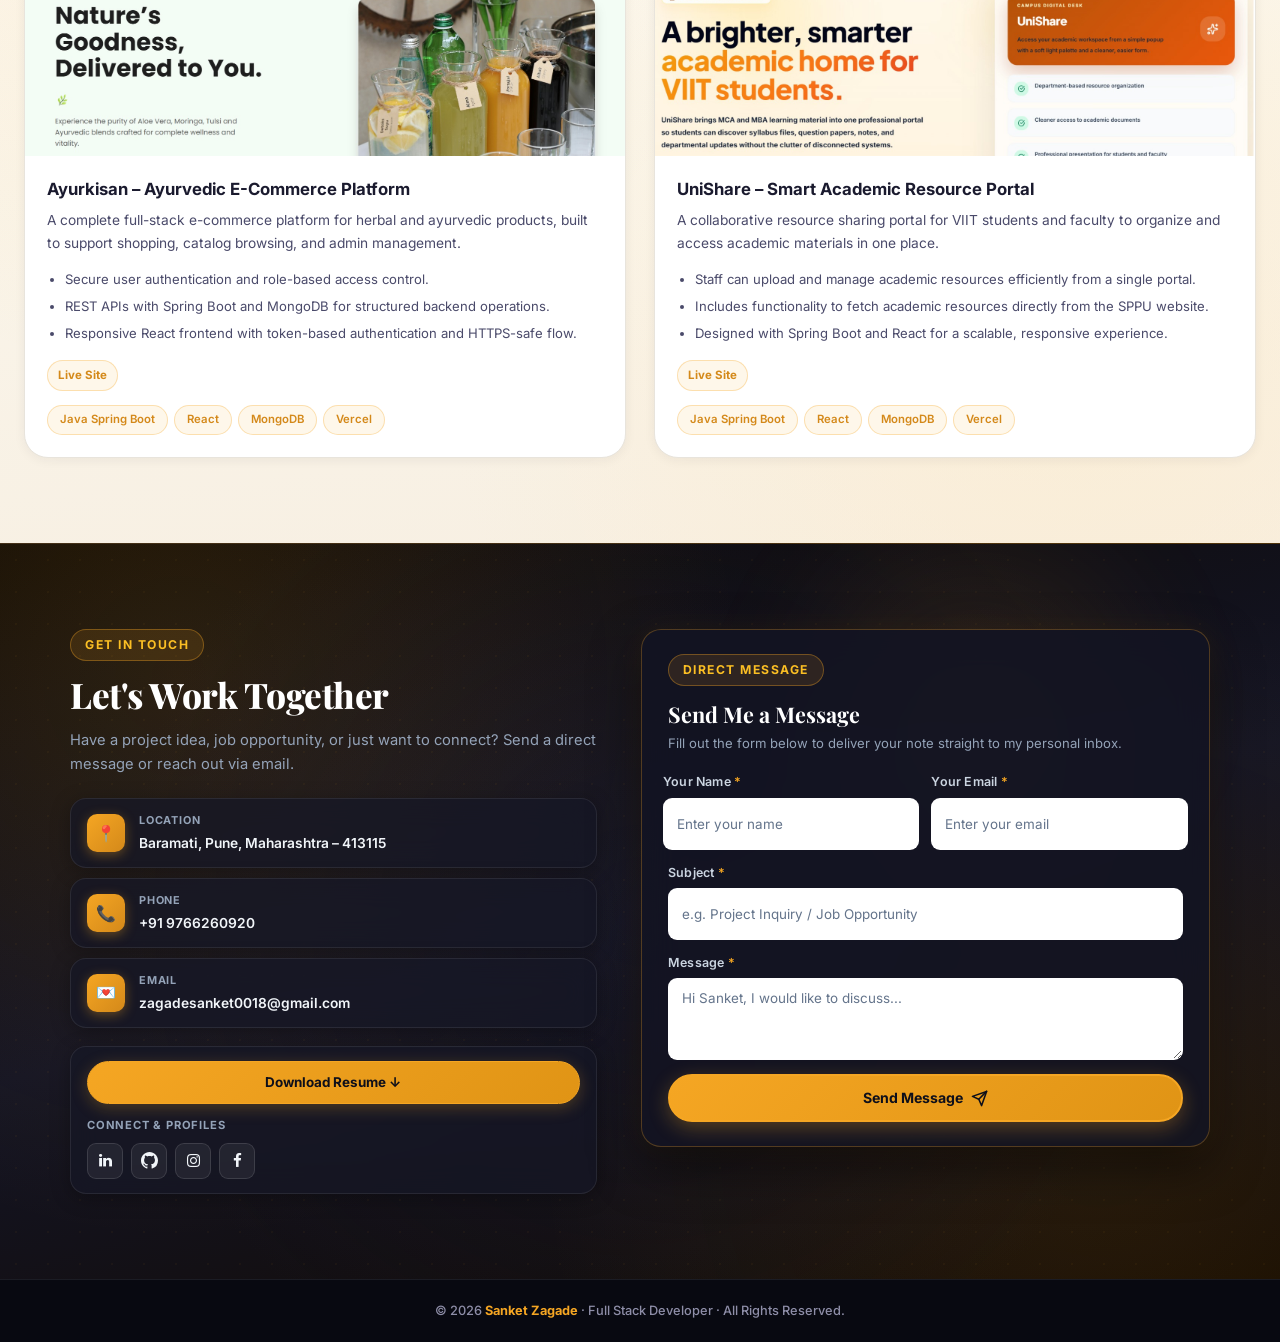
==== commit c75104b1: "Rearrange download button in the About section" ====
--- a/index.html
+++ b/index.html
@@ -728,6 +728,13 @@
 
 		.about-img-wrap {
 			position: relative;
+			display: flex;
+			flex-direction: column;
+		}
+
+		.about-img-holder {
+			position: relative;
+			width: 100%;
 		}
 
 		.about-img-box {
@@ -741,6 +748,14 @@
 			display: flex;
 			align-items: center;
 			justify-content: center;
+		}
+
+		.about-btn-wrap {
+			margin-top: 36px;
+			display: flex;
+			justify-content: center;
+			align-items: center;
+			width: 100%;
 		}
 
 		.about-img-box img {
@@ -788,7 +803,7 @@
 			grid-template-columns: 1fr 1fr;
 			gap: 14px;
 			margin-top: 28px;
-			margin-bottom: 32px;
+			margin-bottom: 0;
 		}
 
 		.about-info-item {
@@ -2416,12 +2431,19 @@
 	<section id="about" class="about-section">
 		<div class="about-inner">
 			<div class="about-img-wrap" data-aos="fade-right" data-aos-duration="700">
-				<div class="about-img-box">
-					<img src="images/111.png" alt="Sanket Zagade">
-				</div>
-				<div class="about-img-card">
-					<div class="num">8.17</div>
-					<div class="lbl">MCA CGPA</div>
+				<div class="about-img-holder">
+					<div class="about-img-box">
+						<img src="images/111.png" alt="Sanket Zagade">
+					</div>
+					<div class="about-img-card">
+						<div class="num">8.17</div>
+						<div class="lbl">MCA CGPA</div>
+					</div>
+				</div>
+				<div class="about-btn-wrap">
+					<a href="https://drive.google.com/file/d/1TVi1ccCQvR-LDUED5P-eXdQRQdBgmlHD/view?usp=sharing"
+						target="_blank" rel="noopener noreferrer" class="btn-solid" style="width:fit-content;">Download
+						Resume</a>
 				</div>
 			</div>
 			<div class="about-content" data-aos="fade-left" data-aos-duration="700" data-aos-delay="100">
@@ -2464,9 +2486,6 @@
 						<div class="val">DSA, OOP, REST APIs, Git/GitHub</div>
 					</div>
 				</div>
-				<a href="https://drive.google.com/file/d/1TVi1ccCQvR-LDUED5P-eXdQRQdBgmlHD/view?usp=sharing"
-					target="_blank" rel="noopener noreferrer" class="btn-solid" style="width:fit-content;">Download
-					Resume</a>
 			</div>
 		</div>
 	</section>
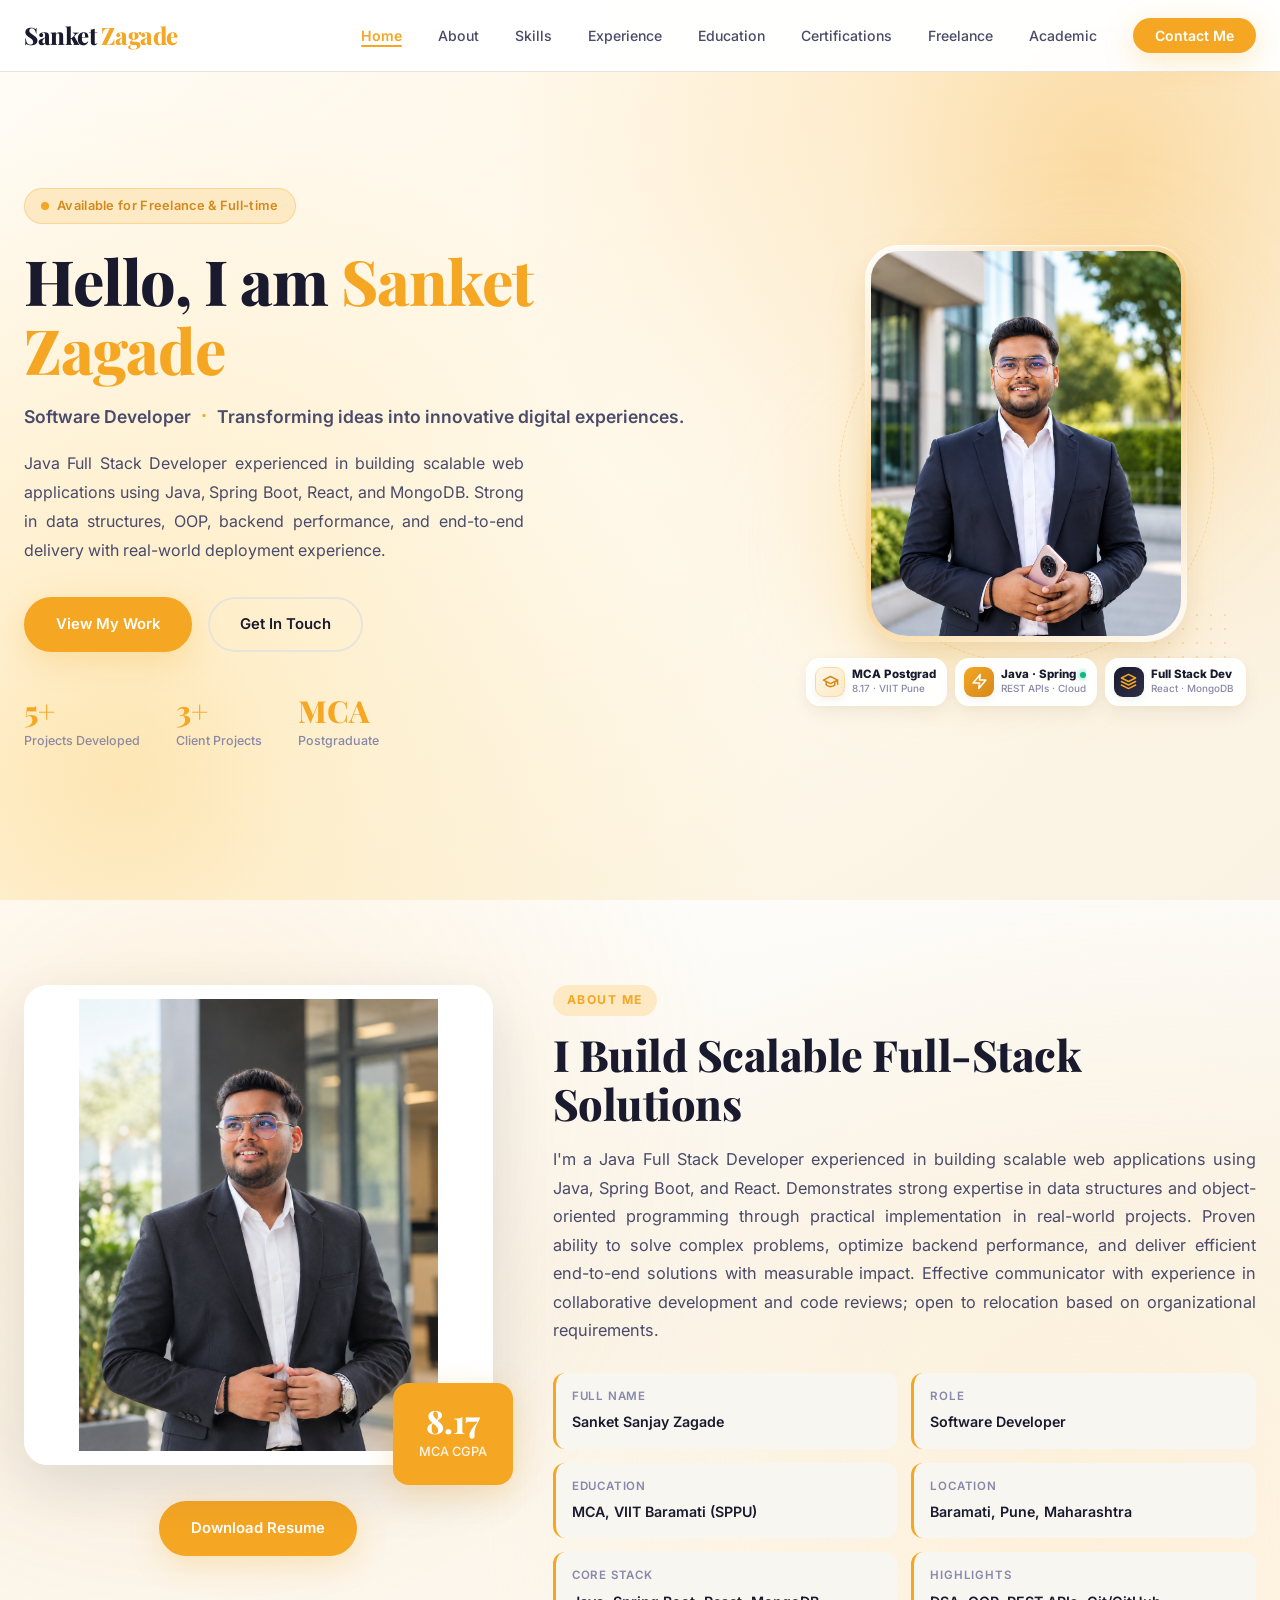
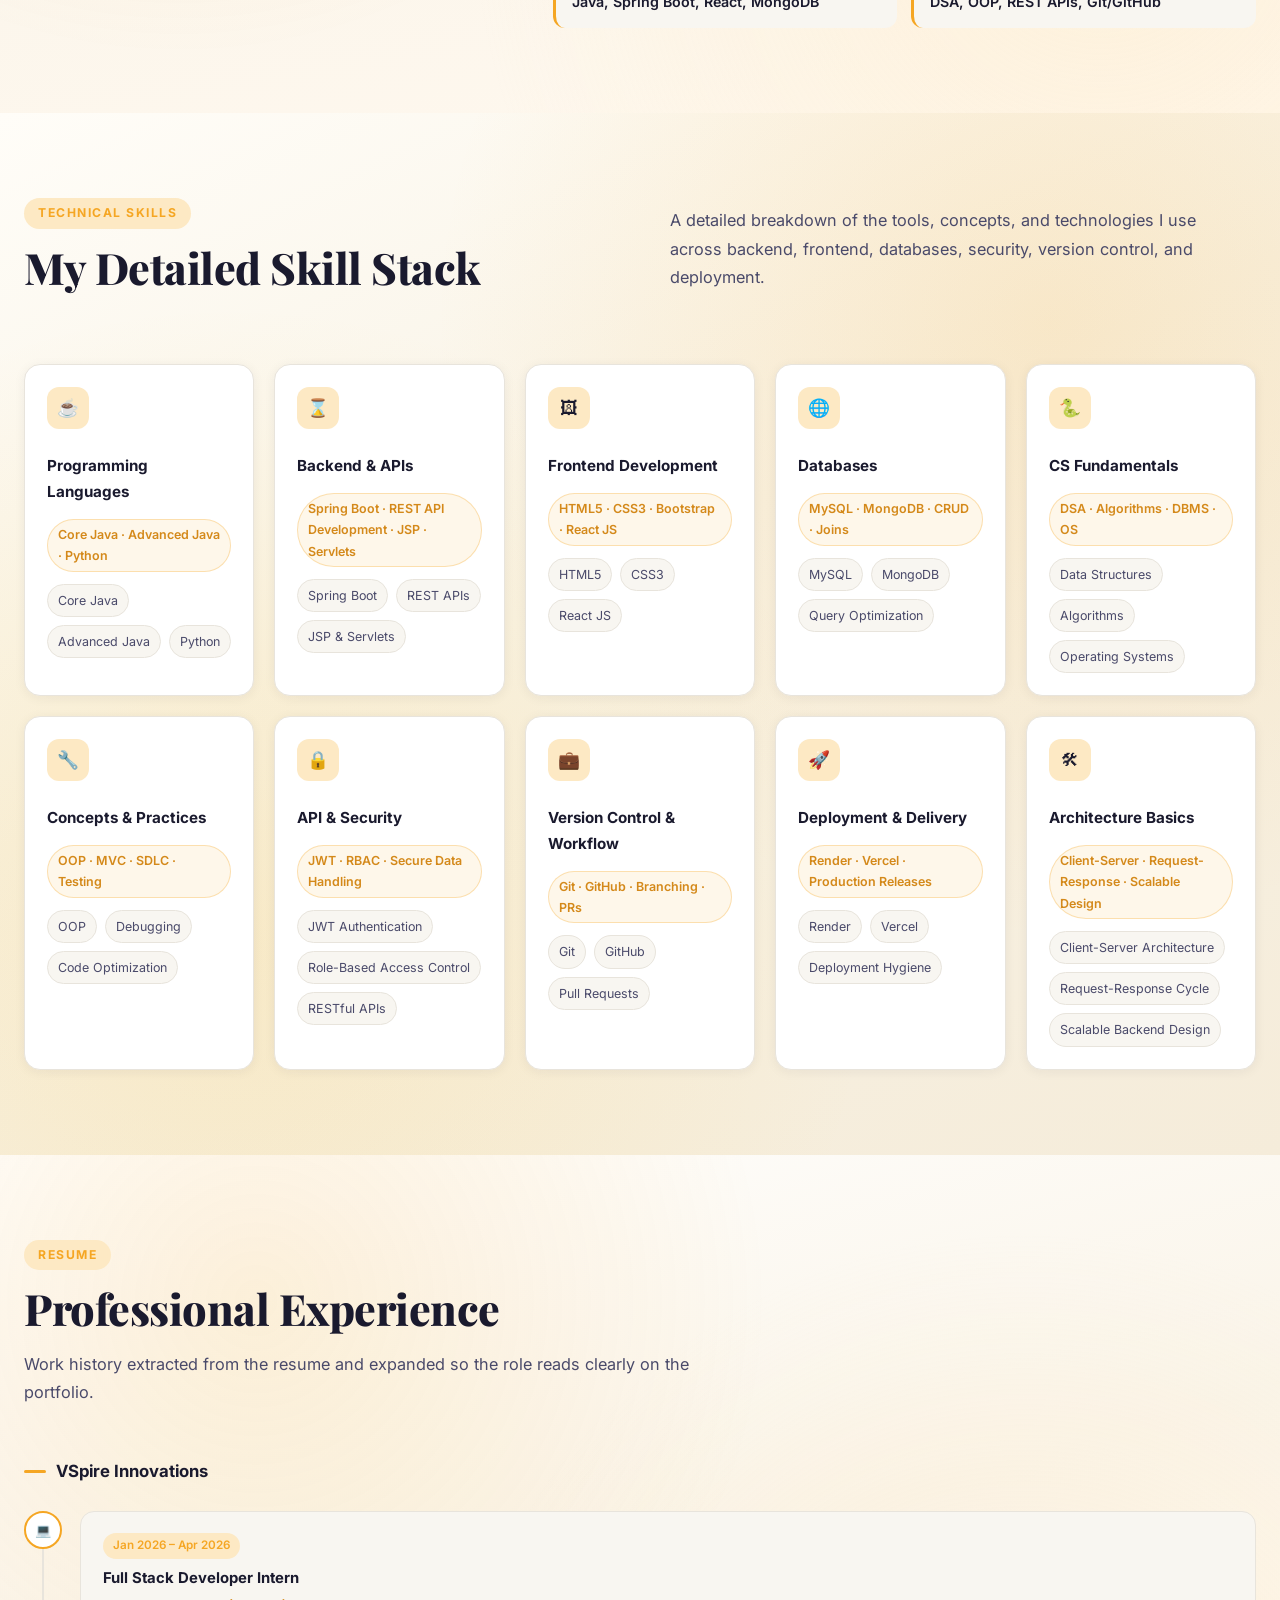
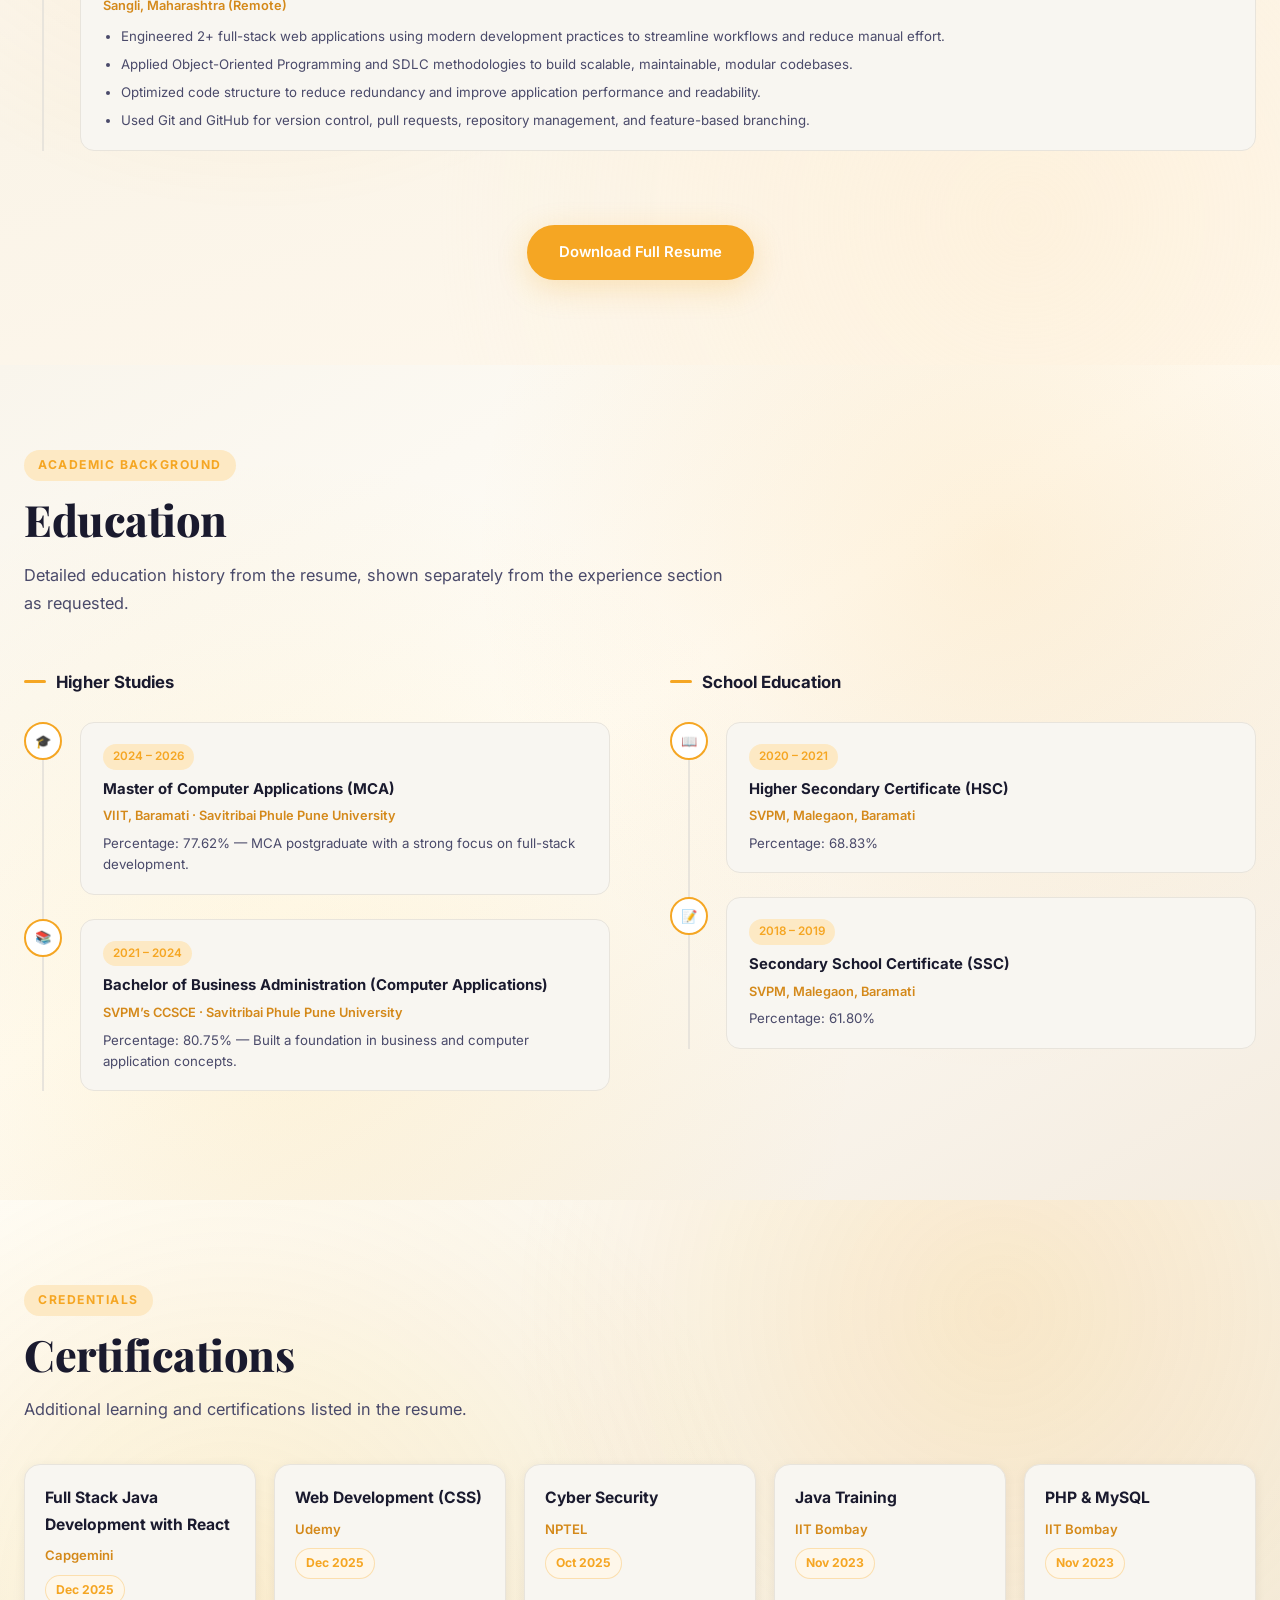
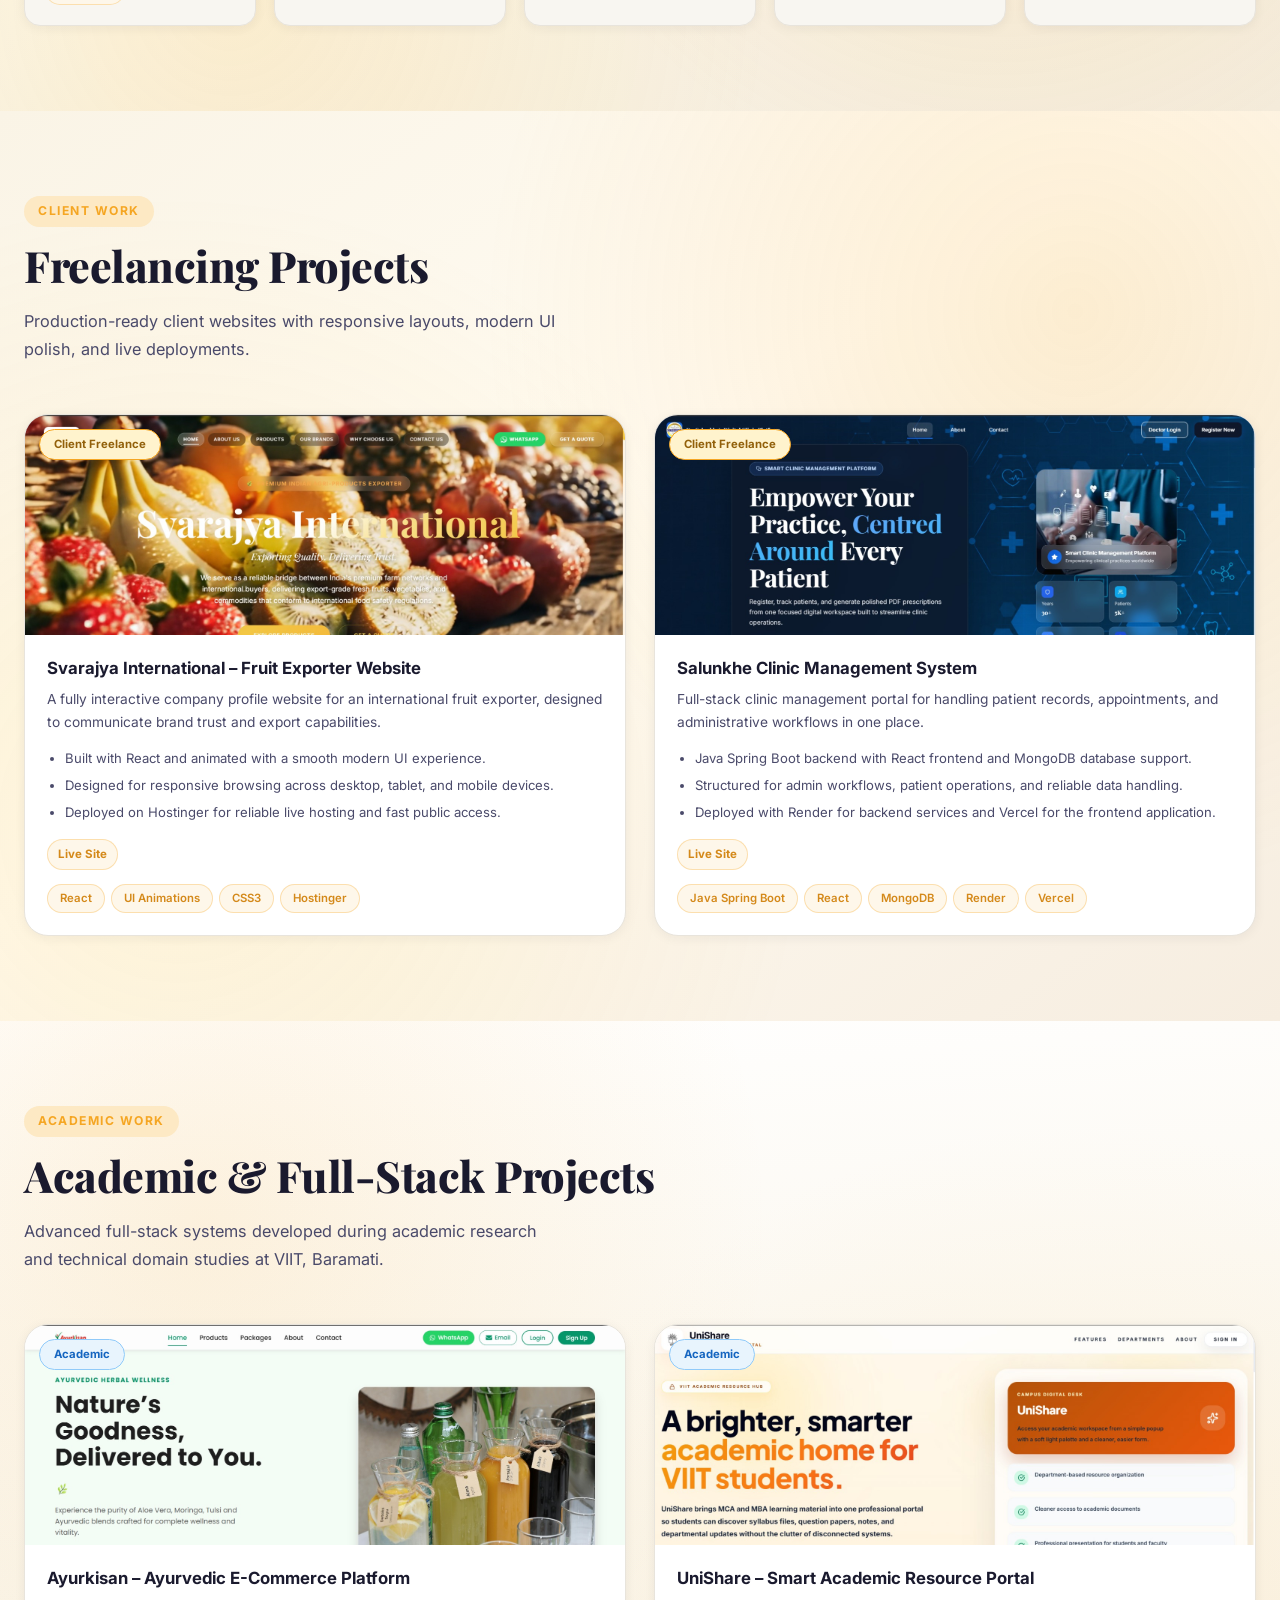
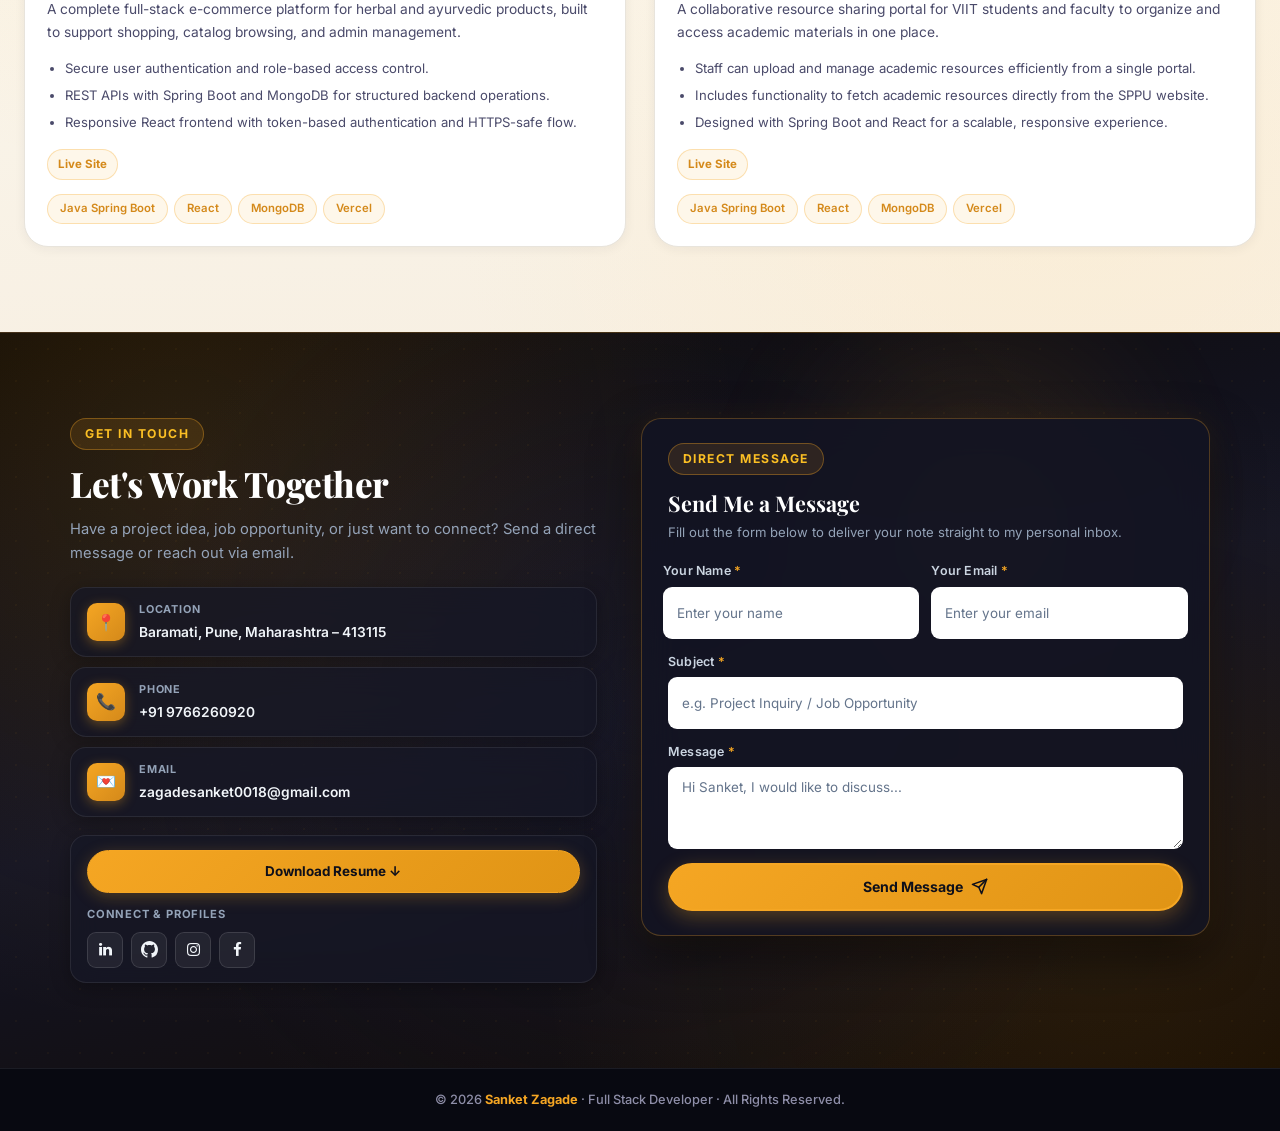
==== commit 4d5fdf4e: "feat: integrate AOS library for scroll animations" ====
--- a/index.html
+++ b/index.html
@@ -409,6 +409,7 @@
 			line-height: 1.8;
 			margin-bottom: 32px;
 			max-width: 500px;
+			text-align: justify;
 		}
 
 		.hero-btns {
@@ -721,7 +722,7 @@
 			box-sizing: border-box;
 			margin: 0 auto;
 			display: grid;
-			grid-template-columns: 1fr 1fr;
+			grid-template-columns: 0.8fr 1.2fr;
 			gap: 60px;
 			align-items: start;
 		}
@@ -796,6 +797,11 @@
 			font-weight: 500;
 			opacity: 0.9;
 			margin-top: 4px;
+		}
+
+		.about-content .section-sub {
+			max-width: 100%;
+			text-align: justify;
 		}
 
 		.about-info-grid {
@@ -2336,7 +2342,7 @@
 				<div class="hero-role">
 					<span id="typing-text">Software Developer</span>
 					<span class="sep">&middot;</span>
-					<span>MCA Postgraduate</span>
+					<span>Transforming ideas into innovative digital experiences.</span>
 				</div>
 				<p class="hero-desc">Java Full Stack Developer experienced in building scalable web applications using
 					Java, Spring Boot, React, and MongoDB. Strong in data structures, OOP, backend performance, and
@@ -2448,7 +2454,7 @@
 			</div>
 			<div class="about-content" data-aos="fade-left" data-aos-duration="700" data-aos-delay="100">
 				<div class="section-tag">About Me</div>
-				<div class="section-divider"></div>
+				<!--<div class="section-divider"></div>-->
 				<h2 class="section-title">I Build Scalable Full-Stack Solutions</h2>
 				<p class="section-sub">I'm a Java Full Stack Developer experienced in building scalable web applications
 					using Java, Spring
@@ -2496,7 +2502,7 @@
 			<div class="skills-header">
 				<div data-aos="fade-right">
 					<div class="section-tag">Technical Skills</div>
-					<div class="section-divider"></div>
+					<!--<div class="section-divider"></div>-->
 					<h2 class="section-title">My Detailed Skill Stack</h2>
 				</div>
 				<p class="section-sub" data-aos="fade-left" style="padding-top:8px;">A detailed breakdown of the tools,
@@ -2614,7 +2620,7 @@
 		<div class="resume-inner">
 			<div data-aos="fade-up">
 				<div class="section-tag">Resume</div>
-				<div class="section-divider"></div>
+				<!--<div class="section-divider"></div>-->
 				<h2 class="section-title">Professional Experience</h2>
 				<p class="section-sub">Work history extracted from the resume and expanded so the role reads clearly on
 					the portfolio.</p>
@@ -2656,7 +2662,7 @@
 		<div class="resume-inner">
 			<div data-aos="fade-up">
 				<div class="section-tag">Academic Background</div>
-				<div class="section-divider"></div>
+				<!--<div class="section-divider"></div>-->
 				<h2 class="section-title">Education</h2>
 				<p class="section-sub">Detailed education history from the resume, shown separately from the experience
 					section as requested.</p>
@@ -2719,7 +2725,7 @@
 		<div class="certifications-inner">
 			<div data-aos="fade-up">
 				<div class="section-tag">Credentials</div>
-				<div class="section-divider"></div>
+				<!--<div class="section-divider"></div>-->
 				<h2 class="section-title">Certifications</h2>
 				<p class="section-sub">Additional learning and certifications listed in the resume.</p>
 			</div>
@@ -2758,7 +2764,7 @@
 		<div class="projects-inner">
 			<div data-aos="fade-up">
 				<div class="section-tag">Client Work</div>
-				<div class="section-divider"></div>
+				<!--<div class="section-divider"></div>-->
 				<h2 class="section-title">Freelancing Projects</h2>
 				<p class="section-sub">Production-ready client websites with responsive layouts, modern UI polish, and
 					live deployments.</p>
@@ -2834,7 +2840,7 @@
 		<div class="projects-inner">
 			<div data-aos="fade-up">
 				<div class="section-tag">Academic Work</div>
-				<div class="section-divider"></div>
+				<!--<div class="section-divider"></div>-->
 				<h2 class="section-title">Academic &amp; Full-Stack Projects</h2>
 				<p class="section-sub">Advanced full-stack systems developed during academic research and technical
 					domain studies at VIIT, Baramati.</p>
@@ -3041,21 +3047,23 @@
 
 		// Typing animation
 		var typingEl = document.getElementById('typing-text');
-		var roles = ['Software Developer', 'Java Full Stack Developer', 'React Developer', 'MCA Postgraduate'];
-		var roleIdx = 0, charIdx = 0, isDeleting = false;
-		function typeRole() {
-			var current = roles[roleIdx];
-			if (isDeleting) {
-				typingEl.textContent = current.slice(0, charIdx--);
-				if (charIdx < 0) { isDeleting = false; roleIdx = (roleIdx + 1) % roles.length; setTimeout(typeRole, 400); return; }
-				setTimeout(typeRole, 55);
-			} else {
-				typingEl.textContent = current.slice(0, charIdx++);
-				if (charIdx > current.length) { isDeleting = true; setTimeout(typeRole, 1800); return; }
-				setTimeout(typeRole, 100);
-			}
-		}
-		typeRole();
+		if (typingEl) {
+			var roles = ['Software Developer', 'Java Full Stack Developer', 'React Developer', 'MCA Postgraduate'];
+			var roleIdx = 0, charIdx = 0, isDeleting = false;
+			function typeRole() {
+				var current = roles[roleIdx];
+				if (isDeleting) {
+					typingEl.textContent = current.slice(0, charIdx--);
+					if (charIdx < 0) { isDeleting = false; roleIdx = (roleIdx + 1) % roles.length; setTimeout(typeRole, 400); return; }
+					setTimeout(typeRole, 55);
+				} else {
+					typingEl.textContent = current.slice(0, charIdx++);
+					if (charIdx > current.length) { isDeleting = true; setTimeout(typeRole, 1800); return; }
+					setTimeout(typeRole, 100);
+				}
+			}
+			typeRole();
+		}
 
 		// Smooth scroll
 		document.querySelectorAll('a[href^="#"]').forEach(function (a) {
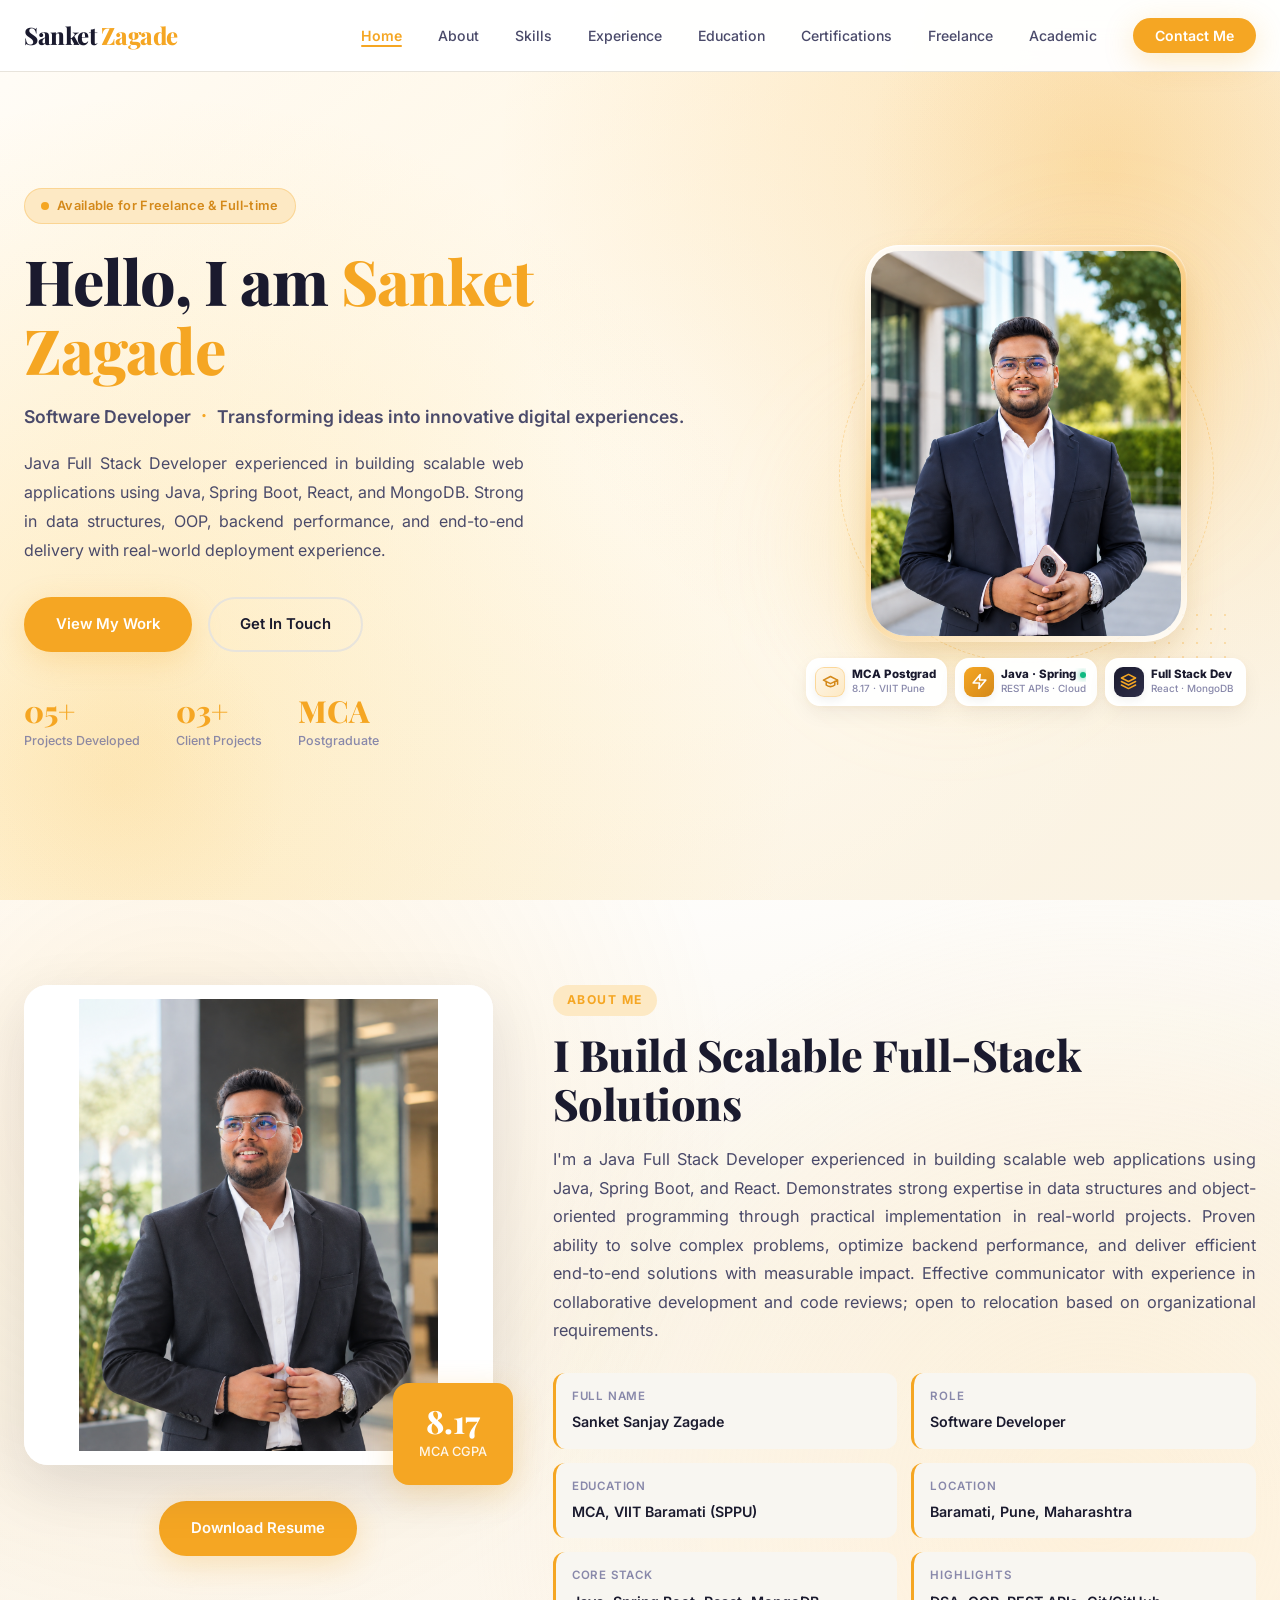
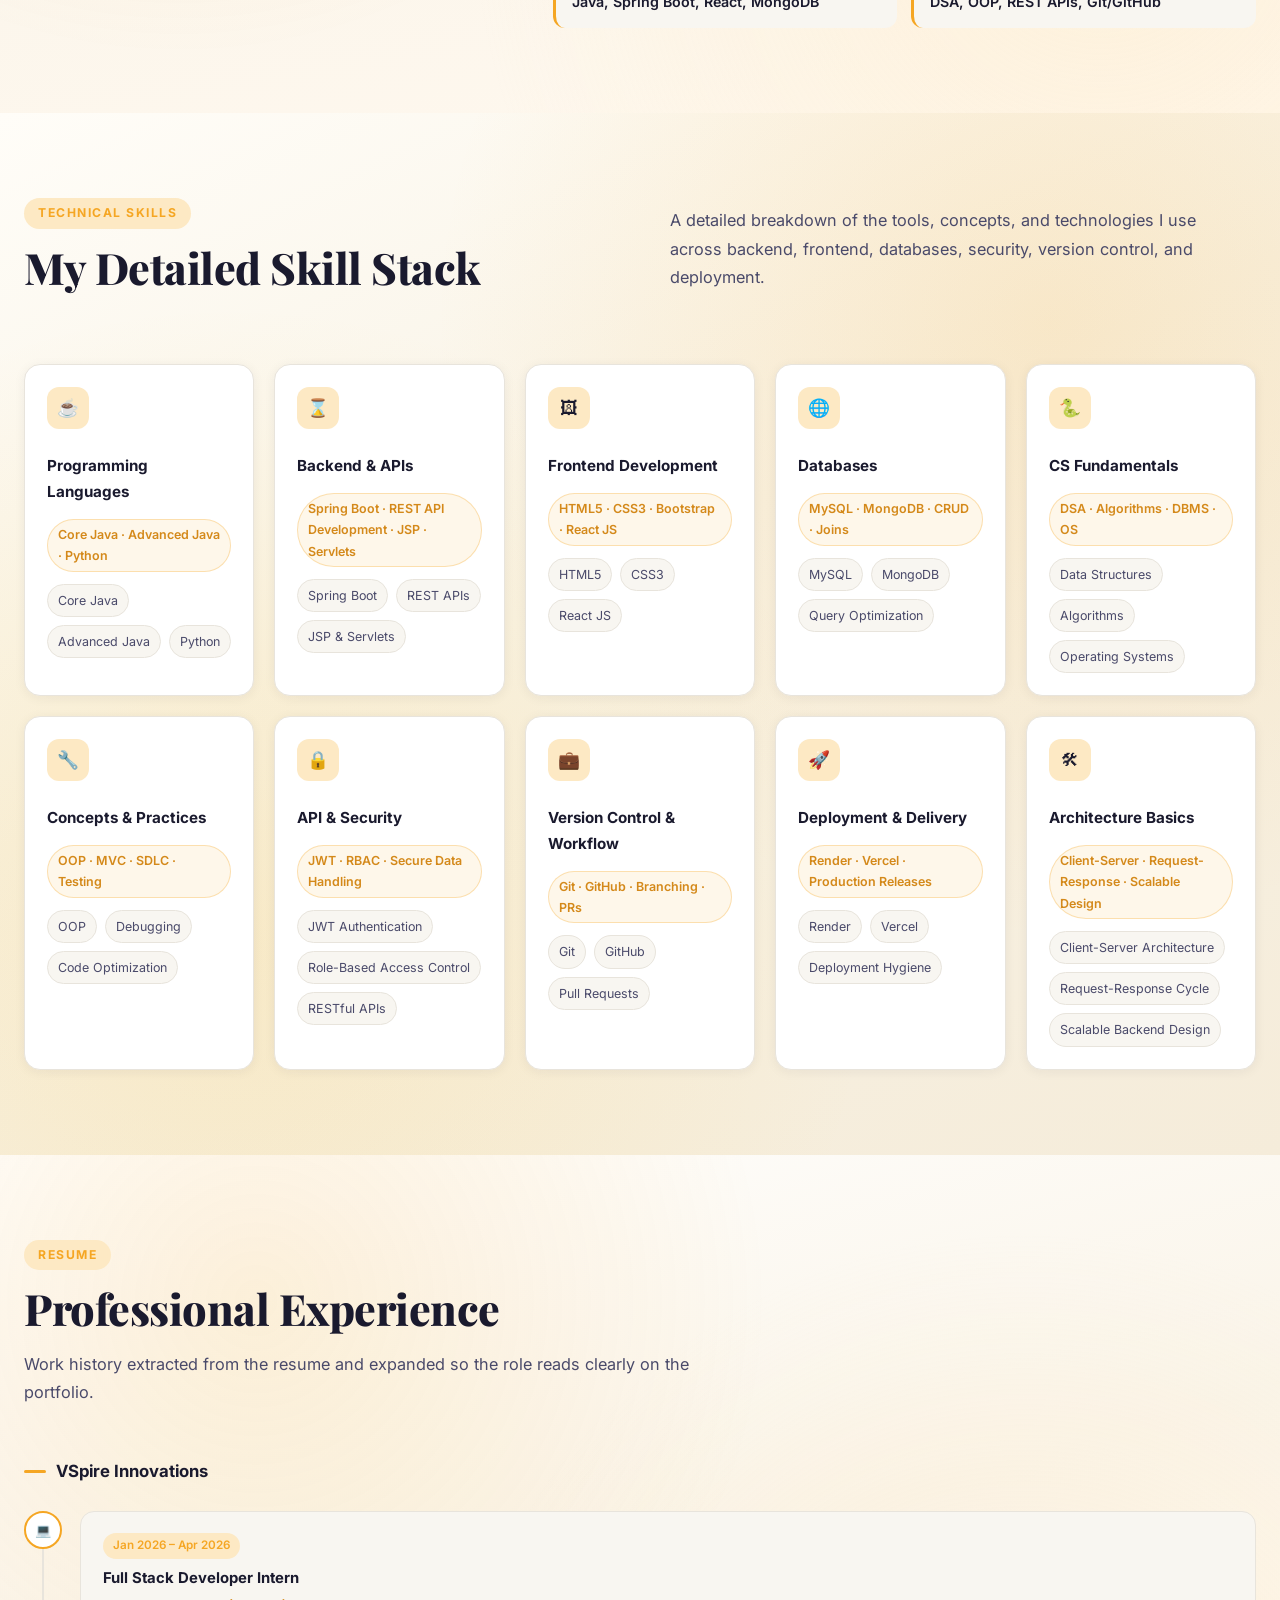
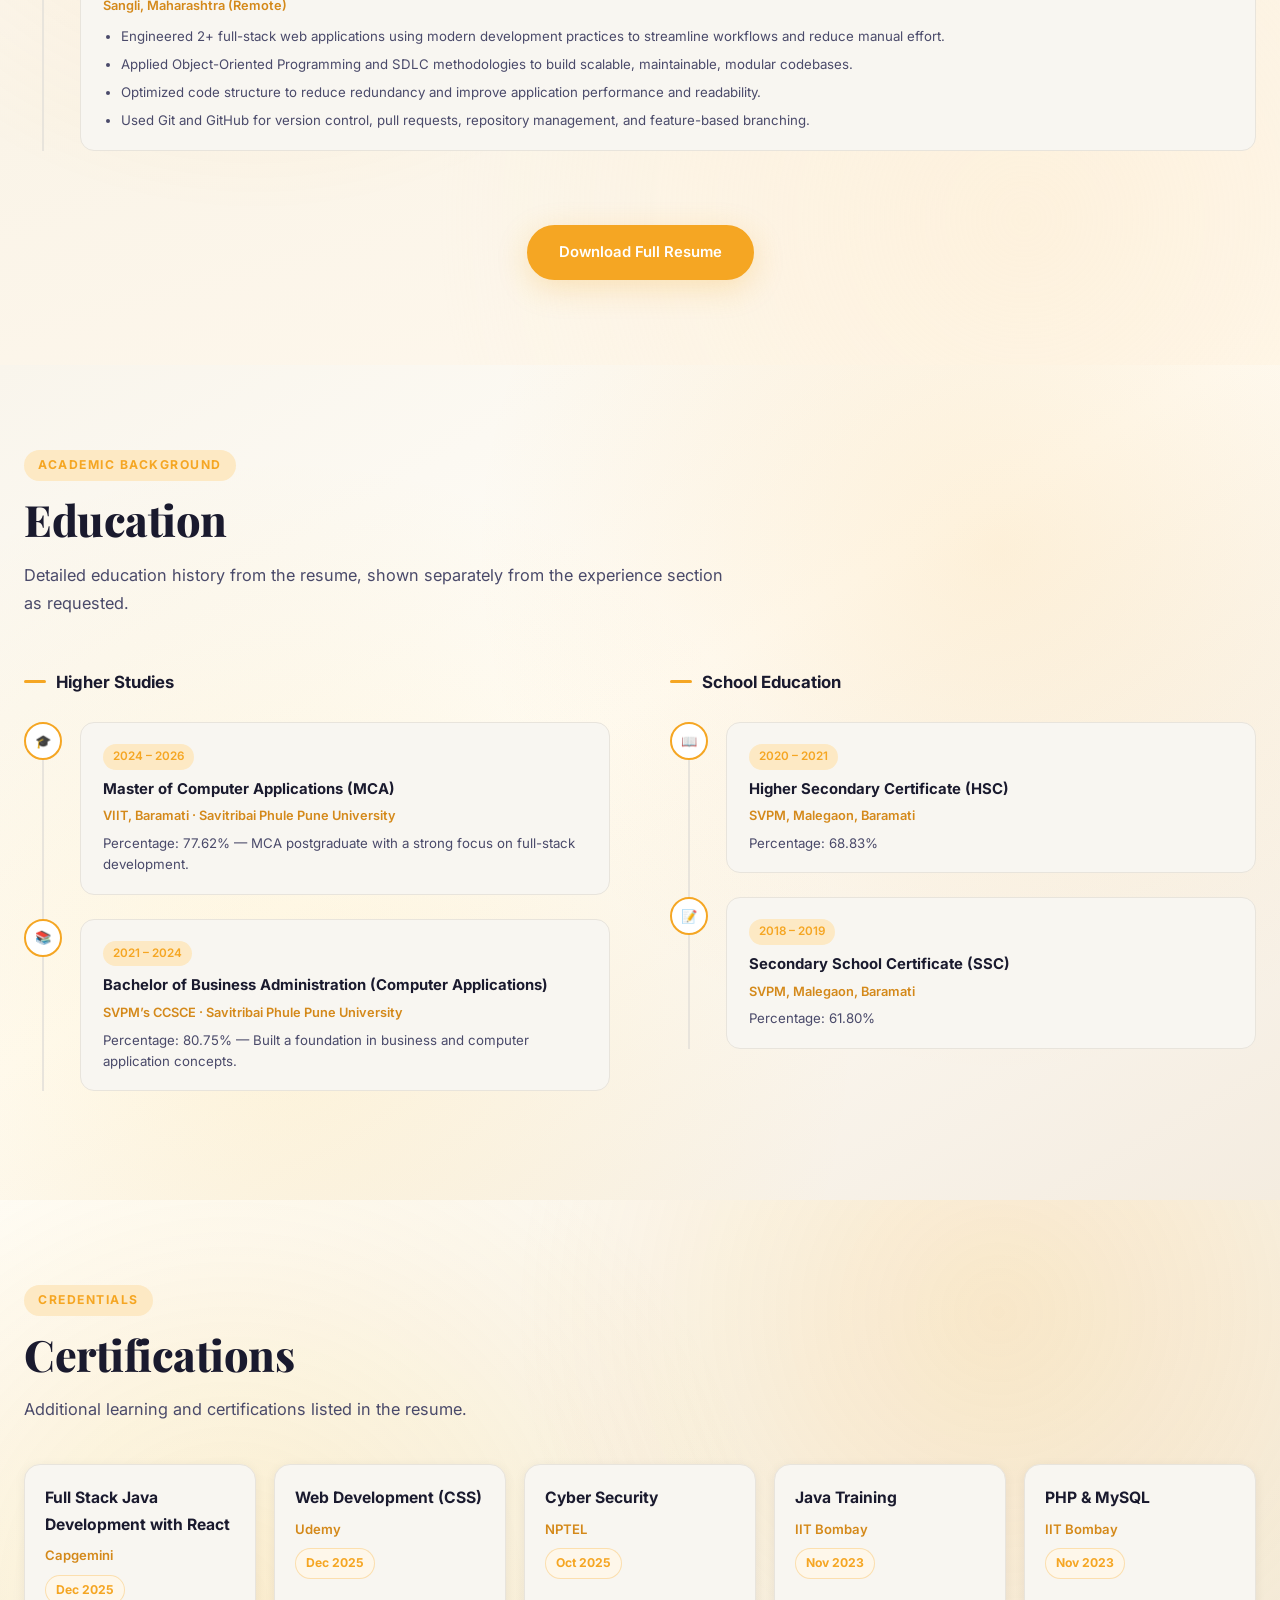
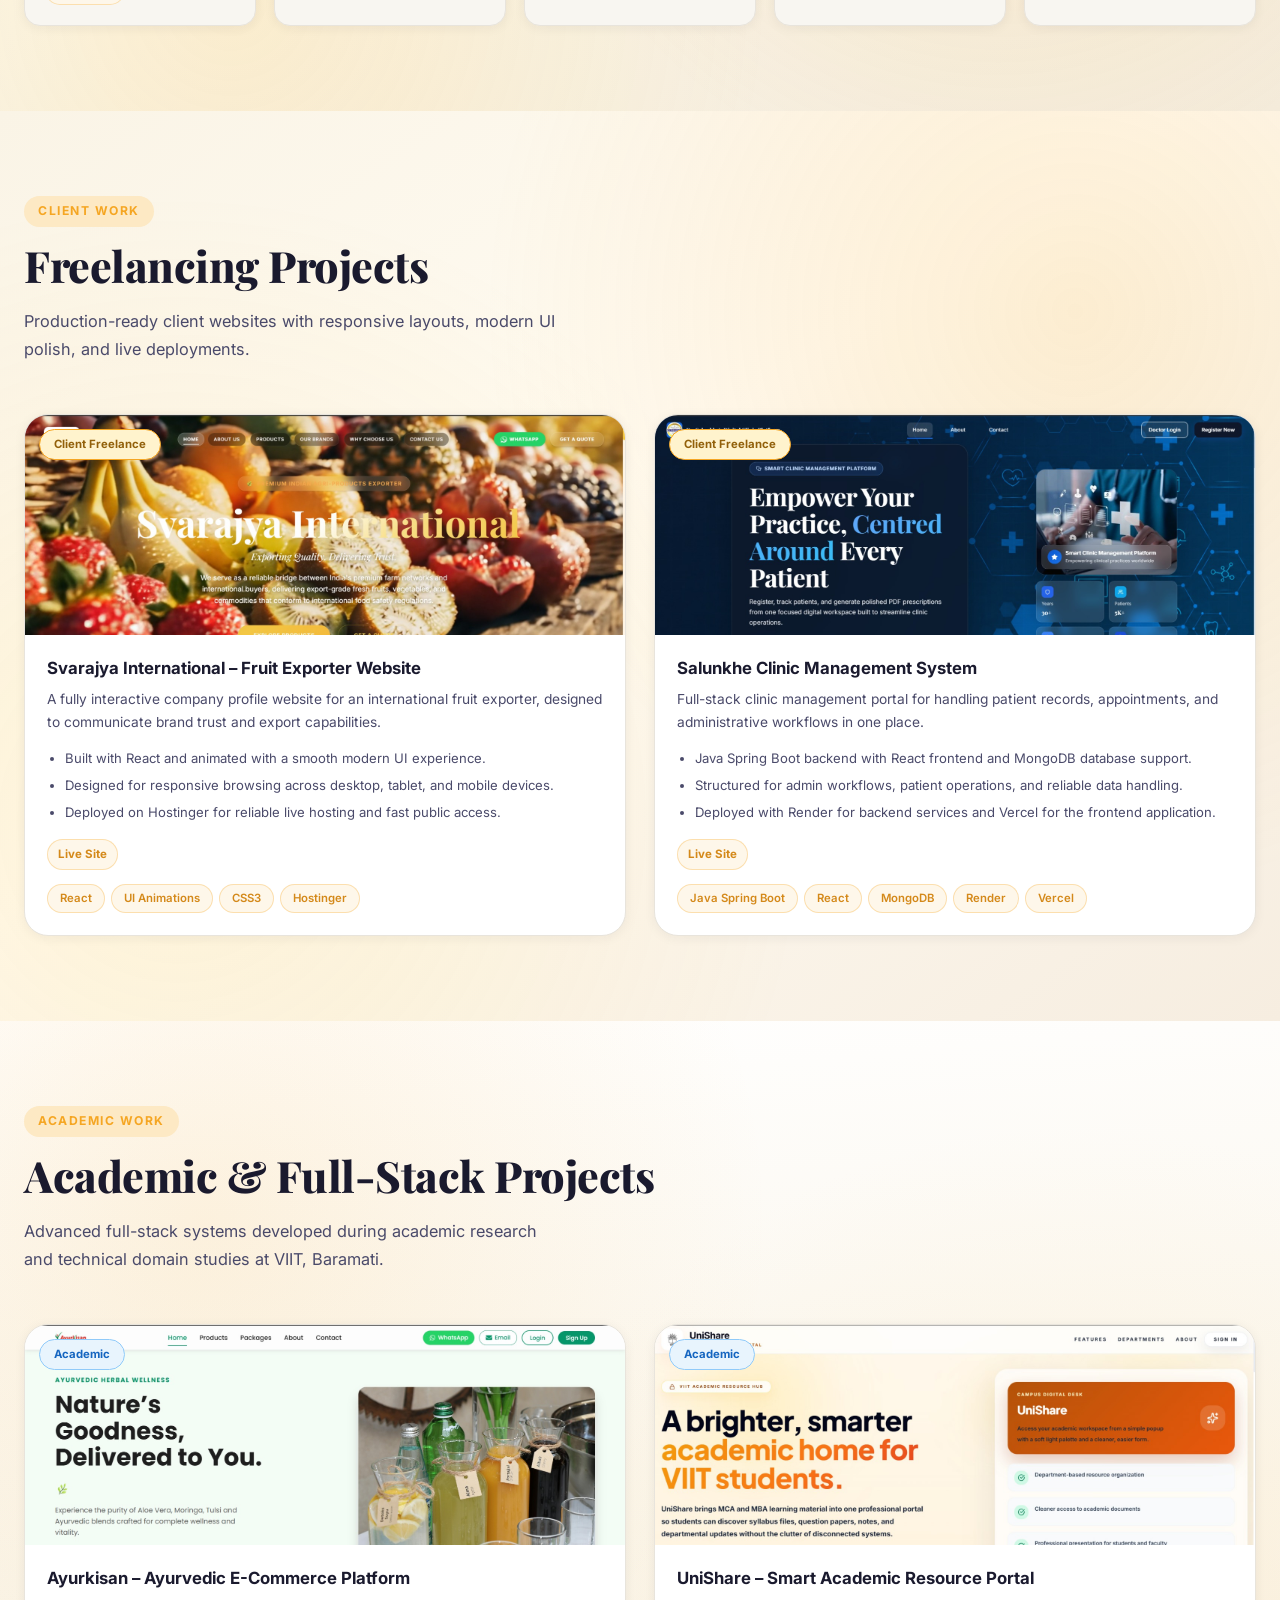
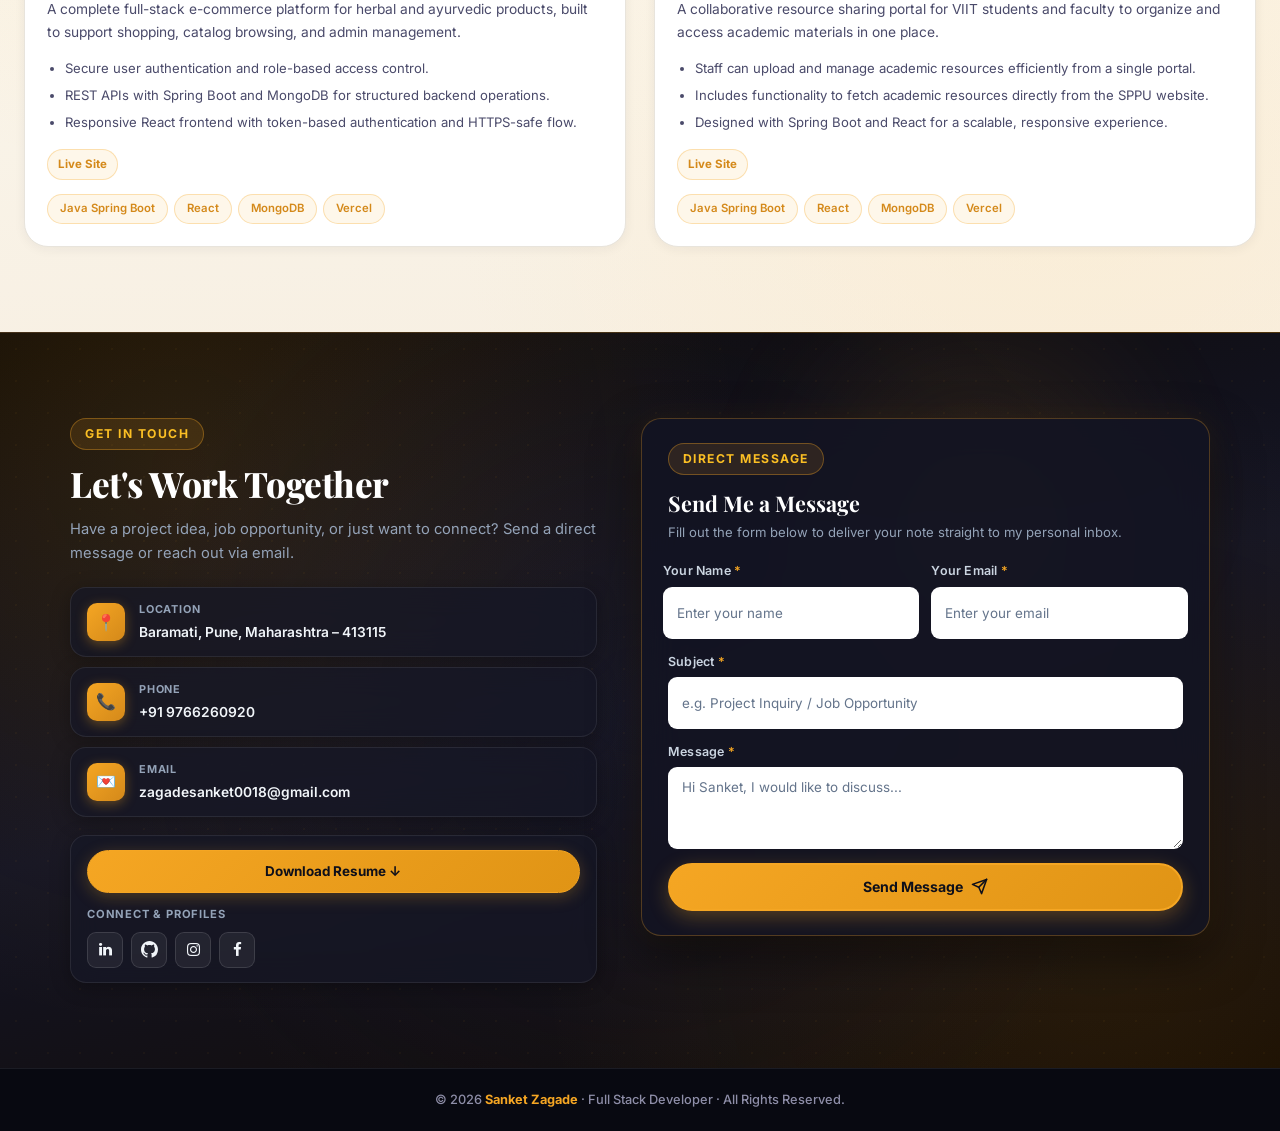
==== commit ecb285e3: "Added zero" ====
--- a/index.html
+++ b/index.html
@@ -2353,11 +2353,11 @@
 				</div>
 				<div class="hero-stats">
 					<div>
-						<div class="hero-stat-num">5+</div>
+						<div class="hero-stat-num">05+</div>
 						<div class="hero-stat-label">Projects Developed</div>
 					</div>
 					<div>
-						<div class="hero-stat-num">3+</div>
+						<div class="hero-stat-num">03+</div>
 						<div class="hero-stat-label">Client Projects</div>
 					</div>
 					<div>
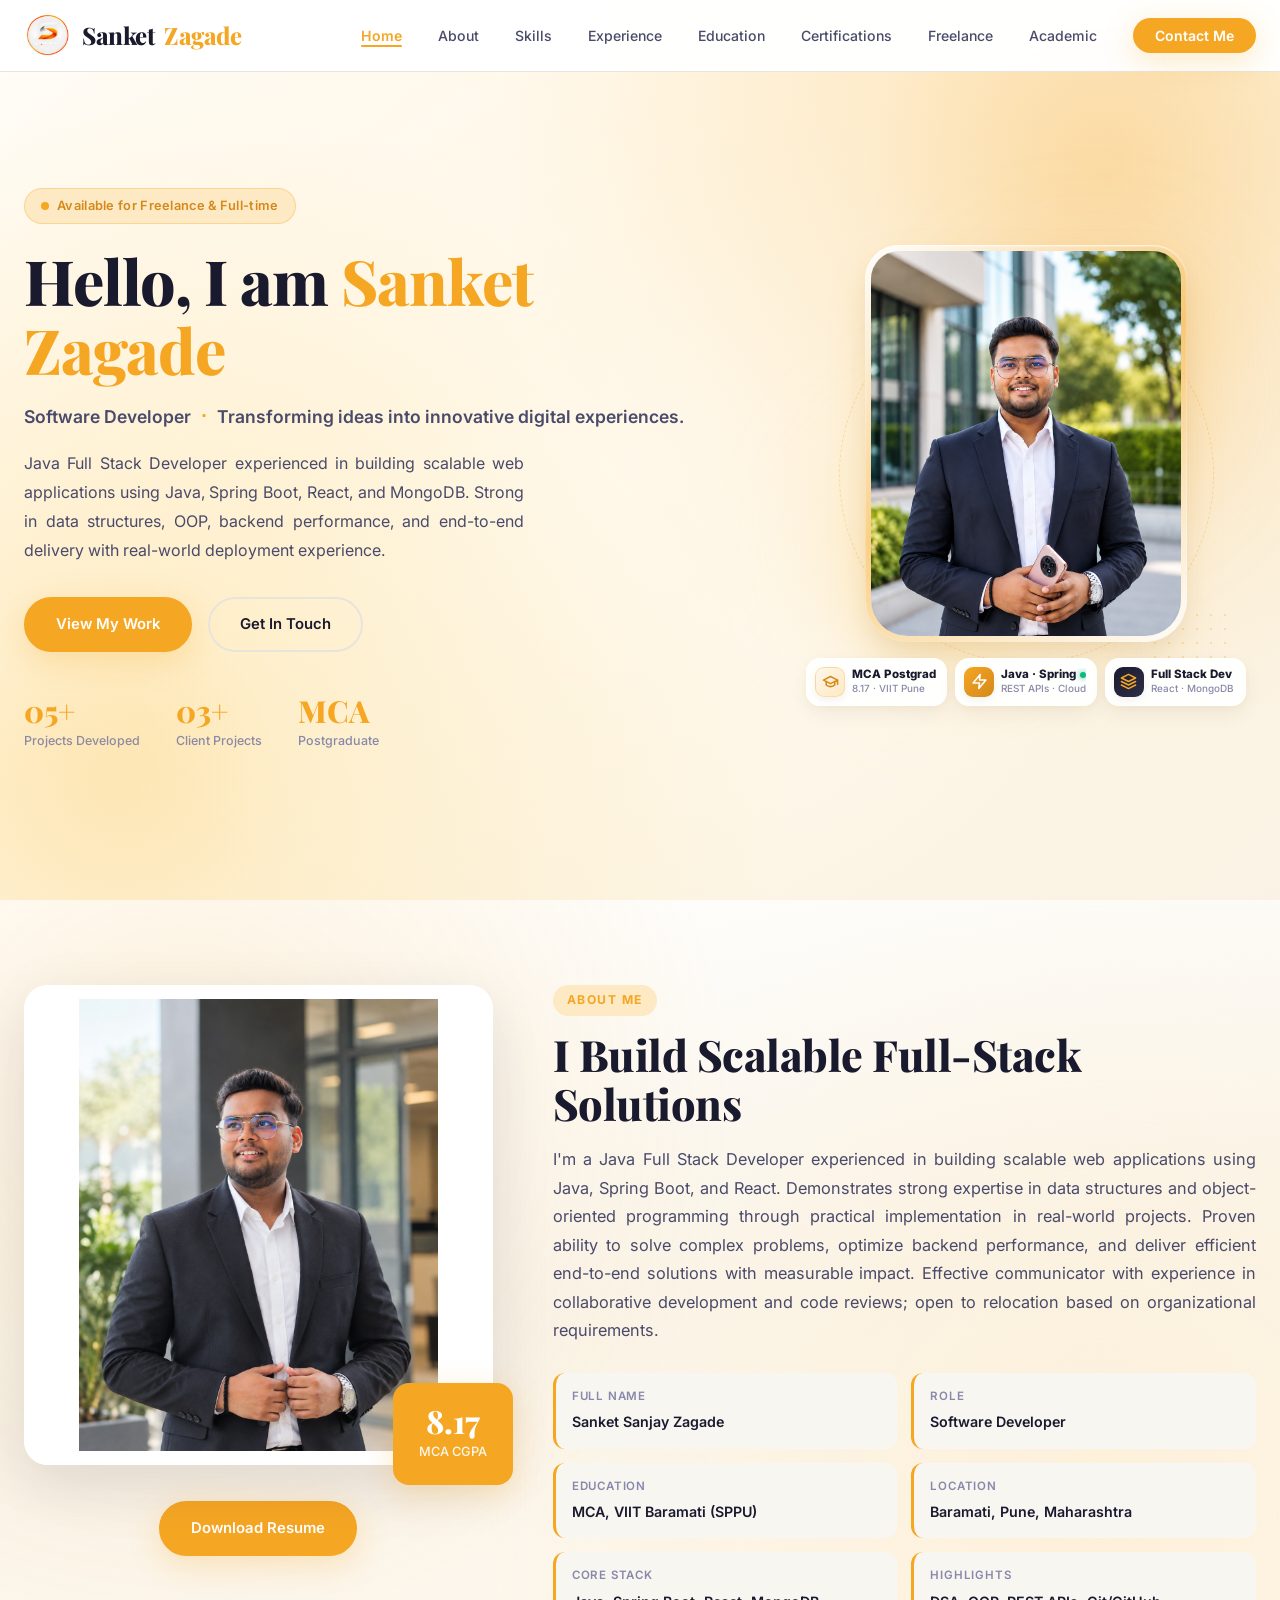
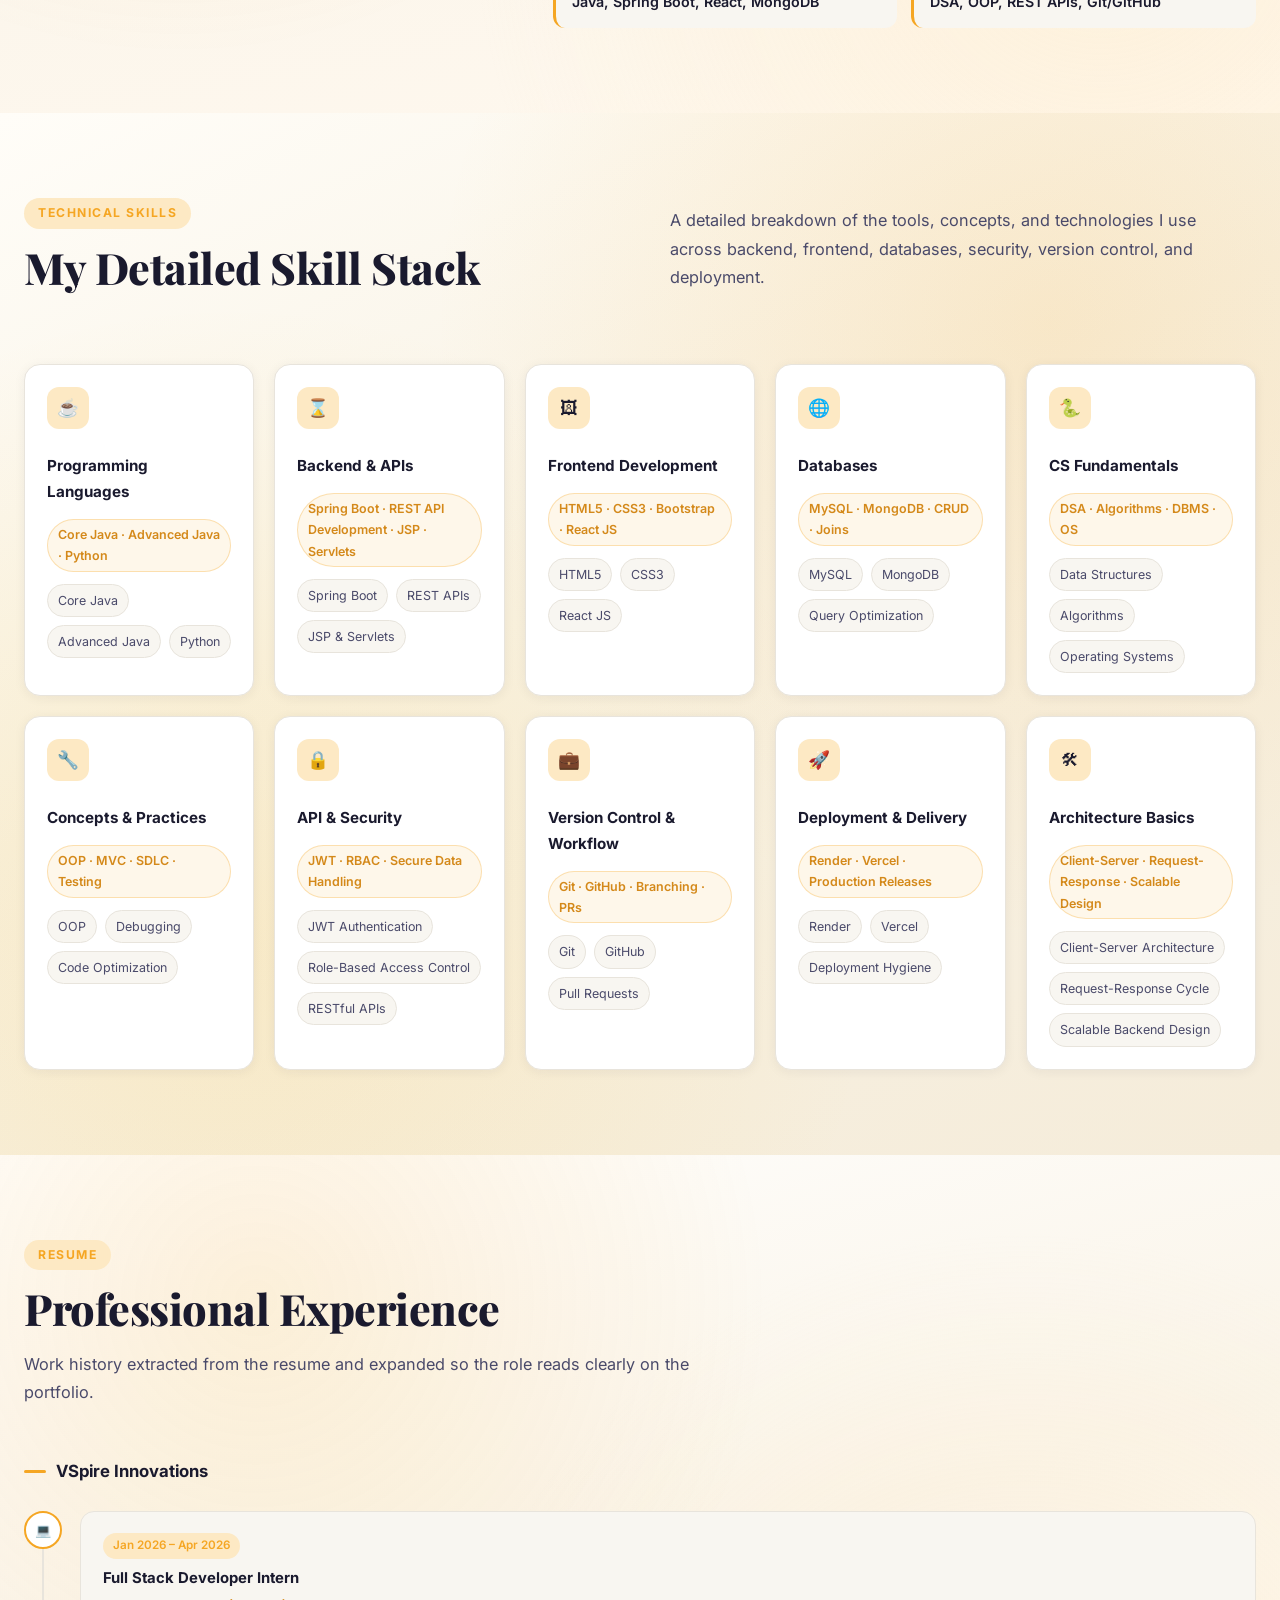
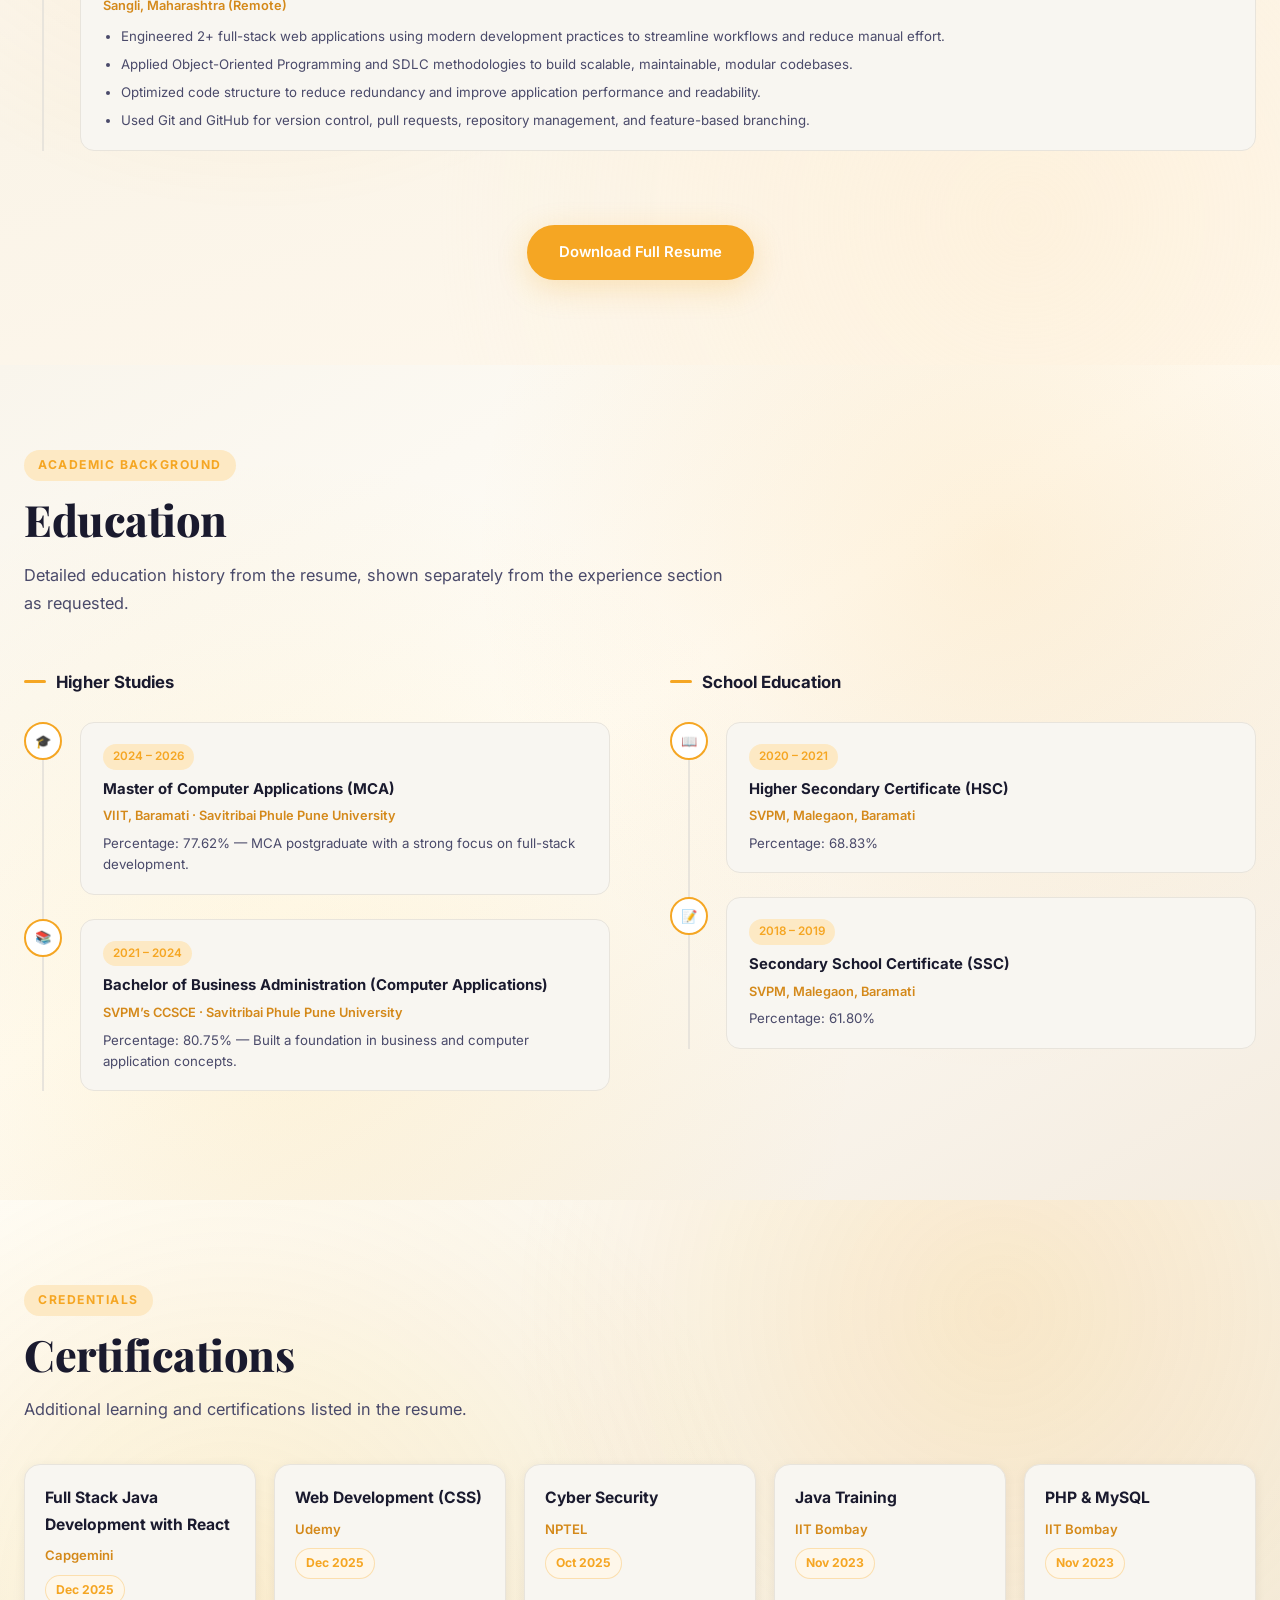
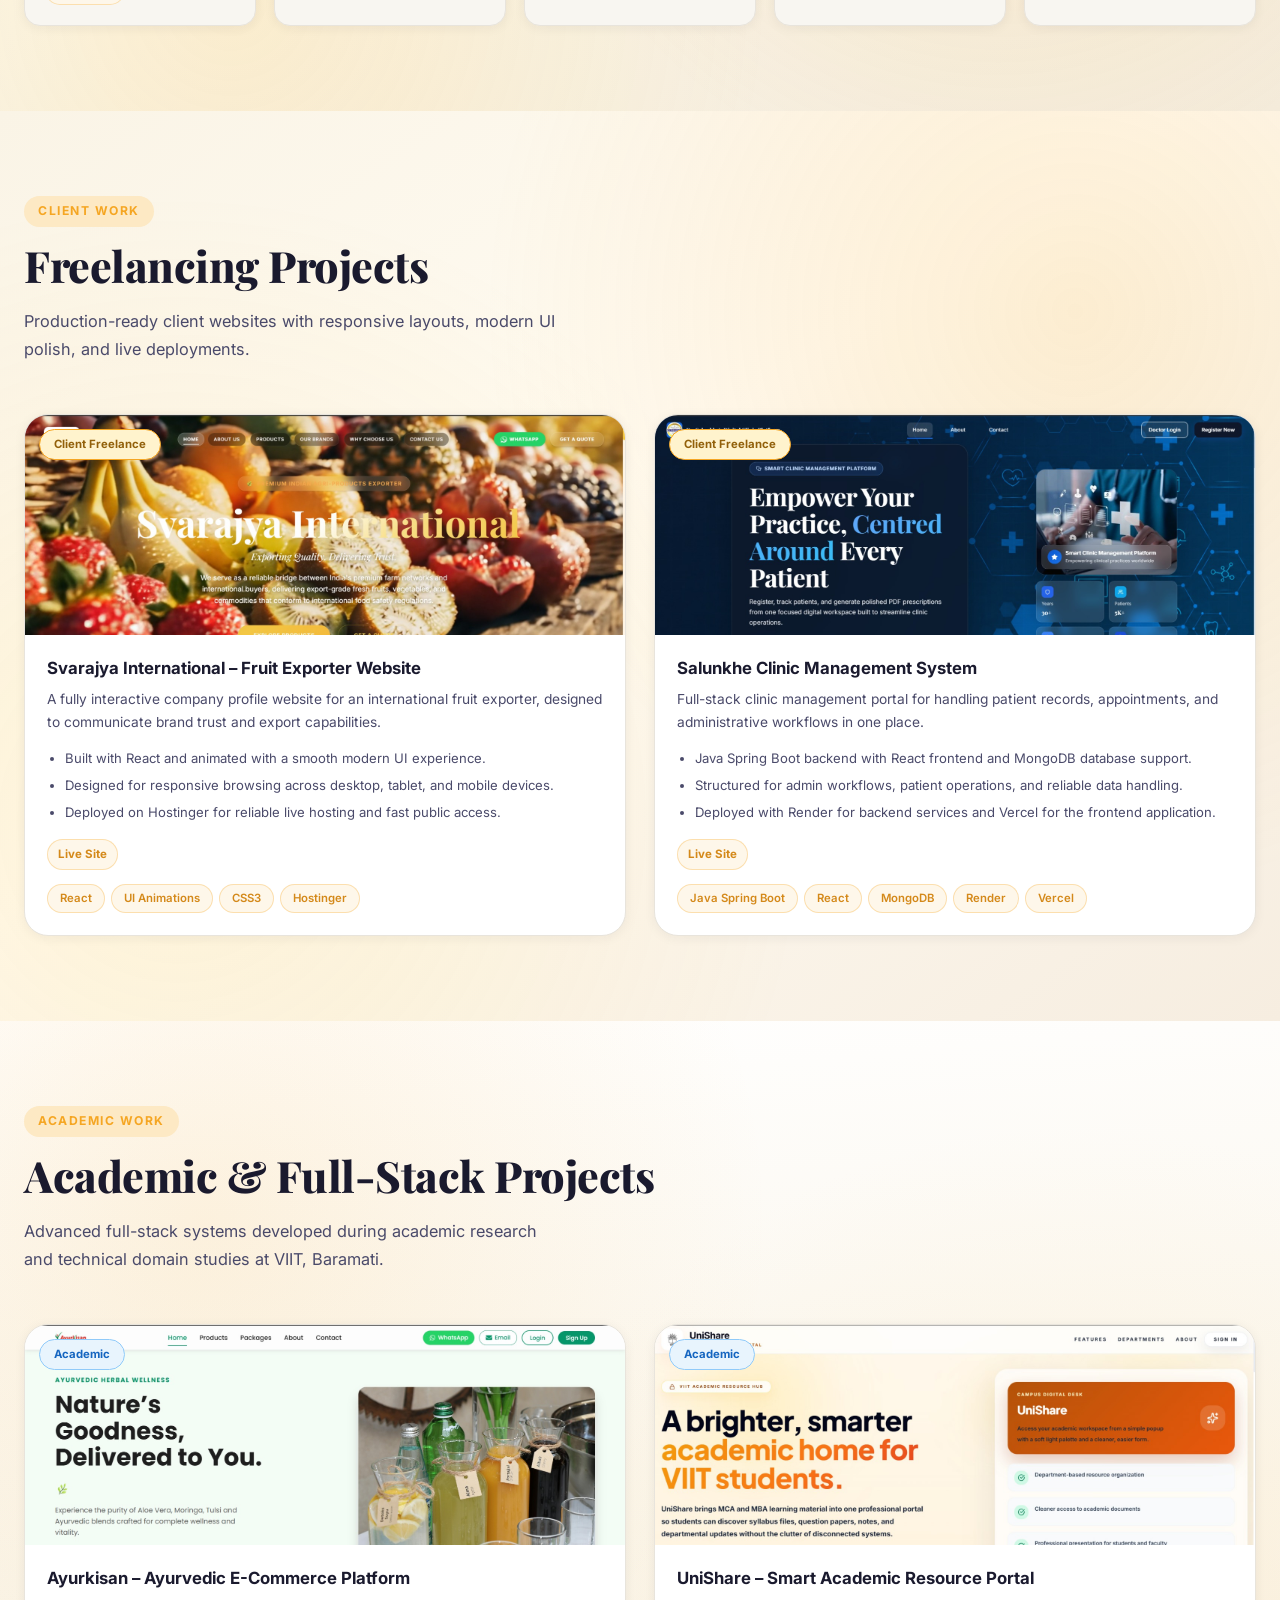
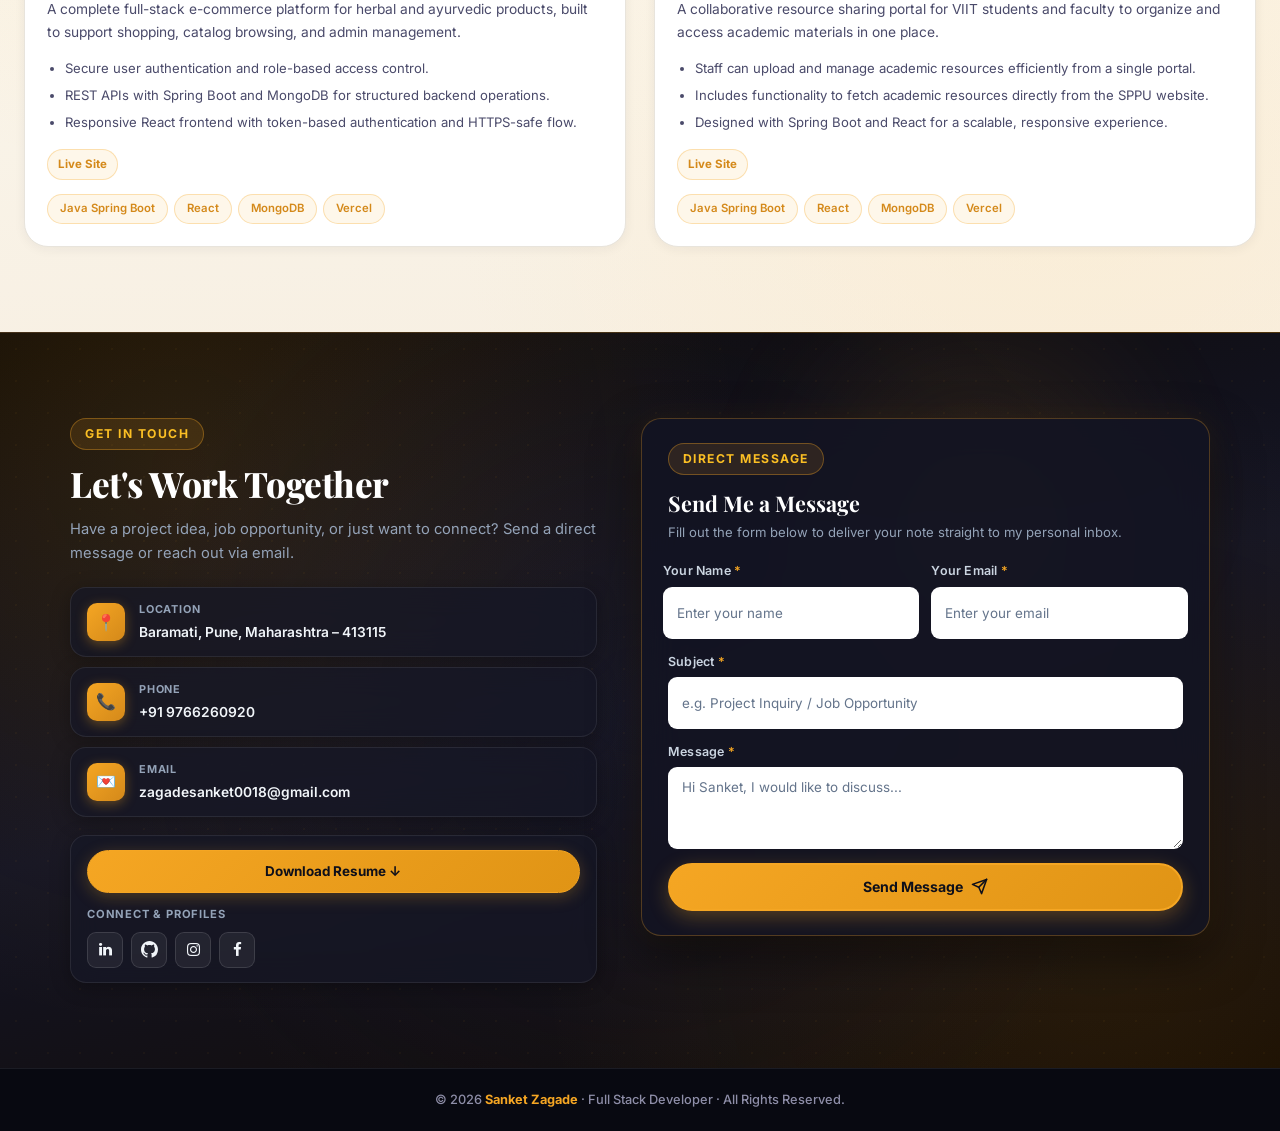
==== commit a1af2dd0: "feat: add logo image and update navbar to include logo" ====
--- a/index.html
+++ b/index.html
@@ -7,6 +7,8 @@
 	<meta name="viewport" content="width=device-width, initial-scale=1, shrink-to-fit=no">
 	<meta name="description"
 		content="Sanket Zagade - Full Stack Developer and MCA Postgraduate. Java, Spring Boot, React, MongoDB specialist based in Baramati, Pune.">
+	<link rel="icon" type="image/png" href="images/Logo.png">
+	<link rel="apple-touch-icon" href="images/Logo.png">
 	<link rel="preconnect" href="https://fonts.googleapis.com">
 	<link rel="preconnect" href="https://fonts.gstatic.com" crossorigin>
 	<link
@@ -107,12 +109,22 @@
 		}
 
 		.nav-brand {
+			display: inline-flex;
+			align-items: center;
+			gap: 10px;
 			font-family: 'Playfair Display', serif;
 			font-size: 1.5rem;
 			font-weight: 800;
 			color: var(--accent);
 			text-decoration: none;
 			letter-spacing: -0.5px;
+		}
+
+		.nav-brand-logo {
+			width: 48px;
+			height: 48px;
+			object-fit: contain;
+			flex-shrink: 0;
 		}
 
 		.nav-brand span {
@@ -1981,8 +1993,14 @@
 			}
 
 			.nav-brand {
+				gap: 8px;
 				font-size: 1.15rem;
 				flex-shrink: 0;
+			}
+
+			.nav-brand-logo {
+				width: 42px;
+				height: 42px;
 			}
 
 			.nav-links {
@@ -2319,7 +2337,8 @@
 
 	<!-- NAVBAR -->
 	<nav class="site-navbar" id="site-navbar">
-		<a class="nav-brand" href="#home">Sanket<span> Zagade</span></a>
+		<a class="nav-brand" href="#home"><img class="nav-brand-logo" src="images/Logo.png" alt="">Sanket<span>
+				Zagade</span></a>
 		<ul class="nav-links">
 			<li><a href="#home">Home</a></li>
 			<li><a href="#about">About</a></li>
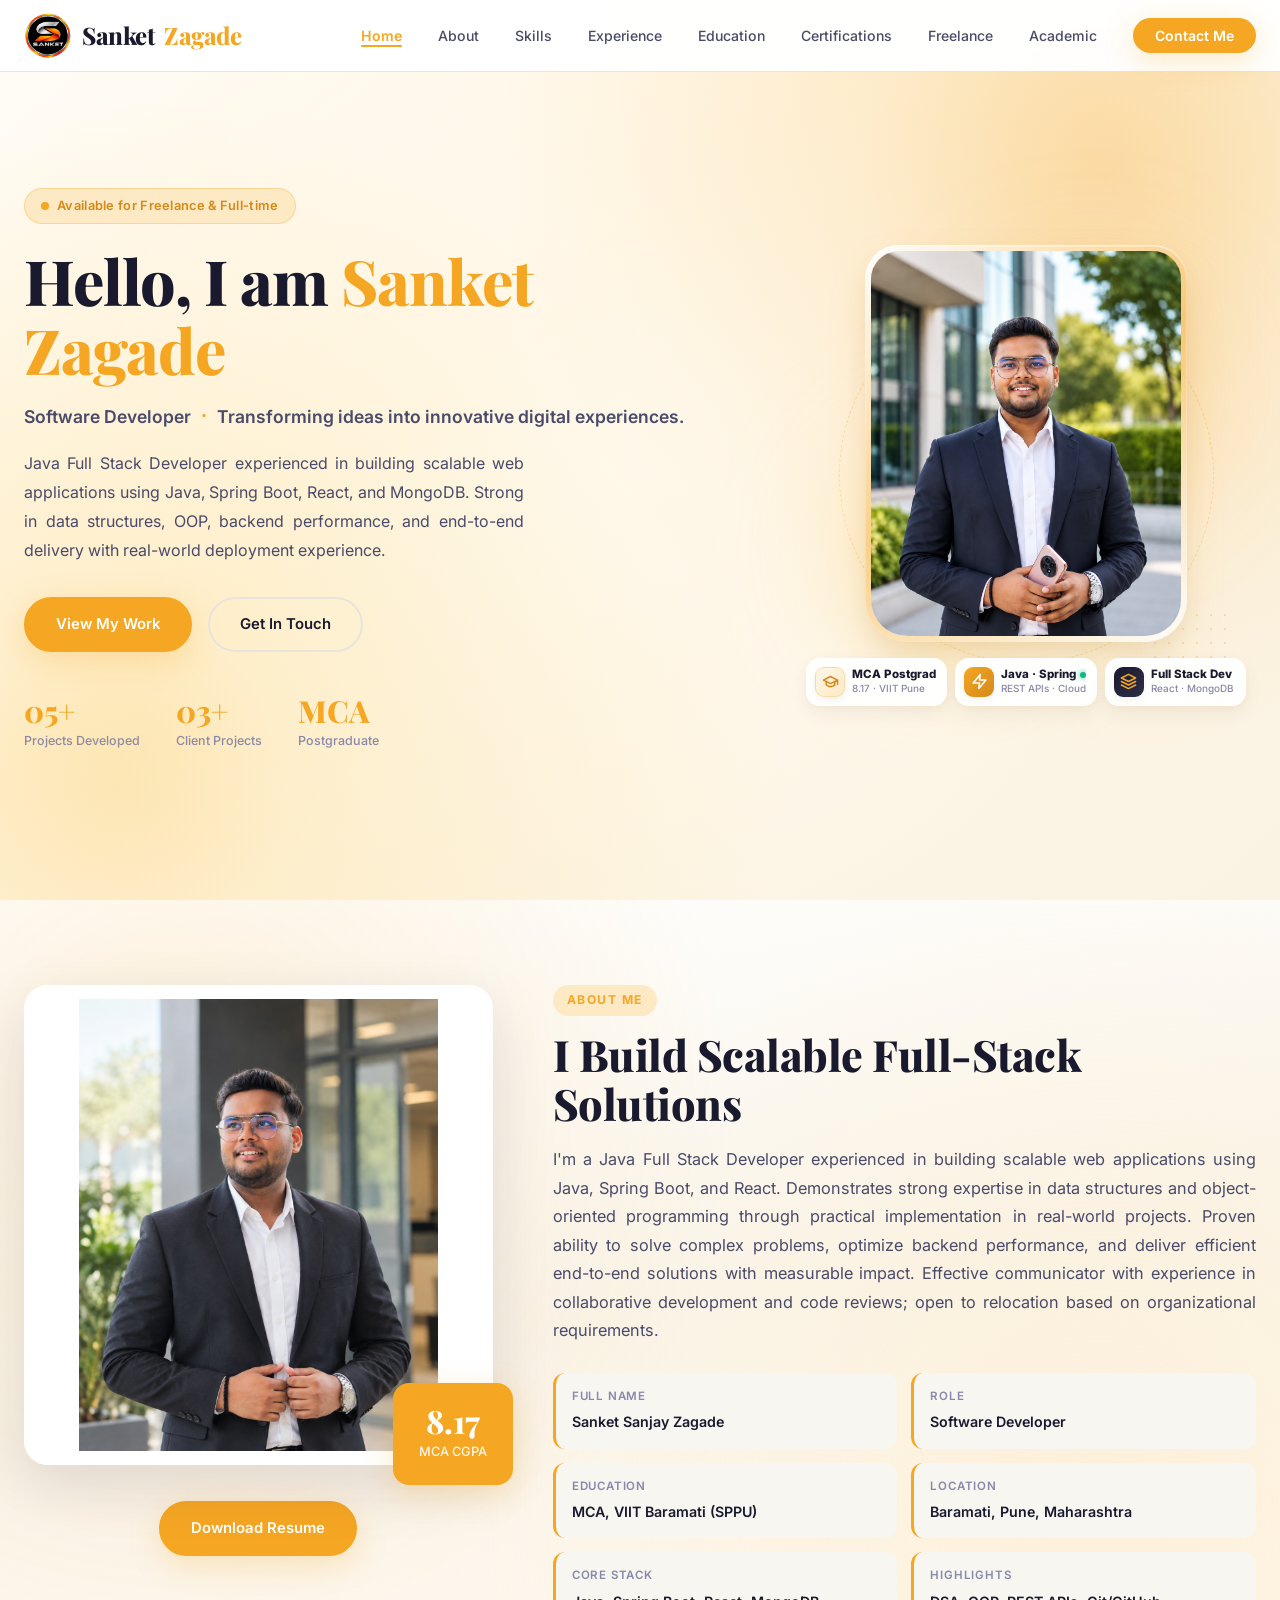
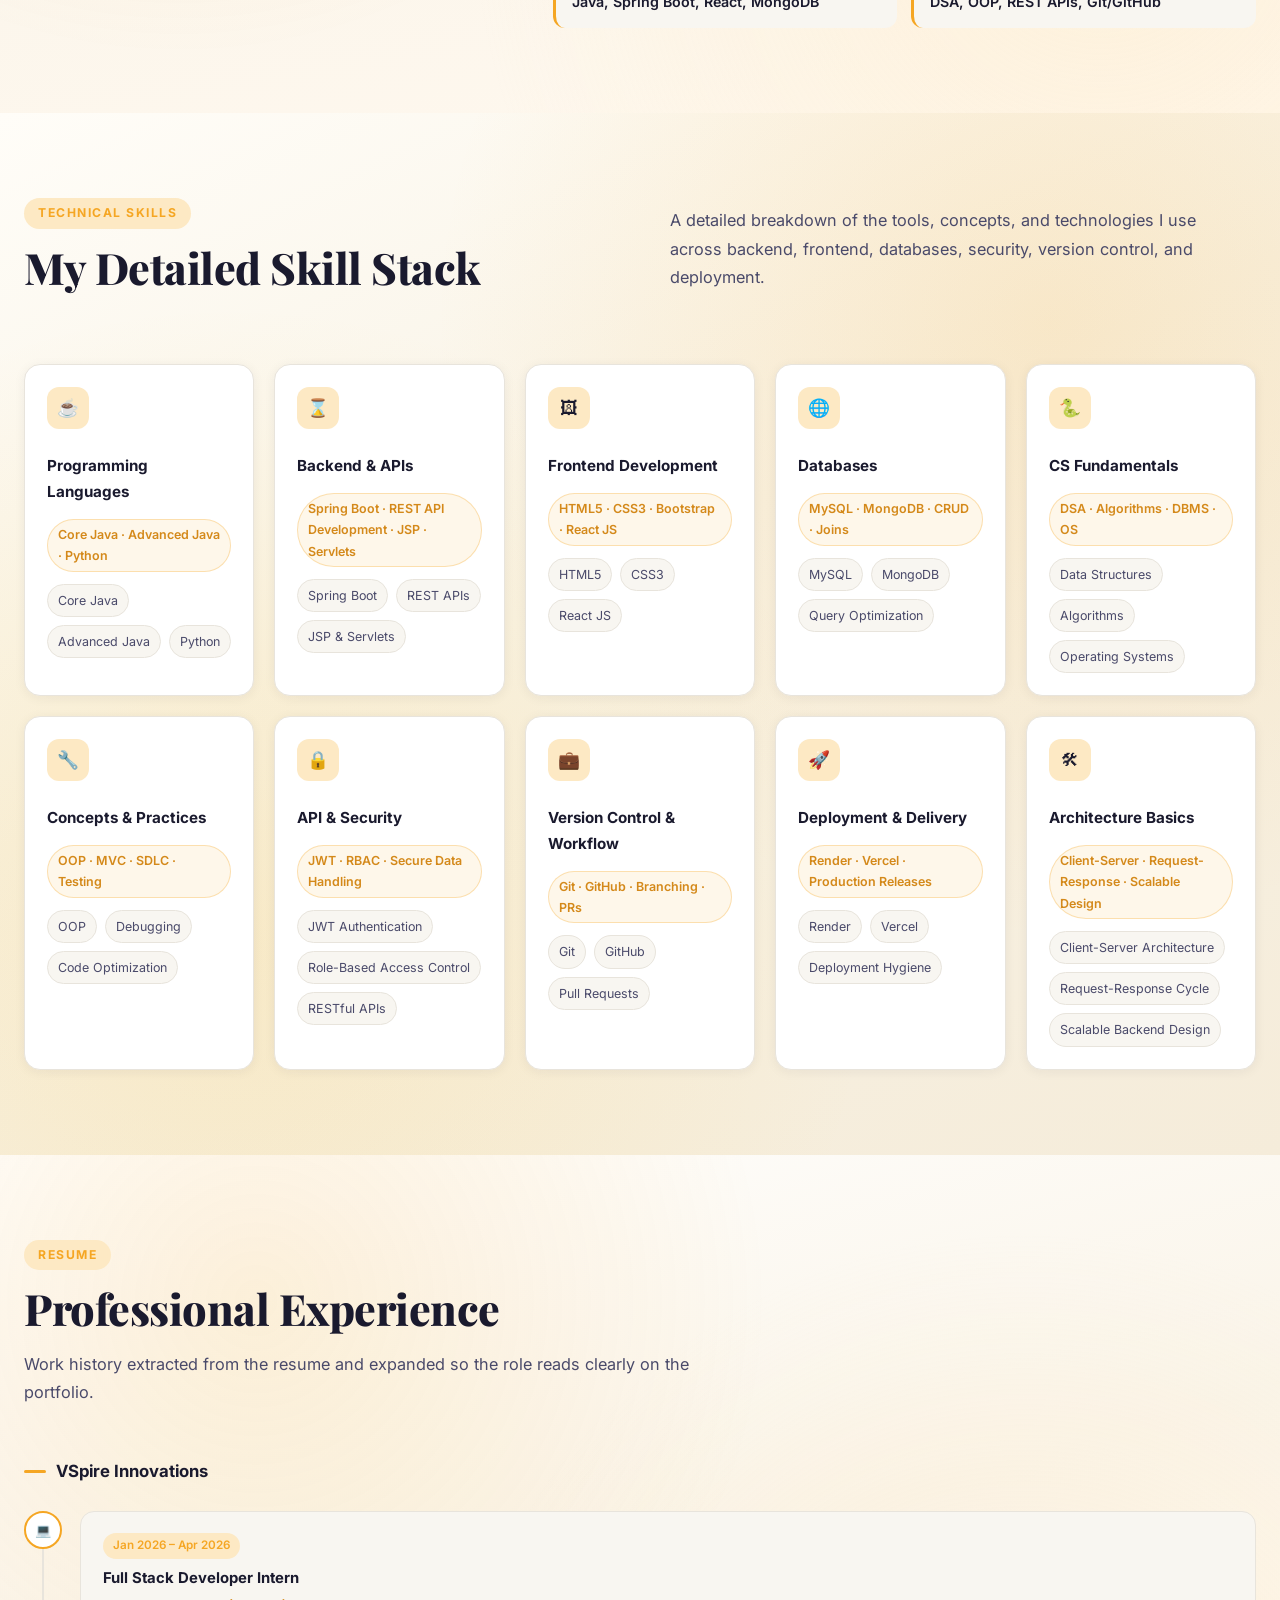
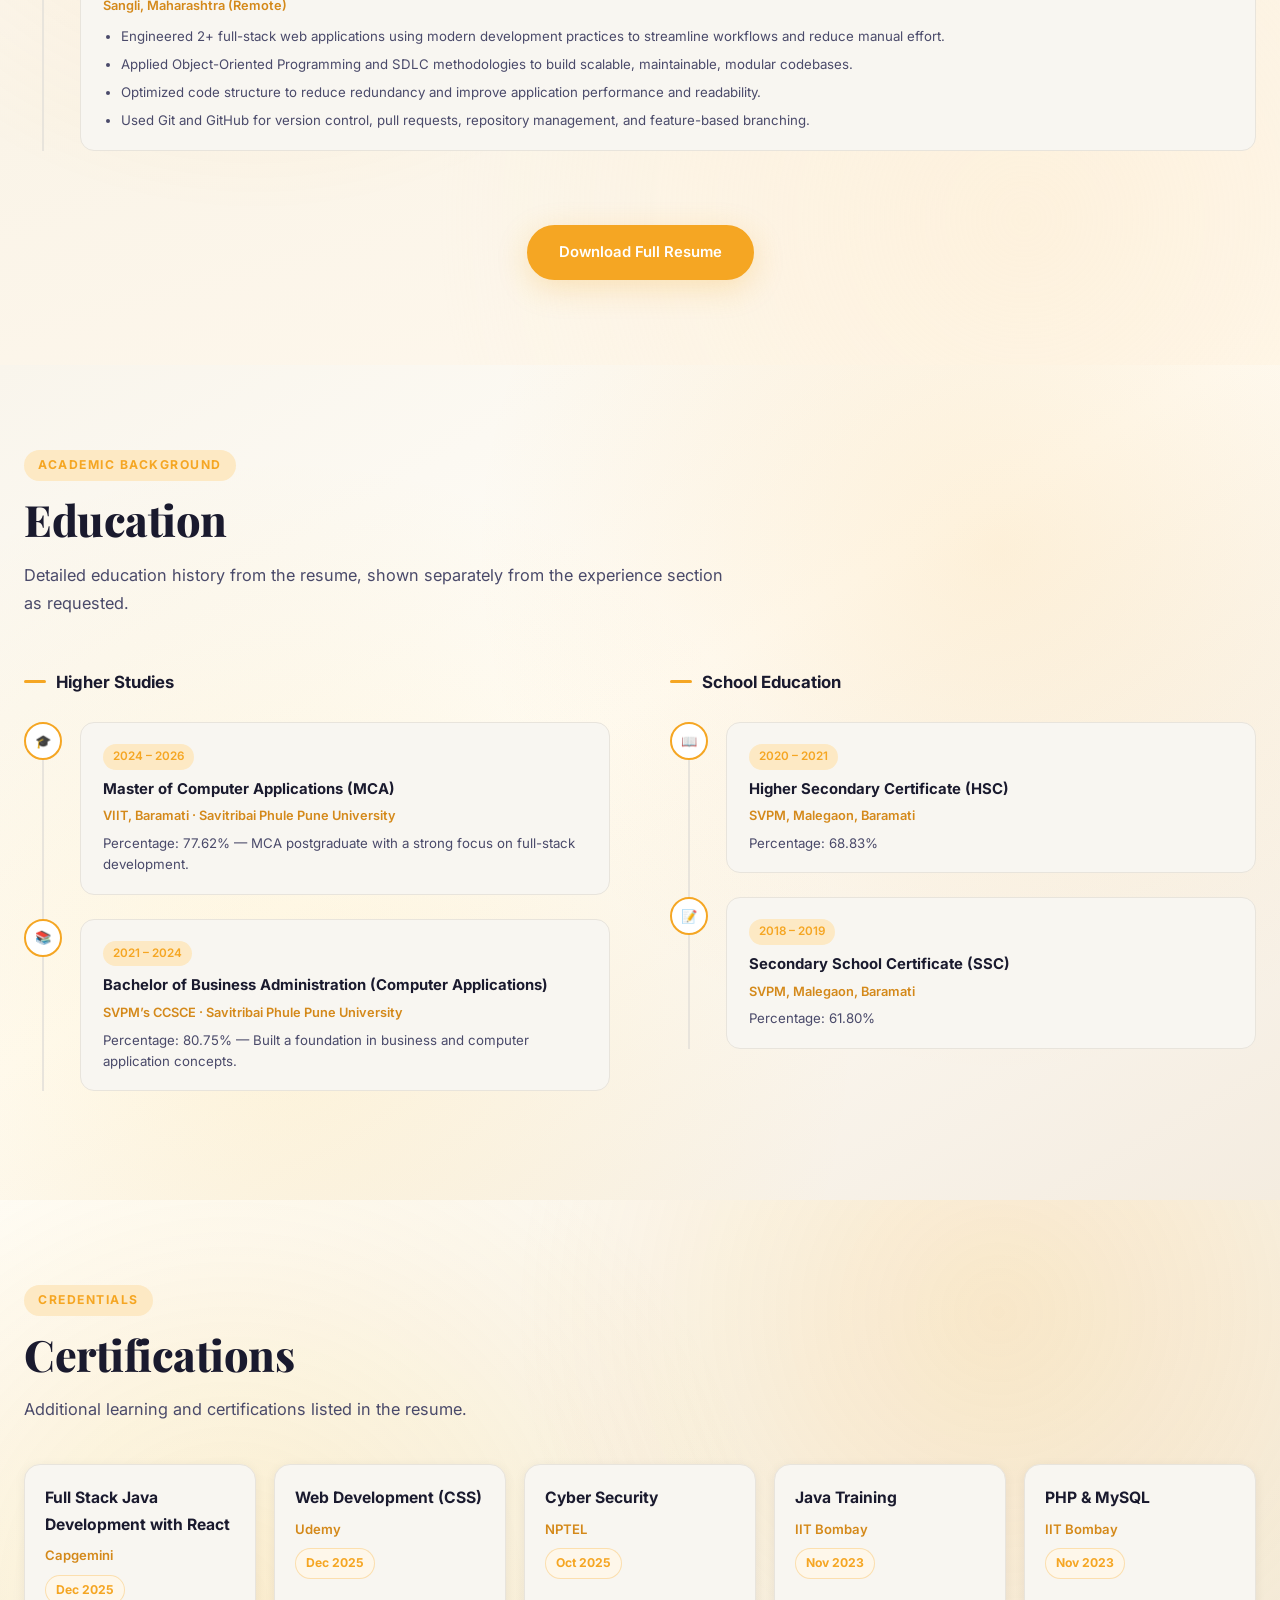
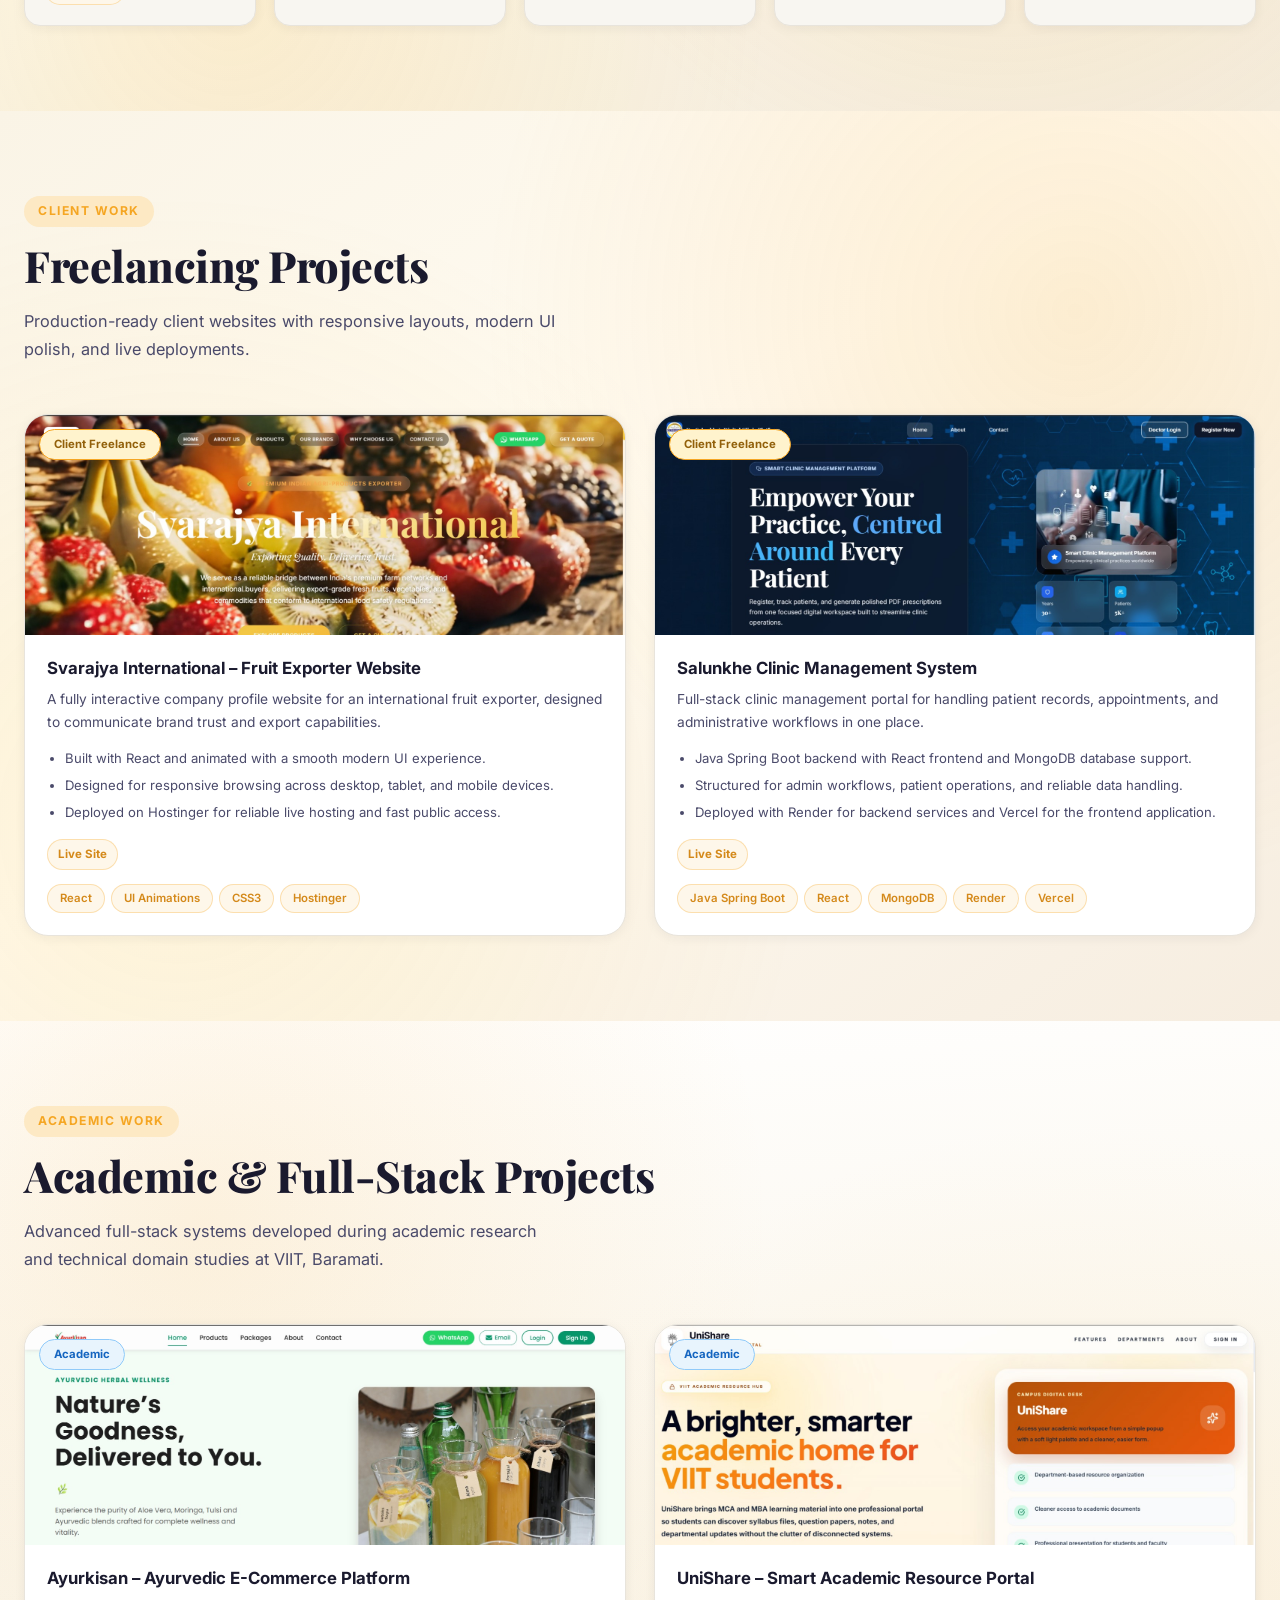
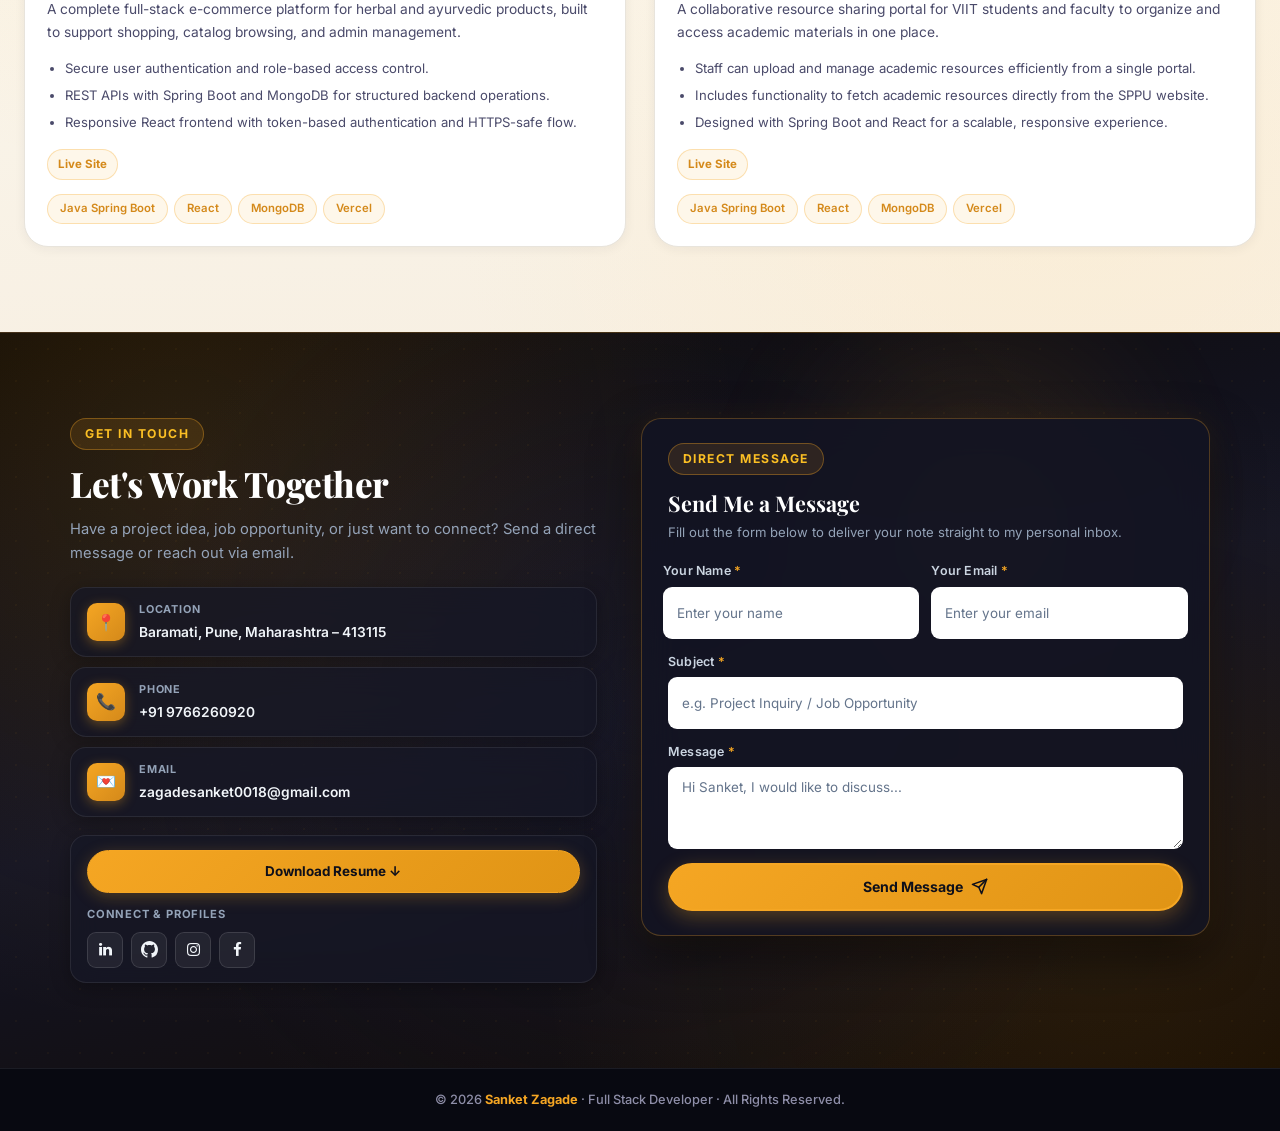
==== commit 7545470a: "feat: replace logo with new image and update references in HTML" ====
--- a/index.html
+++ b/index.html
@@ -7,8 +7,8 @@
 	<meta name="viewport" content="width=device-width, initial-scale=1, shrink-to-fit=no">
 	<meta name="description"
 		content="Sanket Zagade - Full Stack Developer and MCA Postgraduate. Java, Spring Boot, React, MongoDB specialist based in Baramati, Pune.">
-	<link rel="icon" type="image/png" href="images/Logo.png">
-	<link rel="apple-touch-icon" href="images/Logo.png">
+	<link rel="icon" type="image/png" href="images/LogoS.png">
+	<link rel="apple-touch-icon" href="images/LogoS.png">
 	<link rel="preconnect" href="https://fonts.googleapis.com">
 	<link rel="preconnect" href="https://fonts.gstatic.com" crossorigin>
 	<link
